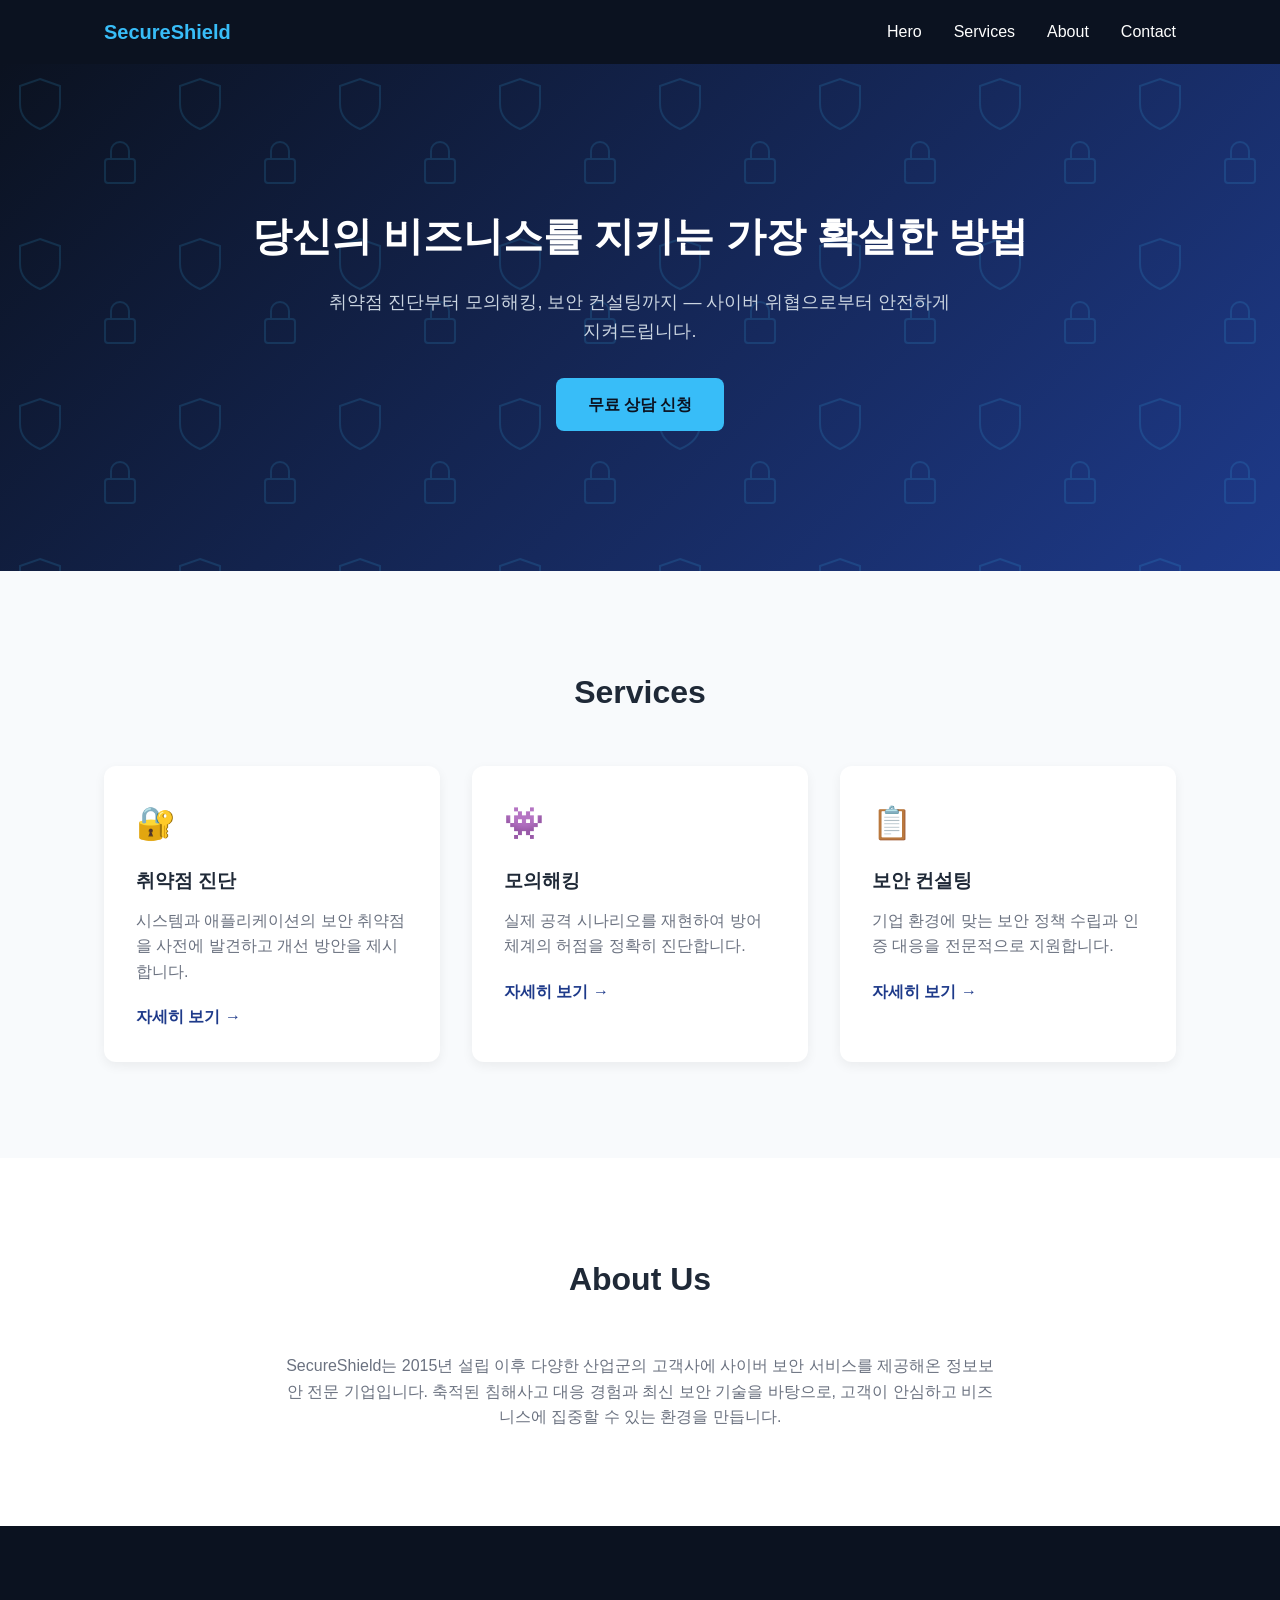
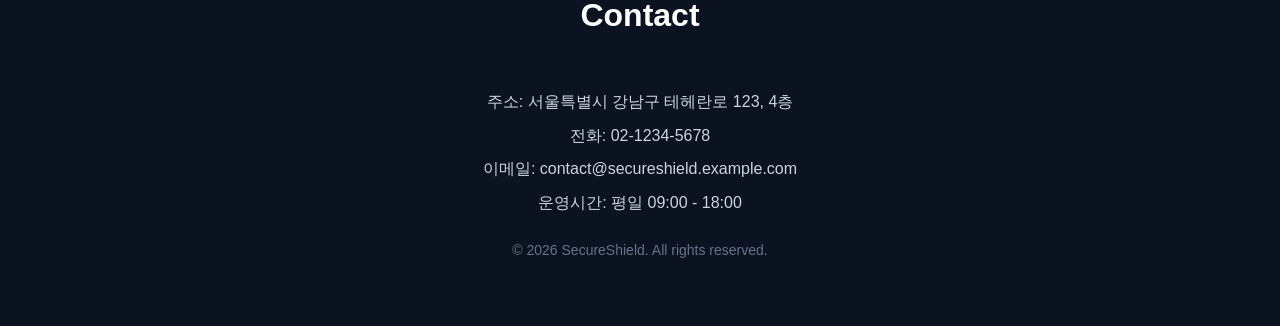
==== index.html @ 55f8b20e "Merge 3994df8de23841385a8081a2cc80eee4026929d1 into f74f6cb51fae288a2ac3f4f372af135b23879fbc" ====
<!DOCTYPE html>
<html lang="ko">
<head>
  <meta charset="UTF-8">
  <meta name="viewport" content="width=device-width, initial-scale=1.0">
  <title>시큐어쉴드 - 사이버 보안 전문 기업</title>
  <link rel="stylesheet" href="style.css">
</head>
<body>
  <header>
    <nav class="navbar">
      <div class="container nav-inner">
        <a href="#hero" class="logo">SecureShield</a>
        <button class="nav-toggle" aria-label="메뉴 열기" aria-expanded="false">
          <span class="nav-toggle-icon">&#9776;</span>
        </button>
        <ul class="nav-menu">
          <li><a href="#hero">Hero</a></li>
          <li><a href="#services">Services</a></li>
          <li><a href="#about">About</a></li>
          <li><a href="#contact">Contact</a></li>
        </ul>
      </div>
    </nav>
  </header>

  <main>
    <section id="hero" class="hero">
      <div class="container">
        <h1>당신의 비즈니스를 지키는 가장 확실한 방법</h1>
        <p>취약점 진단부터 모의해킹, 보안 컨설팅까지 — 사이버 위협으로부터 안전하게 지켜드립니다.</p>
        <a href="#contact" class="btn btn-primary">무료 상담 신청</a>
      </div>
    </section>

    <section id="services" class="services">
      <div class="container">
        <h2>Services</h2>
        <div class="services-grid">
          <article class="service-card">
            <div class="service-icon">&#128272;</div>
            <h3>취약점 진단</h3>
            <p>시스템과 애플리케이션의 보안 취약점을 사전에 발견하고 개선 방안을 제시합니다.</p>
            <a href="#" class="service-link">자세히 보기 &rarr;</a>
          </article>
          <article class="service-card">
            <div class="service-icon">&#128126;</div>
            <h3>모의해킹</h3>
            <p>실제 공격 시나리오를 재현하여 방어 체계의 허점을 정확히 진단합니다.</p>
            <a href="#" class="service-link">자세히 보기 &rarr;</a>
          </article>
          <article class="service-card">
            <div class="service-icon">&#128203;</div>
            <h3>보안 컨설팅</h3>
            <p>기업 환경에 맞는 보안 정책 수립과 인증 대응을 전문적으로 지원합니다.</p>
            <a href="#" class="service-link">자세히 보기 &rarr;</a>
          </article>
        </div>
      </div>
    </section>

    <section id="about" class="about">
      <div class="container">
        <h2>About Us</h2>
        <p>SecureShield는 2015년 설립 이후 다양한 산업군의 고객사에 사이버 보안 서비스를 제공해온 정보보안 전문 기업입니다. 축적된 침해사고 대응 경험과 최신 보안 기술을 바탕으로, 고객이 안심하고 비즈니스에 집중할 수 있는 환경을 만듭니다.</p>
      </div>
    </section>
  </main>

  <footer id="contact" class="contact">
    <div class="container">
      <h2>Contact</h2>
      <ul class="contact-list">
        <li>주소: 서울특별시 강남구 테헤란로 123, 4층</li>
        <li>전화: 02-1234-5678</li>
        <li>이메일: contact@secureshield.example.com</li>
        <li>운영시간: 평일 09:00 - 18:00</li>
      </ul>
      <p class="copyright">&copy; 2026 SecureShield. All rights reserved.</p>
    </div>
  </footer>

  <script src="script.js"></script>
</body>
</html>
---- style.css ----
:root {
  --color-dark: #0b1220;
  --color-primary: #1e3a8a;
  --color-accent: #38bdf8;
  --color-text: #1f2937;
  --color-muted: #6b7280;
  --color-bg-light: #f8fafc;
  --color-white: #ffffff;
  --max-width: 1120px;
}

* {
  box-sizing: border-box;
  margin: 0;
  padding: 0;
}

html {
  scroll-behavior: smooth;
}

body {
  font-family: "Segoe UI", "Malgun Gothic", sans-serif;
  color: var(--color-text);
  line-height: 1.6;
}

section,
footer {
  scroll-margin-top: 64px;
}

a {
  text-decoration: none;
  color: inherit;
}

ul {
  list-style: none;
}

.container {
  max-width: var(--max-width);
  margin: 0 auto;
  padding: 0 24px;
}

/* Navbar */
.navbar {
  position: sticky;
  top: 0;
  z-index: 100;
  background: var(--color-dark);
  color: var(--color-white);
}

.nav-inner {
  display: flex;
  align-items: center;
  justify-content: space-between;
  height: 64px;
}

.logo {
  font-size: 1.25rem;
  font-weight: 700;
  color: var(--color-accent);
}

.nav-menu {
  display: flex;
  gap: 32px;
}

.nav-menu a {
  font-weight: 500;
  transition: color 0.2s ease;
}

.nav-menu a:hover {
  color: var(--color-accent);
}

.nav-toggle {
  display: none;
  background: none;
  border: none;
  color: var(--color-white);
  font-size: 1.5rem;
  cursor: pointer;
}

/* Hero */
.hero {
  position: relative;
  background: linear-gradient(135deg, var(--color-dark), var(--color-primary));
  color: var(--color-white);
  padding: 140px 0;
  text-align: center;
  overflow: hidden;
}

/* tiled shield/lock icon pattern, low opacity so the gradient still reads through */
.hero::before {
  content: "";
  position: absolute;
  inset: 0;
  background-image: url("data:image/svg+xml,%3Csvg xmlns='http://www.w3.org/2000/svg' width='160' height='160' viewBox='0 0 160 160'%3E%3Cg fill='none' stroke='%2338bdf8' stroke-width='2'%3E%3Cpath d='M40 15 L60 22 L60 40 C60 52 52 60 40 65 C28 60 20 52 20 40 L20 22 Z'/%3E%3Crect x='105' y='95' width='30' height='24' rx='3'/%3E%3Cpath d='M111 95 v-8 a9 9 0 0 1 18 0 v8'/%3E%3C/g%3E%3C/svg%3E");
  background-repeat: repeat;
  opacity: 0.15;
  pointer-events: none;
}

.hero .container {
  position: relative;
  z-index: 1;
}

.hero h1 {
  font-size: 2.5rem;
  margin-bottom: 20px;
}

.hero p {
  font-size: 1.125rem;
  color: #cbd5e1;
  max-width: 640px;
  margin: 0 auto 32px;
}

.btn {
  display: inline-block;
  padding: 14px 32px;
  border-radius: 8px;
  font-weight: 600;
  transition: transform 0.2s ease, background 0.2s ease;
}

.btn-primary {
  background: var(--color-accent);
  color: var(--color-dark);
}

.btn-primary:hover {
  background: #0ea5e9;
  transform: translateY(-2px);
}

/* Services */
.services {
  padding: 96px 0;
  background: var(--color-bg-light);
  text-align: center;
}

.services h2,
.about h2,
.contact h2 {
  font-size: 2rem;
  margin-bottom: 48px;
}

.services-grid {
  display: grid;
  grid-template-columns: repeat(3, 1fr);
  gap: 32px;
  text-align: left;
}

.service-card {
  background: var(--color-white);
  border-radius: 12px;
  padding: 32px;
  box-shadow: 0 4px 12px rgba(0, 0, 0, 0.06);
  transition: transform 0.25s ease, box-shadow 0.25s ease;
}

.service-card:hover {
  transform: translateY(-8px);
  box-shadow: 0 12px 24px rgba(0, 0, 0, 0.12);
}

.service-icon {
  font-size: 2rem;
  margin-bottom: 16px;
}

.service-card h3 {
  margin-bottom: 12px;
}

.service-card p {
  color: var(--color-muted);
  margin-bottom: 20px;
}

.service-link {
  font-weight: 600;
  color: var(--color-primary);
}

.service-link:hover {
  color: var(--color-accent);
}

/* About */
.about {
  padding: 96px 0;
  text-align: center;
}

.about p {
  max-width: 720px;
  margin: 0 auto;
  color: var(--color-muted);
}

/* Contact / Footer */
.contact {
  background: var(--color-dark);
  color: var(--color-white);
  padding: 64px 0;
  text-align: center;
}

.contact-list {
  margin-bottom: 24px;
}

.contact-list li {
  margin-bottom: 8px;
  color: #cbd5e1;
}

.copyright {
  font-size: 0.875rem;
  color: #64748b;
}

/* Responsive */
@media (max-width: 768px) {
  .nav-toggle {
    display: block;
  }

  .nav-menu {
    position: absolute;
    top: 64px;
    left: 0;
    right: 0;
    flex-direction: column;
    gap: 0;
    background: var(--color-dark);
    max-height: 0;
    overflow: hidden;
    transition: max-height 0.3s ease;
  }

  .nav-menu.active {
    max-height: 300px;
  }

  .nav-menu li {
    border-top: 1px solid rgba(255, 255, 255, 0.1);
  }

  .nav-menu a {
    display: block;
    padding: 16px 24px;
  }

  .services-grid {
    grid-template-columns: 1fr;
  }

  .hero {
    padding: 100px 0;
  }

  .hero h1 {
    font-size: 1.875rem;
  }
}
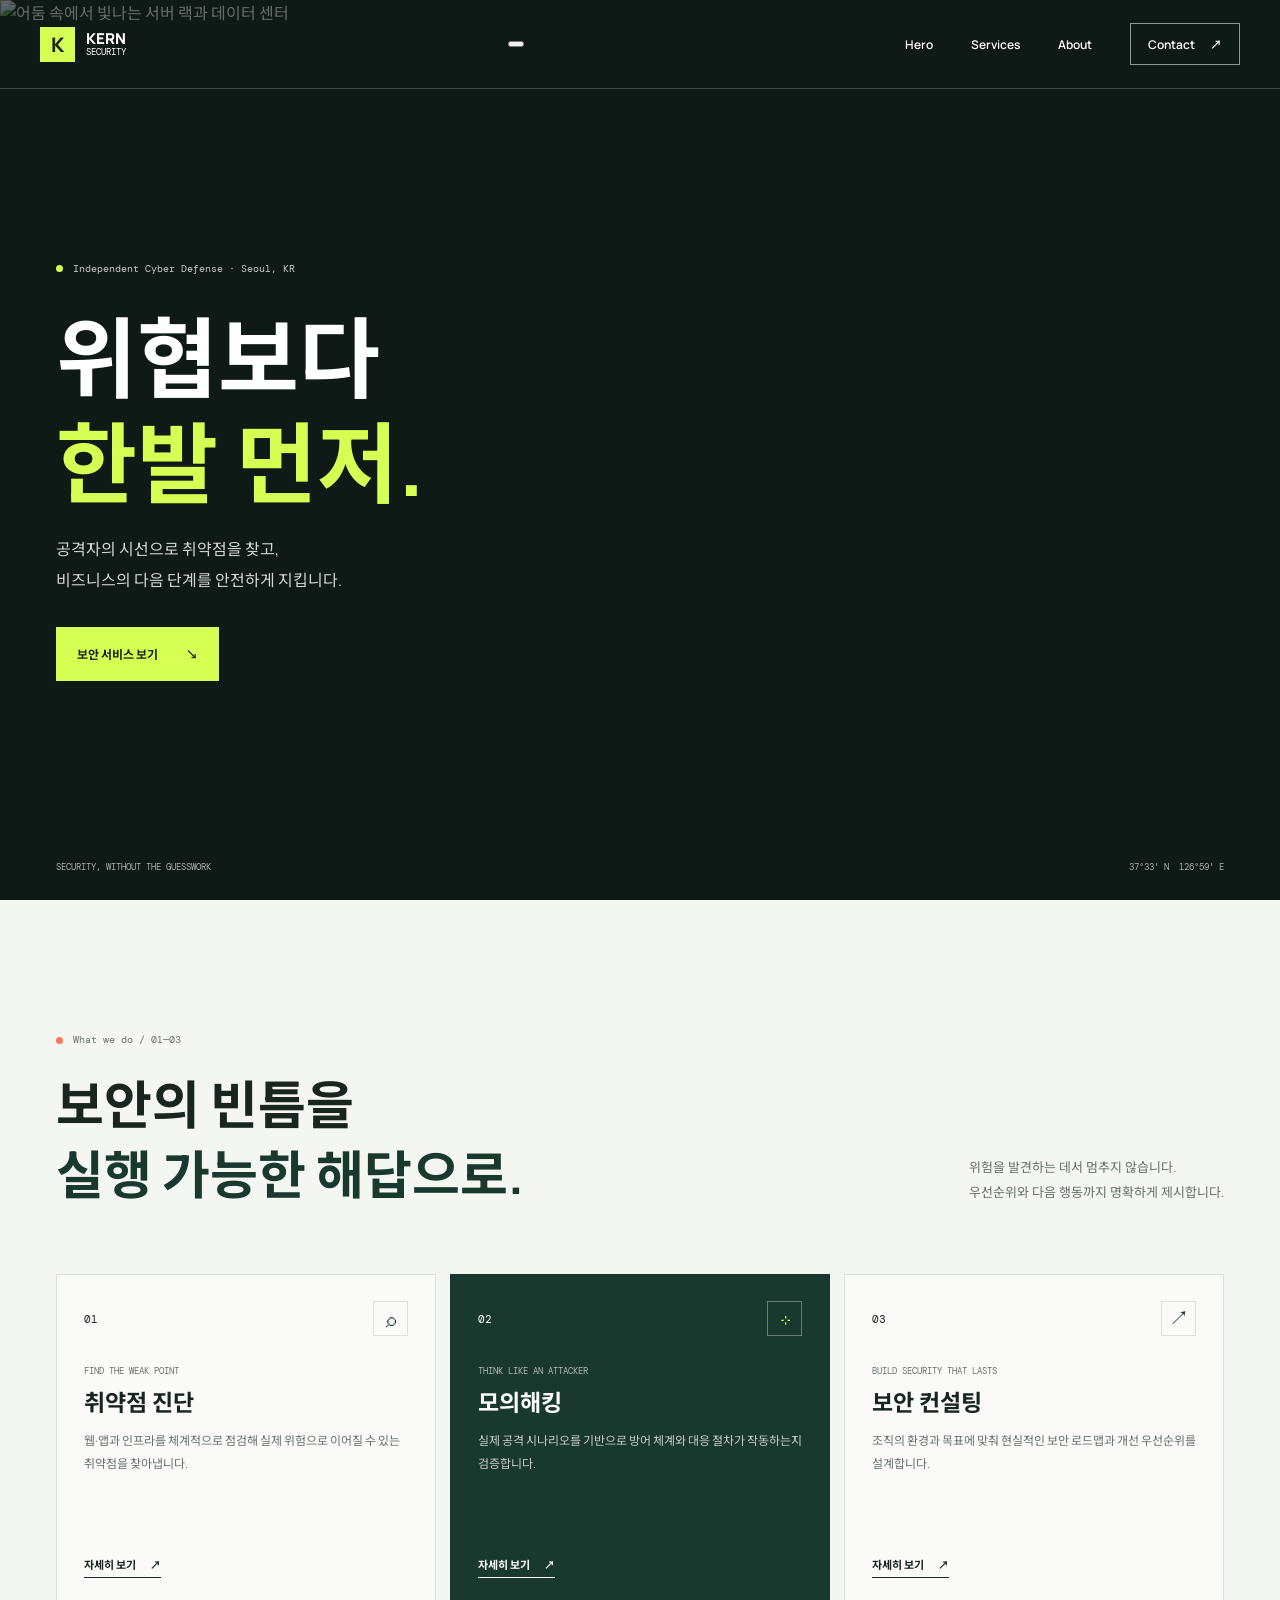
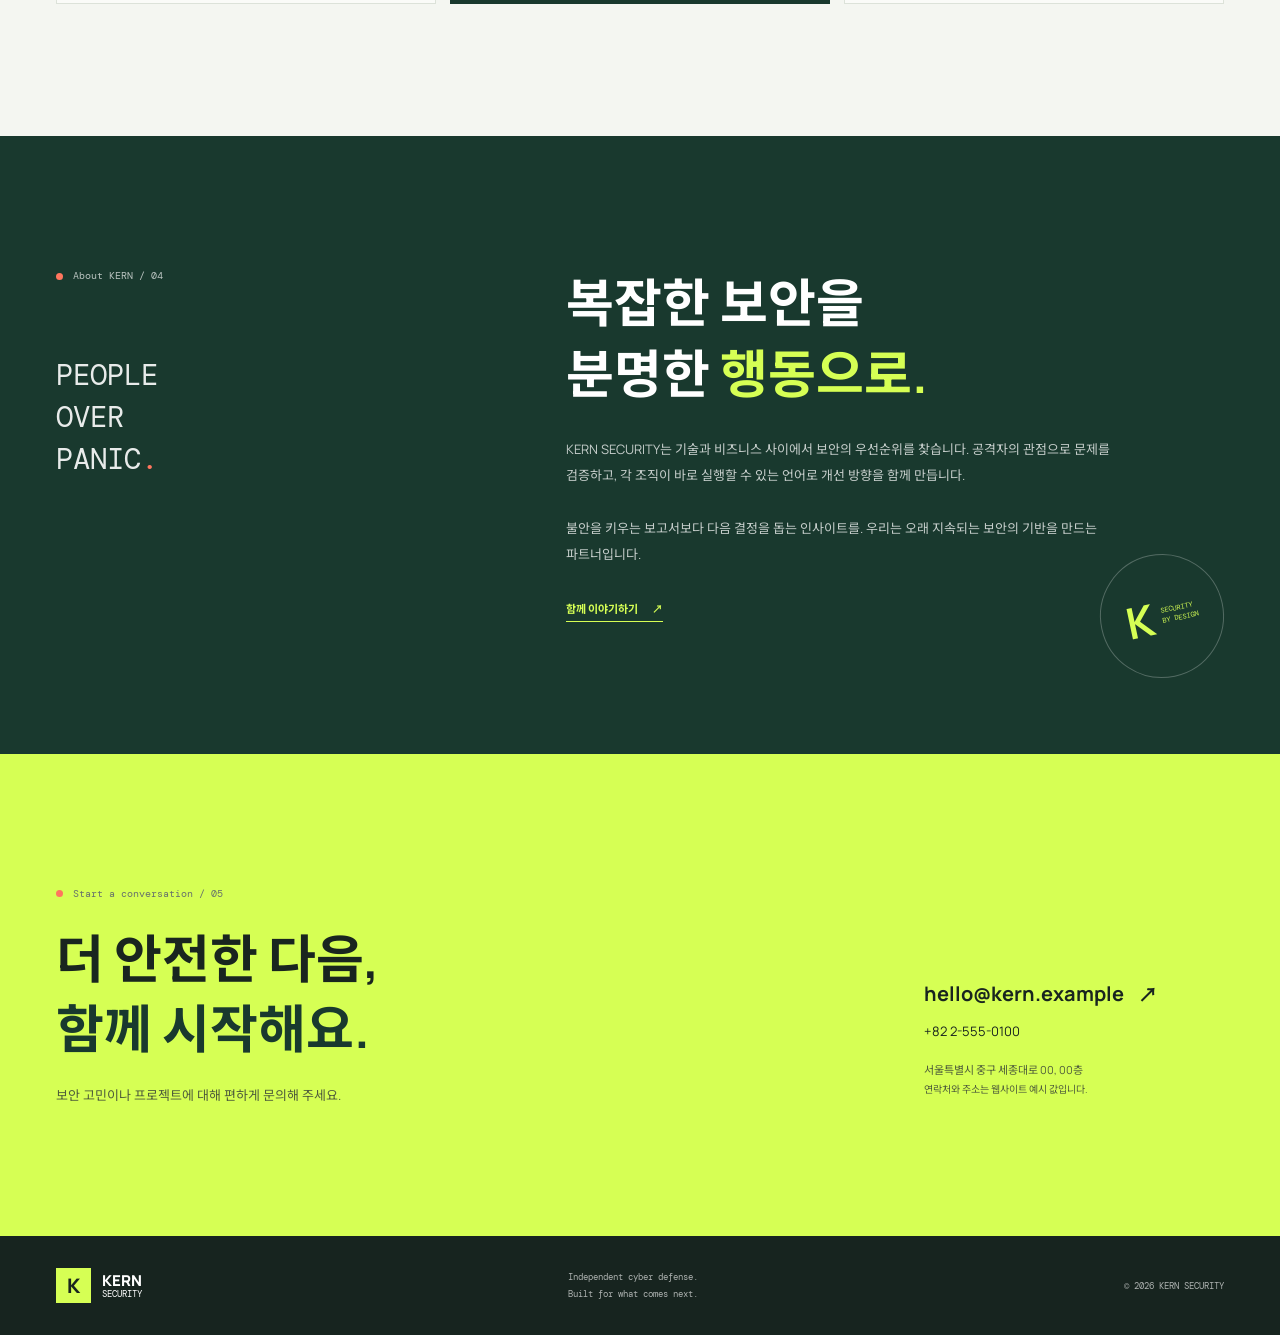
==== commit 07628562: "Merge e1d5cdb3e96c7e3ab8466ec7fa7053f9d06b54e0 into f74f6cb51fae288a2ac3f4f372af135b23879fbc" ====
--- a/index.html
+++ b/index.html
@@ -1,85 +1,148 @@
-<!DOCTYPE html>
+<!doctype html>
 <html lang="ko">
-<head>
-  <meta charset="UTF-8">
-  <meta name="viewport" content="width=device-width, initial-scale=1.0">
-  <title>시큐어쉴드 - 사이버 보안 전문 기업</title>
-  <link rel="stylesheet" href="style.css">
-</head>
-<body>
-  <header>
-    <nav class="navbar">
-      <div class="container nav-inner">
-        <a href="#hero" class="logo">SecureShield</a>
-        <button class="nav-toggle" aria-label="메뉴 열기" aria-expanded="false">
-          <span class="nav-toggle-icon">&#9776;</span>
-        </button>
-        <ul class="nav-menu">
-          <li><a href="#hero">Hero</a></li>
-          <li><a href="#services">Services</a></li>
-          <li><a href="#about">About</a></li>
-          <li><a href="#contact">Contact</a></li>
-        </ul>
+  <head>
+    <meta charset="utf-8">
+    <meta name="viewport" content="width=device-width, initial-scale=1">
+    <meta name="theme-color" content="#f4f6f1">
+    <meta name="description" content="KERN SECURITY는 취약점 진단, 모의해킹, 보안 컨설팅으로 조직의 디지털 자산을 보호합니다.">
+    <title>KERN SECURITY | 한발 앞선 디지털 방어</title>
+    <link rel="preconnect" href="https://fonts.googleapis.com">
+    <link rel="preconnect" href="https://fonts.gstatic.com" crossorigin>
+    <link href="https://fonts.googleapis.com/css2?family=DM+Mono:wght@400;500&family=Manrope:wght@400;500;600;700;800&family=Noto+Sans+KR:wght@400;500;600;700;800&display=swap" rel="stylesheet">
+    <link rel="stylesheet" href="style.css">
+    <script src="script.js" defer></script>
+  </head>
+  <body>
+    <main>
+      <section class="hero" id="hero" aria-labelledby="hero-title">
+        <img
+          class="hero-image"
+          src="https://images.unsplash.com/photo-1558494949-ef010cbdcc31?auto=format&fit=crop&w=2200&q=85"
+          alt="어둠 속에서 빛나는 서버 랙과 데이터 센터"
+          fetchpriority="high"
+        >
+        <div class="hero-shade" aria-hidden="true"></div>
+
+        <header class="site-header">
+          <div class="header-inner">
+            <a class="brand" href="#hero" aria-label="KERN SECURITY 홈">
+              <span class="brand-mark" aria-hidden="true">K</span>
+              <span class="brand-name">KERN<span>SECURITY</span></span>
+            </a>
+
+            <button
+              class="menu-toggle"
+              type="button"
+              aria-controls="primary-navigation"
+              aria-expanded="false"
+              aria-label="메뉴 열기"
+              hidden
+            >
+              <span></span>
+              <span></span>
+            </button>
+
+            <nav class="site-nav" id="primary-navigation" aria-label="주요 메뉴">
+              <a href="#hero">Hero</a>
+              <a href="#services">Services</a>
+              <a href="#about">About</a>
+              <a class="nav-contact" href="#contact">Contact <span aria-hidden="true">↗</span></a>
+            </nav>
+          </div>
+        </header>
+
+        <div class="hero-content page-width">
+          <p class="eyebrow hero-eyebrow"><span></span> Independent Cyber Defense · Seoul, KR</p>
+          <h1 id="hero-title">위협보다<br><em>한발 먼저.</em></h1>
+          <p class="hero-copy">공격자의 시선으로 취약점을 찾고,<br>비즈니스의 다음 단계를 안전하게 지킵니다.</p>
+          <a class="button button-lime" href="#services">보안 서비스 보기 <span aria-hidden="true">↘</span></a>
+        </div>
+
+        <div class="hero-foot page-width" aria-hidden="true">
+          <span>SECURITY, WITHOUT THE GUESSWORK</span>
+          <span>37°33' N&nbsp; 126°59' E</span>
+        </div>
+      </section>
+
+      <section class="services section-pad" id="services" aria-labelledby="services-title">
+        <div class="page-width">
+          <div class="section-heading services-heading">
+            <div>
+              <p class="eyebrow"><span></span> What we do / 01—03</p>
+              <h2 id="services-title">보안의 빈틈을<br><em>실행 가능한 해답으로.</em></h2>
+            </div>
+            <p class="section-intro">위험을 발견하는 데서 멈추지 않습니다.<br>우선순위와 다음 행동까지 명확하게 제시합니다.</p>
+          </div>
+
+          <div class="service-grid">
+            <article class="service-card">
+              <div class="service-card-top"><span>01</span><span class="service-symbol" aria-hidden="true">⌕</span></div>
+              <p class="service-kicker">FIND THE WEAK POINT</p>
+              <h3>취약점 진단</h3>
+              <p class="service-description">웹·앱과 인프라를 체계적으로 점검해 실제 위험으로 이어질 수 있는 취약점을 찾아냅니다.</p>
+              <a class="text-link" href="#contact" aria-label="취약점 진단 자세히 보기 및 문의하기">자세히 보기 <span aria-hidden="true">↗</span></a>
+            </article>
+
+            <article class="service-card service-card-featured">
+              <div class="service-card-top"><span>02</span><span class="service-symbol" aria-hidden="true">⊹</span></div>
+              <p class="service-kicker">THINK LIKE AN ATTACKER</p>
+              <h3>모의해킹</h3>
+              <p class="service-description">실제 공격 시나리오를 기반으로 방어 체계와 대응 절차가 작동하는지 검증합니다.</p>
+              <a class="text-link" href="#contact" aria-label="모의해킹 자세히 보기 및 문의하기">자세히 보기 <span aria-hidden="true">↗</span></a>
+            </article>
+
+            <article class="service-card">
+              <div class="service-card-top"><span>03</span><span class="service-symbol" aria-hidden="true">↗</span></div>
+              <p class="service-kicker">BUILD SECURITY THAT LASTS</p>
+              <h3>보안 컨설팅</h3>
+              <p class="service-description">조직의 환경과 목표에 맞춰 현실적인 보안 로드맵과 개선 우선순위를 설계합니다.</p>
+              <a class="text-link" href="#contact" aria-label="보안 컨설팅 자세히 보기 및 문의하기">자세히 보기 <span aria-hidden="true">↗</span></a>
+            </article>
+          </div>
+        </div>
+      </section>
+
+      <section class="about section-pad" id="about" aria-labelledby="about-title">
+        <div class="page-width about-layout">
+          <div class="about-label">
+            <p class="eyebrow"><span></span> About KERN / 04</p>
+            <p class="about-index">PEOPLE<br>OVER<br>PANIC<span>.</span></p>
+          </div>
+          <div class="about-copy">
+            <h2 id="about-title">복잡한 보안을<br>분명한 <em>행동으로.</em></h2>
+            <p>KERN SECURITY는 기술과 비즈니스 사이에서 보안의 우선순위를 찾습니다. 공격자의 관점으로 문제를 검증하고, 각 조직이 바로 실행할 수 있는 언어로 개선 방향을 함께 만듭니다.</p>
+            <p>불안을 키우는 보고서보다 다음 결정을 돕는 인사이트를. 우리는 오래 지속되는 보안의 기반을 만드는 파트너입니다.</p>
+            <a class="text-link text-link-light" href="#contact">함께 이야기하기 <span aria-hidden="true">↗</span></a>
+          </div>
+          <div class="about-stamp" aria-hidden="true"><span>K</span><small>SECURITY<br>BY DESIGN</small></div>
+        </div>
+      </section>
+
+      <section class="contact section-pad" id="contact" aria-labelledby="contact-title">
+        <div class="page-width contact-layout">
+          <div>
+            <p class="eyebrow"><span></span> Start a conversation / 05</p>
+            <h2 id="contact-title">더 안전한 다음,<br><em>함께 시작해요.</em></h2>
+            <p class="contact-note">보안 고민이나 프로젝트에 대해 편하게 문의해 주세요.</p>
+          </div>
+          <div class="contact-details">
+            <a class="contact-email" href="mailto:hello@kern.example">hello@kern.example <span aria-hidden="true">↗</span></a>
+            <a href="tel:+8225550100">+82 2-555-0100</a>
+            <p>서울특별시 중구 세종대로 00, 00층<br><small>연락처와 주소는 웹사이트 예시 값입니다.</small></p>
+          </div>
+        </div>
+      </section>
+    </main>
+
+    <footer class="site-footer">
+      <div class="page-width footer-inner">
+        <a class="brand footer-brand" href="#hero" aria-label="KERN SECURITY 맨 위로">
+          <span class="brand-mark" aria-hidden="true">K</span>
+          <span class="brand-name">KERN<span>SECURITY</span></span>
+        </a>
+        <p>Independent cyber defense.<br>Built for what comes next.</p>
+        <span class="copyright">© 2026 KERN SECURITY</span>
       </div>
-    </nav>
-  </header>
-
-  <main>
-    <section id="hero" class="hero">
-      <div class="container">
-        <h1>당신의 비즈니스를 지키는 가장 확실한 방법</h1>
-        <p>취약점 진단부터 모의해킹, 보안 컨설팅까지 — 사이버 위협으로부터 안전하게 지켜드립니다.</p>
-        <a href="#contact" class="btn btn-primary">무료 상담 신청</a>
-      </div>
-    </section>
-
-    <section id="services" class="services">
-      <div class="container">
-        <h2>Services</h2>
-        <div class="services-grid">
-          <article class="service-card">
-            <div class="service-icon">&#128272;</div>
-            <h3>취약점 진단</h3>
-            <p>시스템과 애플리케이션의 보안 취약점을 사전에 발견하고 개선 방안을 제시합니다.</p>
-            <a href="#" class="service-link">자세히 보기 &rarr;</a>
-          </article>
-          <article class="service-card">
-            <div class="service-icon">&#128126;</div>
-            <h3>모의해킹</h3>
-            <p>실제 공격 시나리오를 재현하여 방어 체계의 허점을 정확히 진단합니다.</p>
-            <a href="#" class="service-link">자세히 보기 &rarr;</a>
-          </article>
-          <article class="service-card">
-            <div class="service-icon">&#128203;</div>
-            <h3>보안 컨설팅</h3>
-            <p>기업 환경에 맞는 보안 정책 수립과 인증 대응을 전문적으로 지원합니다.</p>
-            <a href="#" class="service-link">자세히 보기 &rarr;</a>
-          </article>
-        </div>
-      </div>
-    </section>
-
-    <section id="about" class="about">
-      <div class="container">
-        <h2>About Us</h2>
-        <p>SecureShield는 2015년 설립 이후 다양한 산업군의 고객사에 사이버 보안 서비스를 제공해온 정보보안 전문 기업입니다. 축적된 침해사고 대응 경험과 최신 보안 기술을 바탕으로, 고객이 안심하고 비즈니스에 집중할 수 있는 환경을 만듭니다.</p>
-      </div>
-    </section>
-  </main>
-
-  <footer id="contact" class="contact">
-    <div class="container">
-      <h2>Contact</h2>
-      <ul class="contact-list">
-        <li>주소: 서울특별시 강남구 테헤란로 123, 4층</li>
-        <li>전화: 02-1234-5678</li>
-        <li>이메일: contact@secureshield.example.com</li>
-        <li>운영시간: 평일 09:00 - 18:00</li>
-      </ul>
-      <p class="copyright">&copy; 2026 SecureShield. All rights reserved.</p>
-    </div>
-  </footer>
-
-  <script src="script.js"></script>
-</body>
-</html>
+    </footer>
+  </body>
+</html>
--- a/style.css
+++ b/style.css
@@ -1,283 +1,843 @@
 :root {
-  --color-dark: #0b1220;
-  --color-primary: #1e3a8a;
-  --color-accent: #38bdf8;
-  --color-text: #1f2937;
-  --color-muted: #6b7280;
-  --color-bg-light: #f8fafc;
-  --color-white: #ffffff;
-  --max-width: 1120px;
+  color-scheme: light;
+  --ink: #19251f;
+  --muted: #66716b;
+  --paper: #f4f6f1;
+  --white: #fff;
+  --green: #19392e;
+  --lime: #d6ff54;
+  --coral: #ff765e;
+  --line: #dce2d9;
+  --font-body: "Manrope", "Noto Sans KR", sans-serif;
+  --font-mono: "DM Mono", monospace;
 }
 
 * {
   box-sizing: border-box;
-  margin: 0;
-  padding: 0;
 }
 
 html {
   scroll-behavior: smooth;
+  scroll-padding-top: 24px;
 }
 
 body {
-  font-family: "Segoe UI", "Malgun Gothic", sans-serif;
-  color: var(--color-text);
-  line-height: 1.6;
-}
-
-section,
-footer {
-  scroll-margin-top: 64px;
+  margin: 0;
+  background: var(--paper);
+  color: var(--ink);
+  font-family: var(--font-body);
+  -webkit-font-smoothing: antialiased;
 }
 
 a {
+  color: inherit;
   text-decoration: none;
-  color: inherit;
-}
-
-ul {
-  list-style: none;
-}
-
-.container {
-  max-width: var(--max-width);
-  margin: 0 auto;
-  padding: 0 24px;
-}
-
-/* Navbar */
-.navbar {
-  position: sticky;
-  top: 0;
-  z-index: 100;
-  background: var(--color-dark);
-  color: var(--color-white);
-}
-
-.nav-inner {
-  display: flex;
-  align-items: center;
-  justify-content: space-between;
-  height: 64px;
-}
-
-.logo {
-  font-size: 1.25rem;
-  font-weight: 700;
-  color: var(--color-accent);
-}
-
-.nav-menu {
-  display: flex;
-  gap: 32px;
-}
-
-.nav-menu a {
-  font-weight: 500;
-  transition: color 0.2s ease;
-}
-
-.nav-menu a:hover {
-  color: var(--color-accent);
-}
-
-.nav-toggle {
-  display: none;
-  background: none;
-  border: none;
-  color: var(--color-white);
-  font-size: 1.5rem;
-  cursor: pointer;
-}
-
-/* Hero */
+}
+
+a:focus-visible,
+button:focus-visible {
+  outline: 3px solid var(--coral);
+  outline-offset: 5px;
+}
+
+.page-width {
+  width: min(1240px, calc(100% - 112px));
+  margin-inline: auto;
+}
+
+.section-pad {
+  padding-block: 132px;
+}
+
 .hero {
   position: relative;
-  background: linear-gradient(135deg, var(--color-dark), var(--color-primary));
-  color: var(--color-white);
-  padding: 140px 0;
-  text-align: center;
+  display: flex;
+  min-height: 760px;
+  height: min(920px, 100svh);
+  flex-direction: column;
+  justify-content: center;
   overflow: hidden;
-}
-
-/* tiled shield/lock icon pattern, low opacity so the gradient still reads through */
-.hero::before {
-  content: "";
+  background: #17241f;
+  color: var(--white);
+}
+
+.hero-image,
+.hero-shade {
   position: absolute;
   inset: 0;
-  background-image: url("data:image/svg+xml,%3Csvg xmlns='http://www.w3.org/2000/svg' width='160' height='160' viewBox='0 0 160 160'%3E%3Cg fill='none' stroke='%2338bdf8' stroke-width='2'%3E%3Cpath d='M40 15 L60 22 L60 40 C60 52 52 60 40 65 C28 60 20 52 20 40 L20 22 Z'/%3E%3Crect x='105' y='95' width='30' height='24' rx='3'/%3E%3Cpath d='M111 95 v-8 a9 9 0 0 1 18 0 v8'/%3E%3C/g%3E%3C/svg%3E");
-  background-repeat: repeat;
-  opacity: 0.15;
-  pointer-events: none;
-}
-
-.hero .container {
+  width: 100%;
+  height: 100%;
+}
+
+.hero-image {
+  object-fit: cover;
+  object-position: center 55%;
+  animation: image-arrive 1.1s ease-out both;
+}
+
+.hero-shade {
+  background: rgba(10, 19, 15, 0.62);
+}
+
+.site-header {
+  position: absolute;
+  z-index: 2;
+  top: 0;
+  left: 0;
+  width: 100%;
+  border-bottom: 1px solid rgba(255, 255, 255, 0.2);
+}
+
+.header-inner {
+  display: flex;
+  width: min(1360px, calc(100% - 80px));
+  height: 88px;
+  align-items: center;
+  justify-content: space-between;
+  margin-inline: auto;
+}
+
+.brand {
+  display: inline-flex;
+  align-items: center;
+  gap: 11px;
+}
+
+.brand-mark {
+  display: grid;
+  width: 35px;
+  aspect-ratio: 1;
+  place-items: center;
+  background: var(--lime);
+  color: var(--ink);
+  font-size: 20px;
+  font-weight: 800;
+}
+
+.brand-name {
+  display: flex;
+  flex-direction: column;
+  gap: 2px;
+  font-size: 15px;
+  font-weight: 800;
+  letter-spacing: 0;
+  line-height: 1;
+}
+
+.brand-name span {
+  font-family: var(--font-mono);
+  font-size: 9px;
+  font-weight: 400;
+  letter-spacing: 0;
+}
+
+.site-nav {
+  display: flex;
+  align-items: center;
+  gap: 38px;
+  font-size: 12px;
+  font-weight: 600;
+}
+
+.site-nav a {
+  transition: color 160ms ease;
+}
+
+.site-nav a:hover {
+  color: var(--lime);
+}
+
+.site-nav .nav-contact {
+  display: inline-flex;
+  min-height: 42px;
+  align-items: center;
+  gap: 15px;
+  padding-inline: 17px;
+  border: 1px solid rgba(255, 255, 255, 0.55);
+}
+
+.menu-toggle[hidden] {
+  display: none;
+}
+
+.hero-content {
   position: relative;
   z-index: 1;
+  padding-top: 42px;
+  animation: rise-in 700ms 100ms ease-out both;
+}
+
+.eyebrow {
+  display: flex;
+  align-items: center;
+  gap: 10px;
+  margin: 0;
+  color: var(--muted);
+  font-family: var(--font-mono);
+  font-size: 10px;
+  line-height: 1.6;
+}
+
+.eyebrow > span {
+  display: inline-block;
+  width: 7px;
+  height: 7px;
+  flex: 0 0 auto;
+  border-radius: 50%;
+  background: var(--coral);
+}
+
+.hero-eyebrow {
+  color: rgba(255, 255, 255, 0.78);
+}
+
+.hero-eyebrow > span {
+  background: var(--lime);
 }
 
 .hero h1 {
-  font-size: 2.5rem;
-  margin-bottom: 20px;
-}
-
-.hero p {
-  font-size: 1.125rem;
-  color: #cbd5e1;
-  max-width: 640px;
-  margin: 0 auto 32px;
-}
-
-.btn {
-  display: inline-block;
-  padding: 14px 32px;
-  border-radius: 8px;
-  font-weight: 600;
-  transition: transform 0.2s ease, background 0.2s ease;
-}
-
-.btn-primary {
-  background: var(--color-accent);
-  color: var(--color-dark);
-}
-
-.btn-primary:hover {
-  background: #0ea5e9;
-  transform: translateY(-2px);
-}
-
-/* Services */
+  margin: 28px 0 20px;
+  font-size: 88px;
+  font-weight: 700;
+  letter-spacing: 0;
+  line-height: 1.19;
+}
+
+.hero h1 em,
+.section-heading h2 em,
+.about-copy h2 em,
+.contact h2 em {
+  color: var(--lime);
+  font-style: normal;
+}
+
+.hero-copy {
+  margin: 0 0 32px;
+  color: rgba(255, 255, 255, 0.82);
+  font-size: 16px;
+  line-height: 1.9;
+}
+
+.button {
+  display: inline-flex;
+  min-height: 54px;
+  align-items: center;
+  justify-content: center;
+  gap: 28px;
+  padding: 0 21px;
+  font-size: 12px;
+  font-weight: 700;
+  transition: transform 180ms ease, background-color 180ms ease;
+}
+
+.button:hover {
+  transform: translateY(-3px);
+}
+
+.button-lime {
+  background: var(--lime);
+  color: var(--ink);
+}
+
+.button-lime:hover {
+  background: #e2ff83;
+}
+
+.hero-foot {
+  position: absolute;
+  right: 0;
+  bottom: 27px;
+  left: 0;
+  z-index: 1;
+  display: flex;
+  justify-content: space-between;
+  color: rgba(255, 255, 255, 0.65);
+  font-family: var(--font-mono);
+  font-size: 9px;
+}
+
 .services {
-  padding: 96px 0;
-  background: var(--color-bg-light);
-  text-align: center;
-}
-
-.services h2,
-.about h2,
+  background: var(--paper);
+}
+
+.section-heading {
+  display: flex;
+  align-items: flex-end;
+  justify-content: space-between;
+  gap: 48px;
+}
+
+.section-heading h2,
+.about-copy h2,
 .contact h2 {
-  font-size: 2rem;
-  margin-bottom: 48px;
-}
-
-.services-grid {
+  margin: 22px 0 0;
+  font-size: 52px;
+  font-weight: 700;
+  letter-spacing: 0;
+  line-height: 1.35;
+}
+
+.section-heading h2 em {
+  color: var(--green);
+}
+
+.section-intro {
+  margin: 0 0 6px;
+  color: var(--muted);
+  font-size: 13px;
+  line-height: 1.9;
+}
+
+.service-grid {
   display: grid;
-  grid-template-columns: repeat(3, 1fr);
-  gap: 32px;
-  text-align: left;
+  grid-template-columns: repeat(3, minmax(0, 1fr));
+  gap: 14px;
+  margin-top: 64px;
 }
 
 .service-card {
-  background: var(--color-white);
-  border-radius: 12px;
-  padding: 32px;
-  box-shadow: 0 4px 12px rgba(0, 0, 0, 0.06);
-  transition: transform 0.25s ease, box-shadow 0.25s ease;
+  display: flex;
+  min-height: 330px;
+  flex-direction: column;
+  align-items: flex-start;
+  padding: 26px 27px 25px;
+  border: 1px solid var(--line);
+  background: rgba(255, 255, 255, 0.55);
+  transition: border-color 180ms ease, transform 180ms ease, background-color 180ms ease;
 }
 
 .service-card:hover {
-  transform: translateY(-8px);
-  box-shadow: 0 12px 24px rgba(0, 0, 0, 0.12);
-}
-
-.service-icon {
-  font-size: 2rem;
-  margin-bottom: 16px;
+  transform: translateY(-5px);
+  border-color: var(--green);
+  background: var(--white);
+}
+
+.service-card-featured {
+  border-color: var(--green);
+  background: var(--green);
+  color: var(--white);
+}
+
+.service-card-featured:hover {
+  background: #214a3c;
+}
+
+.service-card-top {
+  display: flex;
+  width: 100%;
+  align-items: center;
+  justify-content: space-between;
+  font-family: var(--font-mono);
+  font-size: 11px;
+}
+
+.service-symbol {
+  display: grid;
+  width: 35px;
+  aspect-ratio: 1;
+  place-items: center;
+  border: 1px solid var(--line);
+  color: var(--green);
+  font-size: 20px;
+}
+
+.service-card-featured .service-symbol {
+  border-color: rgba(255, 255, 255, 0.35);
+  color: var(--lime);
+}
+
+.service-kicker {
+  margin: 29px 0 7px;
+  color: var(--muted);
+  font-family: var(--font-mono);
+  font-size: 9px;
+}
+
+.service-card-featured .service-kicker {
+  color: rgba(255, 255, 255, 0.65);
 }
 
 .service-card h3 {
-  margin-bottom: 12px;
-}
-
-.service-card p {
-  color: var(--color-muted);
-  margin-bottom: 20px;
-}
-
-.service-link {
-  font-weight: 600;
-  color: var(--color-primary);
-}
-
-.service-link:hover {
-  color: var(--color-accent);
-}
-
-/* About */
+  margin: 0;
+  font-size: 23px;
+  font-weight: 700;
+}
+
+.service-description {
+  margin: 12px 0 24px;
+  color: var(--muted);
+  font-size: 12px;
+  line-height: 1.85;
+  word-break: keep-all;
+}
+
+.service-card-featured .service-description {
+  color: rgba(255, 255, 255, 0.75);
+}
+
+.text-link {
+  display: inline-flex;
+  align-items: center;
+  gap: 14px;
+  margin-top: auto;
+  padding-bottom: 5px;
+  border-bottom: 1px solid currentColor;
+  font-size: 11px;
+  font-weight: 700;
+  transition: gap 160ms ease, color 160ms ease;
+}
+
+.text-link:hover {
+  gap: 20px;
+  color: #537323;
+}
+
+.service-card-featured .text-link:hover {
+  color: var(--lime);
+}
+
 .about {
-  padding: 96px 0;
-  text-align: center;
-}
-
-.about p {
-  max-width: 720px;
-  margin: 0 auto;
-  color: var(--color-muted);
-}
-
-/* Contact / Footer */
+  position: relative;
+  overflow: hidden;
+  background: var(--green);
+  color: var(--white);
+}
+
+.about-layout {
+  position: relative;
+  display: grid;
+  grid-template-columns: 0.8fr 1.2fr;
+  gap: 72px;
+}
+
+.about-label .eyebrow {
+  color: rgba(255, 255, 255, 0.7);
+}
+
+.about-index {
+  margin: 70px 0 0;
+  color: rgba(255, 255, 255, 0.9);
+  font-family: var(--font-mono);
+  font-size: 29px;
+  line-height: 1.45;
+}
+
+.about-index span {
+  color: var(--coral);
+}
+
+.about-copy {
+  max-width: 620px;
+}
+
+.about-copy h2 {
+  margin-top: 0;
+}
+
+.about-copy h2 em {
+  color: var(--lime);
+}
+
+.about-copy > p {
+  max-width: 560px;
+  margin: 27px 0 0;
+  color: rgba(255, 255, 255, 0.75);
+  font-size: 13px;
+  line-height: 2;
+  word-break: keep-all;
+}
+
+.text-link-light {
+  margin-top: 33px;
+  color: var(--lime);
+}
+
+.text-link-light:hover {
+  color: var(--white);
+}
+
+.about-stamp {
+  position: absolute;
+  right: 0;
+  bottom: -56px;
+  display: flex;
+  width: 124px;
+  height: 124px;
+  align-items: center;
+  justify-content: center;
+  gap: 8px;
+  border: 1px solid rgba(255, 255, 255, 0.25);
+  border-radius: 50%;
+  color: var(--lime);
+  transform: rotate(-12deg);
+}
+
+.about-stamp > span {
+  font-size: 43px;
+  font-weight: 700;
+}
+
+.about-stamp small {
+  font-family: var(--font-mono);
+  font-size: 7px;
+  line-height: 1.5;
+}
+
 .contact {
-  background: var(--color-dark);
-  color: var(--color-white);
-  padding: 64px 0;
-  text-align: center;
-}
-
-.contact-list {
-  margin-bottom: 24px;
-}
-
-.contact-list li {
-  margin-bottom: 8px;
-  color: #cbd5e1;
+  background: var(--lime);
+}
+
+.contact .eyebrow > span {
+  background: var(--coral);
+}
+
+.contact h2 em {
+  color: var(--green);
+}
+
+.contact-note {
+  margin: 21px 0 0;
+  color: #4f5d3b;
+  font-size: 13px;
+}
+
+.contact-layout {
+  display: flex;
+  align-items: flex-end;
+  justify-content: space-between;
+  gap: 56px;
+}
+
+.contact-details {
+  display: flex;
+  min-width: 300px;
+  flex-direction: column;
+  align-items: flex-start;
+  gap: 14px;
+  padding-bottom: 5px;
+  font-size: 13px;
+}
+
+.contact-details .contact-email {
+  display: inline-flex;
+  align-items: center;
+  gap: 14px;
+  font-size: 20px;
+  font-weight: 700;
+}
+
+.contact-details > p {
+  margin: 6px 0 0;
+  color: #4f5d3b;
+  font-size: 11px;
+  line-height: 1.8;
+}
+
+.contact-details small {
+  font-size: 10px;
+}
+
+.site-footer {
+  padding-block: 32px;
+  background: #17241f;
+  color: var(--white);
+}
+
+.footer-inner {
+  display: flex;
+  align-items: center;
+  justify-content: space-between;
+  gap: 30px;
+}
+
+.footer-inner > p {
+  margin: 0;
+  color: rgba(255, 255, 255, 0.65);
+  font-family: var(--font-mono);
+  font-size: 9px;
+  line-height: 1.8;
 }
 
 .copyright {
-  font-size: 0.875rem;
-  color: #64748b;
-}
-
-/* Responsive */
-@media (max-width: 768px) {
-  .nav-toggle {
-    display: block;
-  }
-
-  .nav-menu {
+  color: rgba(255, 255, 255, 0.65);
+  font-family: var(--font-mono);
+  font-size: 9px;
+}
+
+@keyframes rise-in {
+  from {
+    opacity: 0;
+    transform: translateY(16px);
+  }
+
+  to {
+    opacity: 1;
+    transform: translateY(0);
+  }
+}
+
+@keyframes image-arrive {
+  from {
+    opacity: 0.65;
+    transform: scale(1.025);
+  }
+
+  to {
+    opacity: 1;
+    transform: scale(1);
+  }
+}
+
+@media (max-width: 900px) {
+  .page-width {
+    width: min(100% - 64px, 720px);
+  }
+
+  .hero {
+    min-height: 700px;
+  }
+
+  .section-pad {
+    padding-block: 100px;
+  }
+
+  .service-grid {
+    grid-template-columns: 1fr;
+    gap: 10px;
+    margin-top: 44px;
+  }
+
+  .service-card {
+    min-height: 280px;
+  }
+
+  .about-layout {
+    grid-template-columns: 0.65fr 1.35fr;
+    gap: 38px;
+  }
+
+  .about-stamp {
+    right: 0;
+    bottom: -70px;
+    width: 96px;
+    height: 96px;
+  }
+}
+
+@media (max-width: 760px) {
+  html {
+    scroll-padding-top: 16px;
+  }
+
+  .page-width {
+    width: calc(100% - 40px);
+  }
+
+  .hero {
+    min-height: 680px;
+    height: 92svh;
+    max-height: 820px;
+  }
+
+  .hero-image {
+    object-position: 58% center;
+  }
+
+  .header-inner {
+    width: calc(100% - 40px);
+    height: 72px;
+  }
+
+  .menu-toggle {
+    display: flex;
+    width: 44px;
+    height: 44px;
+    flex-direction: column;
+    align-items: center;
+    justify-content: center;
+    gap: 6px;
+    border: 1px solid rgba(255, 255, 255, 0.5);
+    background: transparent;
+    color: var(--white);
+    cursor: pointer;
+  }
+
+  .menu-toggle span {
+    width: 17px;
+    height: 1px;
+    background: currentColor;
+    transition: transform 160ms ease;
+  }
+
+  .menu-open .menu-toggle span:first-child {
+    transform: translateY(3.5px) rotate(45deg);
+  }
+
+  .menu-open .menu-toggle span:last-child {
+    transform: translateY(-3.5px) rotate(-45deg);
+  }
+
+  .site-nav {
     position: absolute;
-    top: 64px;
+    top: 72px;
+    right: 0;
     left: 0;
+    display: flex;
+    flex-direction: column;
+    align-items: stretch;
+    gap: 0;
+    padding: 8px 20px 18px;
+    background: #17241f;
+  }
+
+  .js-ready .site-nav {
+    display: none;
+  }
+
+  .js-ready .menu-open .site-nav {
+    display: flex;
+  }
+
+  .site-nav > a {
+    padding: 15px 0;
+    border-bottom: 1px solid rgba(255, 255, 255, 0.15);
+  }
+
+  .site-nav .nav-contact {
+    min-height: auto;
+    justify-content: space-between;
+    padding: 15px 0;
+    border: 0;
+  }
+
+  .hero-content {
+    padding-top: 42px;
+  }
+
+  .hero h1 {
+    margin-top: 23px;
+    font-size: 58px;
+    line-height: 1.25;
+  }
+
+  .hero-copy {
+    font-size: 14px;
+  }
+
+  .hero-foot {
+    bottom: 20px;
+    font-size: 7px;
+  }
+
+  .section-pad {
+    padding-block: 82px;
+  }
+
+  .section-heading {
+    align-items: flex-start;
+    flex-direction: column;
+    gap: 20px;
+  }
+
+  .section-heading h2,
+  .about-copy h2,
+  .contact h2 {
+    font-size: 38px;
+    line-height: 1.4;
+  }
+
+  .section-intro {
+    font-size: 12px;
+  }
+
+  .service-card {
+    min-height: 290px;
+    padding: 23px 21px;
+  }
+
+  .about-layout {
+    grid-template-columns: 1fr;
+    gap: 45px;
+  }
+
+  .about-index {
+    margin-top: 25px;
+    font-size: 20px;
+  }
+
+  .about-copy > p {
+    font-size: 12px;
+  }
+
+  .about-stamp {
+    top: 0;
     right: 0;
+    bottom: auto;
+    width: 83px;
+    height: 83px;
+  }
+
+  .about-stamp > span {
+    font-size: 30px;
+  }
+
+  .about-stamp small {
+    font-size: 6px;
+  }
+
+  .contact-layout {
+    align-items: flex-start;
     flex-direction: column;
-    gap: 0;
-    background: var(--color-dark);
-    max-height: 0;
-    overflow: hidden;
-    transition: max-height 0.3s ease;
-  }
-
-  .nav-menu.active {
-    max-height: 300px;
-  }
-
-  .nav-menu li {
-    border-top: 1px solid rgba(255, 255, 255, 0.1);
-  }
-
-  .nav-menu a {
-    display: block;
-    padding: 16px 24px;
-  }
-
-  .services-grid {
-    grid-template-columns: 1fr;
-  }
-
-  .hero {
-    padding: 100px 0;
-  }
-
+    gap: 44px;
+  }
+
+  .contact-details {
+    min-width: 0;
+  }
+
+  .contact-details .contact-email {
+    font-size: 18px;
+  }
+
+  .footer-inner {
+    align-items: flex-start;
+    flex-wrap: wrap;
+    row-gap: 22px;
+  }
+
+  .footer-inner > p {
+    order: 3;
+    width: 100%;
+  }
+}
+
+@media (max-width: 380px) {
   .hero h1 {
-    font-size: 1.875rem;
-  }
-}
+    font-size: 48px;
+  }
+
+  .hero-eyebrow {
+    font-size: 8px;
+  }
+
+  .hero-foot span:last-child {
+    display: none;
+  }
+
+  .section-heading h2,
+  .about-copy h2,
+  .contact h2 {
+    font-size: 34px;
+  }
+}
+
+@media (prefers-reduced-motion: reduce) {
+  *,
+  *::before,
+  *::after {
+    scroll-behavior: auto !important;
+    animation-duration: 0.01ms !important;
+    animation-iteration-count: 1 !important;
+    transition-duration: 0.01ms !important;
+  }
+}
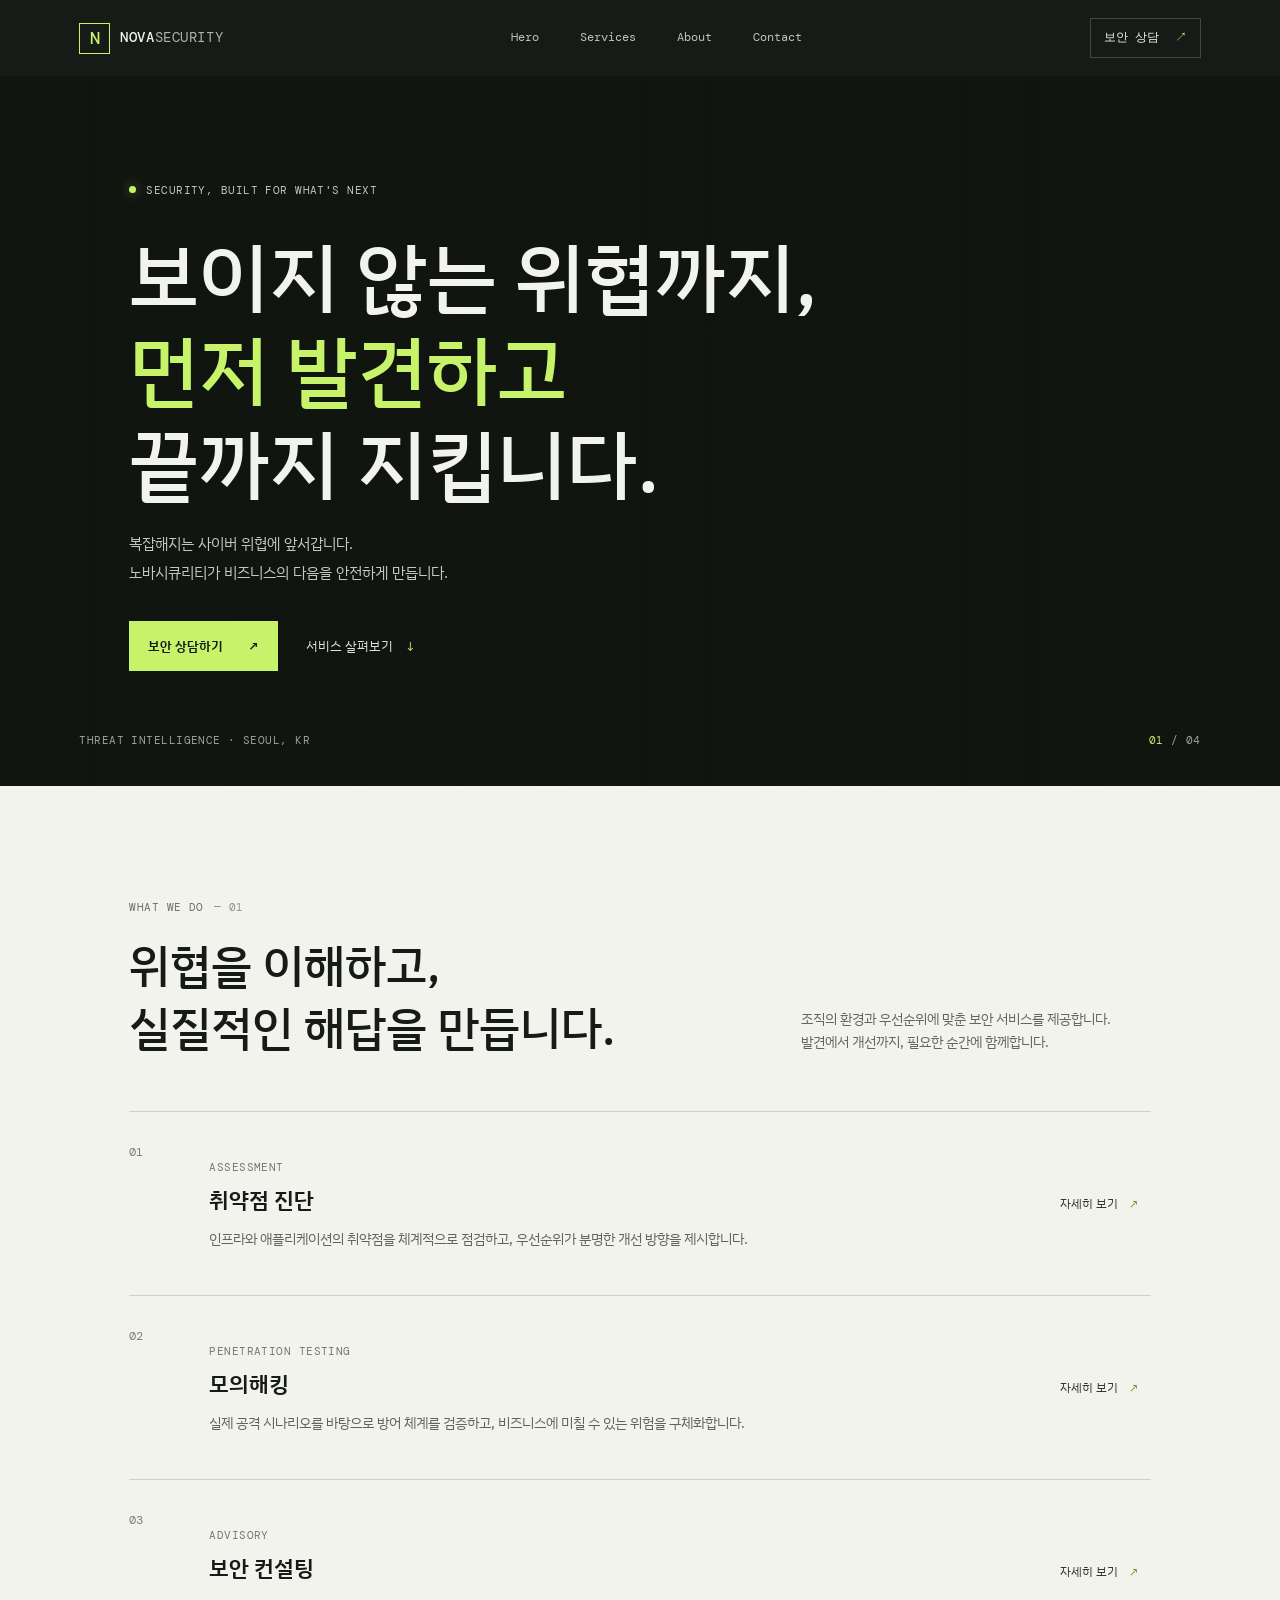
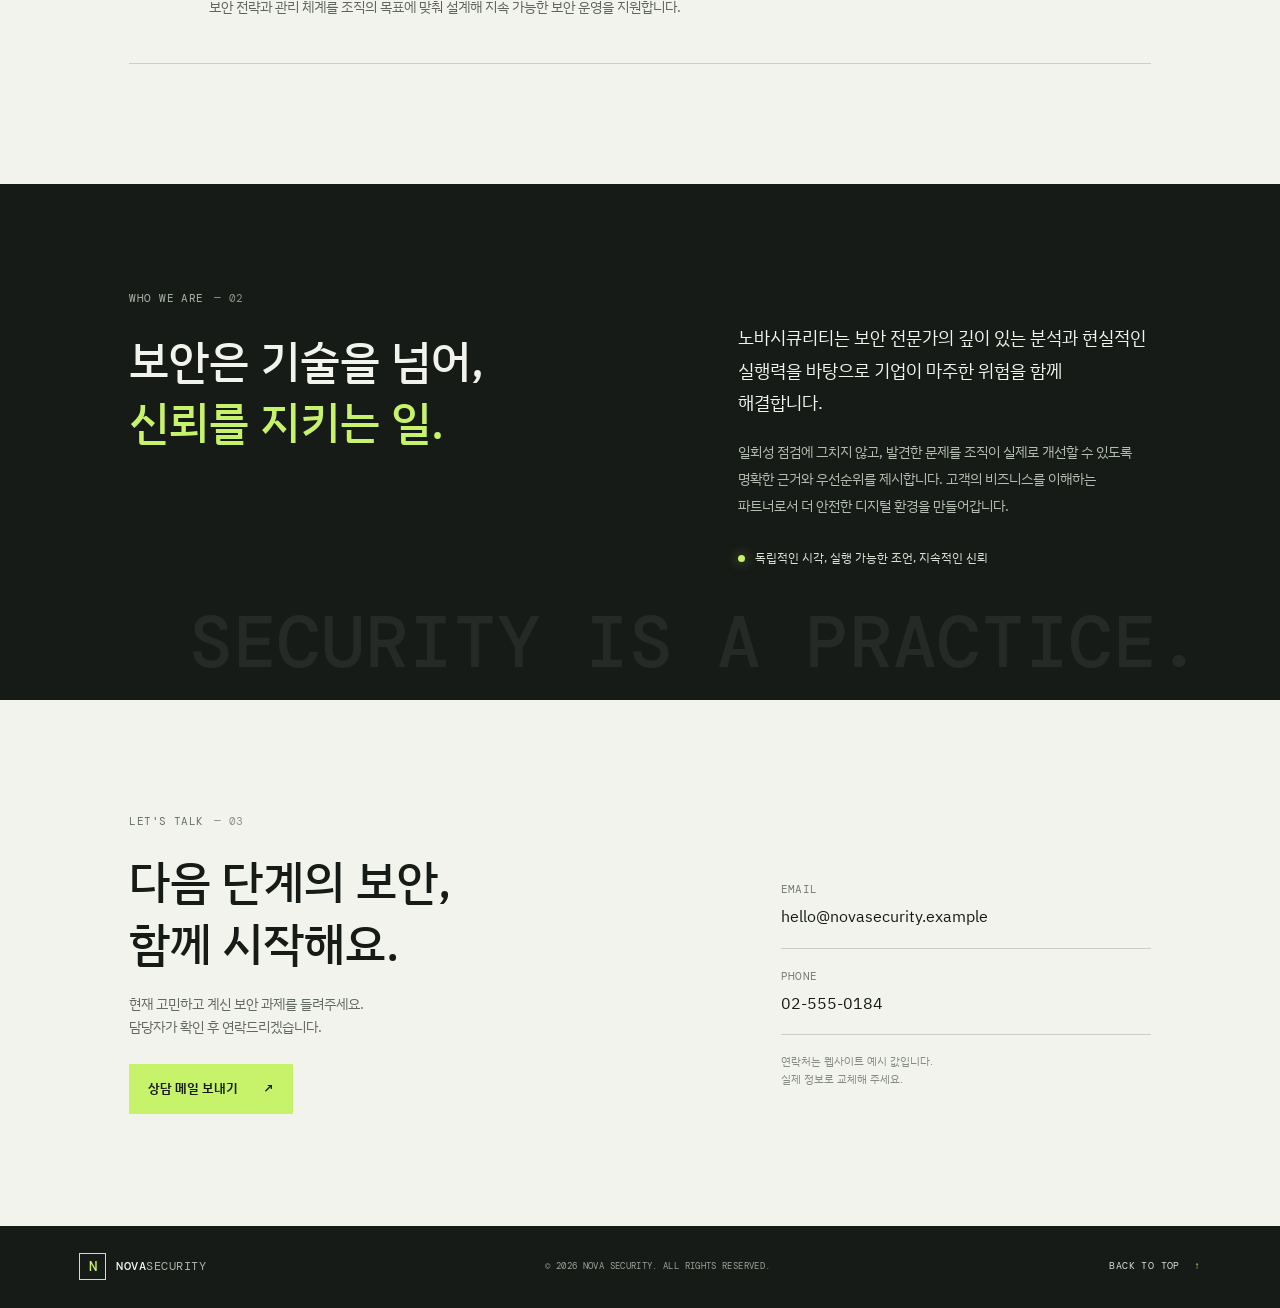
==== commit 6ab35d21: "Merge 49ef296dcdfc360d3641f638595c085f8416167d into f74f6cb51fae288a2ac3f4f372af135b23879fbc" ====
--- a/index.html
+++ b/index.html
@@ -3,146 +3,126 @@
   <head>
     <meta charset="utf-8">
     <meta name="viewport" content="width=device-width, initial-scale=1">
-    <meta name="theme-color" content="#f4f6f1">
-    <meta name="description" content="KERN SECURITY는 취약점 진단, 모의해킹, 보안 컨설팅으로 조직의 디지털 자산을 보호합니다.">
-    <title>KERN SECURITY | 한발 앞선 디지털 방어</title>
+    <meta name="theme-color" content="#111510">
+    <meta name="description" content="실전 중심의 보안 전문 기업 노바시큐리티. 취약점 진단, 모의해킹, 보안 컨설팅으로 비즈니스를 안전하게 지킵니다.">
+    <title>노바시큐리티 | 더 안전한 디지털 환경</title>
     <link rel="preconnect" href="https://fonts.googleapis.com">
     <link rel="preconnect" href="https://fonts.gstatic.com" crossorigin>
-    <link href="https://fonts.googleapis.com/css2?family=DM+Mono:wght@400;500&family=Manrope:wght@400;500;600;700;800&family=Noto+Sans+KR:wght@400;500;600;700;800&display=swap" rel="stylesheet">
+    <link href="https://fonts.googleapis.com/css2?family=DM+Mono:wght@400;500&family=IBM+Plex+Sans+KR:wght@400;500;600;700&display=swap" rel="stylesheet">
     <link rel="stylesheet" href="style.css">
     <script src="script.js" defer></script>
   </head>
   <body>
+    <header class="site-header">
+      <a class="wordmark" href="#hero" aria-label="노바시큐리티 홈">
+        <span class="wordmark-mark" aria-hidden="true">N</span>
+        <span>NOVA<span class="wordmark-light">SECURITY</span></span>
+      </a>
+      <button class="menu-toggle" type="button" aria-label="메뉴 열기" aria-expanded="false" aria-controls="primary-navigation">
+        <span></span>
+        <span></span>
+      </button>
+      <nav class="primary-navigation" id="primary-navigation" aria-label="주요 메뉴">
+        <a href="#hero">Hero</a>
+        <a href="#services">Services</a>
+        <a href="#about">About</a>
+        <a href="#contact">Contact</a>
+      </nav>
+      <a class="header-contact" href="#contact">보안 상담 <span aria-hidden="true">↗</span></a>
+    </header>
+
     <main>
       <section class="hero" id="hero" aria-labelledby="hero-title">
-        <img
-          class="hero-image"
-          src="https://images.unsplash.com/photo-1558494949-ef010cbdcc31?auto=format&fit=crop&w=2200&q=85"
-          alt="어둠 속에서 빛나는 서버 랙과 데이터 센터"
-          fetchpriority="high"
-        >
-        <div class="hero-shade" aria-hidden="true"></div>
+        <div class="hero-image" role="img" aria-label="디지털 네트워크를 지키는 보안 관제 현장"></div>
+        <div class="hero-content">
+          <p class="eyebrow"><span class="status-dot"></span> SECURITY, BUILT FOR WHAT'S NEXT</p>
+          <h1 id="hero-title">보이지 않는 위협까지,<br><span>먼저 발견하고</span><br>끝까지 지킵니다.</h1>
+          <p class="hero-copy">복잡해지는 사이버 위협에 앞서갑니다.<br>노바시큐리티가 비즈니스의 다음을 안전하게 만듭니다.</p>
+          <div class="hero-actions">
+            <a class="button button-primary" href="#contact">보안 상담하기 <span aria-hidden="true">↗</span></a>
+            <a class="text-link" href="#services">서비스 살펴보기 <span aria-hidden="true">↓</span></a>
+          </div>
+        </div>
+        <div class="hero-index" aria-hidden="true"><span>01</span> / 04</div>
+        <p class="hero-caption">THREAT INTELLIGENCE · SEOUL, KR</p>
+      </section>
 
-        <header class="site-header">
-          <div class="header-inner">
-            <a class="brand" href="#hero" aria-label="KERN SECURITY 홈">
-              <span class="brand-mark" aria-hidden="true">K</span>
-              <span class="brand-name">KERN<span>SECURITY</span></span>
-            </a>
-
-            <button
-              class="menu-toggle"
-              type="button"
-              aria-controls="primary-navigation"
-              aria-expanded="false"
-              aria-label="메뉴 열기"
-              hidden
-            >
-              <span></span>
-              <span></span>
-            </button>
-
-            <nav class="site-nav" id="primary-navigation" aria-label="주요 메뉴">
-              <a href="#hero">Hero</a>
-              <a href="#services">Services</a>
-              <a href="#about">About</a>
-              <a class="nav-contact" href="#contact">Contact <span aria-hidden="true">↗</span></a>
-            </nav>
+      <section class="services section-wrap" id="services" aria-labelledby="services-title">
+        <div class="section-heading">
+          <div>
+            <p class="eyebrow section-kicker">WHAT WE DO <span>— 01</span></p>
+            <h2 id="services-title">위협을 이해하고,<br>실질적인 해답을 만듭니다.</h2>
           </div>
-        </header>
-
-        <div class="hero-content page-width">
-          <p class="eyebrow hero-eyebrow"><span></span> Independent Cyber Defense · Seoul, KR</p>
-          <h1 id="hero-title">위협보다<br><em>한발 먼저.</em></h1>
-          <p class="hero-copy">공격자의 시선으로 취약점을 찾고,<br>비즈니스의 다음 단계를 안전하게 지킵니다.</p>
-          <a class="button button-lime" href="#services">보안 서비스 보기 <span aria-hidden="true">↘</span></a>
+          <p class="section-intro">조직의 환경과 우선순위에 맞춘 보안 서비스를 제공합니다. 발견에서 개선까지, 필요한 순간에 함께합니다.</p>
         </div>
-
-        <div class="hero-foot page-width" aria-hidden="true">
-          <span>SECURITY, WITHOUT THE GUESSWORK</span>
-          <span>37°33' N&nbsp; 126°59' E</span>
+        <div class="service-list">
+          <article class="service-item">
+            <span class="service-number">01</span>
+            <div class="service-copy">
+              <p class="service-label">ASSESSMENT</p>
+              <h3>취약점 진단</h3>
+              <p>인프라와 애플리케이션의 취약점을 체계적으로 점검하고, 우선순위가 분명한 개선 방향을 제시합니다.</p>
+            </div>
+            <a class="service-link" href="#contact" aria-label="취약점 진단 자세히 보기 및 상담 문의">자세히 보기 <span aria-hidden="true">↗</span></a>
+          </article>
+          <article class="service-item">
+            <span class="service-number">02</span>
+            <div class="service-copy">
+              <p class="service-label">PENETRATION TESTING</p>
+              <h3>모의해킹</h3>
+              <p>실제 공격 시나리오를 바탕으로 방어 체계를 검증하고, 비즈니스에 미칠 수 있는 위험을 구체화합니다.</p>
+            </div>
+            <a class="service-link" href="#contact" aria-label="모의해킹 자세히 보기 및 상담 문의">자세히 보기 <span aria-hidden="true">↗</span></a>
+          </article>
+          <article class="service-item">
+            <span class="service-number">03</span>
+            <div class="service-copy">
+              <p class="service-label">ADVISORY</p>
+              <h3>보안 컨설팅</h3>
+              <p>보안 전략과 관리 체계를 조직의 목표에 맞춰 설계해 지속 가능한 보안 운영을 지원합니다.</p>
+            </div>
+            <a class="service-link" href="#contact" aria-label="보안 컨설팅 자세히 보기 및 상담 문의">자세히 보기 <span aria-hidden="true">↗</span></a>
+          </article>
         </div>
       </section>
 
-      <section class="services section-pad" id="services" aria-labelledby="services-title">
-        <div class="page-width">
-          <div class="section-heading services-heading">
-            <div>
-              <p class="eyebrow"><span></span> What we do / 01—03</p>
-              <h2 id="services-title">보안의 빈틈을<br><em>실행 가능한 해답으로.</em></h2>
-            </div>
-            <p class="section-intro">위험을 발견하는 데서 멈추지 않습니다.<br>우선순위와 다음 행동까지 명확하게 제시합니다.</p>
+      <section class="about" id="about" aria-labelledby="about-title">
+        <div class="about-inner section-wrap">
+          <div class="about-heading">
+            <p class="eyebrow section-kicker">WHO WE ARE <span>— 02</span></p>
+            <h2 id="about-title">보안은 기술을 넘어,<br><span>신뢰를 지키는 일.</span></h2>
           </div>
-
-          <div class="service-grid">
-            <article class="service-card">
-              <div class="service-card-top"><span>01</span><span class="service-symbol" aria-hidden="true">⌕</span></div>
-              <p class="service-kicker">FIND THE WEAK POINT</p>
-              <h3>취약점 진단</h3>
-              <p class="service-description">웹·앱과 인프라를 체계적으로 점검해 실제 위험으로 이어질 수 있는 취약점을 찾아냅니다.</p>
-              <a class="text-link" href="#contact" aria-label="취약점 진단 자세히 보기 및 문의하기">자세히 보기 <span aria-hidden="true">↗</span></a>
-            </article>
-
-            <article class="service-card service-card-featured">
-              <div class="service-card-top"><span>02</span><span class="service-symbol" aria-hidden="true">⊹</span></div>
-              <p class="service-kicker">THINK LIKE AN ATTACKER</p>
-              <h3>모의해킹</h3>
-              <p class="service-description">실제 공격 시나리오를 기반으로 방어 체계와 대응 절차가 작동하는지 검증합니다.</p>
-              <a class="text-link" href="#contact" aria-label="모의해킹 자세히 보기 및 문의하기">자세히 보기 <span aria-hidden="true">↗</span></a>
-            </article>
-
-            <article class="service-card">
-              <div class="service-card-top"><span>03</span><span class="service-symbol" aria-hidden="true">↗</span></div>
-              <p class="service-kicker">BUILD SECURITY THAT LASTS</p>
-              <h3>보안 컨설팅</h3>
-              <p class="service-description">조직의 환경과 목표에 맞춰 현실적인 보안 로드맵과 개선 우선순위를 설계합니다.</p>
-              <a class="text-link" href="#contact" aria-label="보안 컨설팅 자세히 보기 및 문의하기">자세히 보기 <span aria-hidden="true">↗</span></a>
-            </article>
+          <div class="about-copy">
+            <p>노바시큐리티는 보안 전문가의 깊이 있는 분석과 현실적인 실행력을 바탕으로 기업이 마주한 위험을 함께 해결합니다.</p>
+            <p>일회성 점검에 그치지 않고, 발견한 문제를 조직이 실제로 개선할 수 있도록 명확한 근거와 우선순위를 제시합니다. 고객의 비즈니스를 이해하는 파트너로서 더 안전한 디지털 환경을 만들어갑니다.</p>
+            <div class="about-note"><span class="status-dot"></span> 독립적인 시각, 실행 가능한 조언, 지속적인 신뢰</div>
           </div>
         </div>
+        <div class="about-statement" aria-hidden="true"><span>SECURITY IS A PRACTICE.</span></div>
       </section>
 
-      <section class="about section-pad" id="about" aria-labelledby="about-title">
-        <div class="page-width about-layout">
-          <div class="about-label">
-            <p class="eyebrow"><span></span> About KERN / 04</p>
-            <p class="about-index">PEOPLE<br>OVER<br>PANIC<span>.</span></p>
-          </div>
-          <div class="about-copy">
-            <h2 id="about-title">복잡한 보안을<br>분명한 <em>행동으로.</em></h2>
-            <p>KERN SECURITY는 기술과 비즈니스 사이에서 보안의 우선순위를 찾습니다. 공격자의 관점으로 문제를 검증하고, 각 조직이 바로 실행할 수 있는 언어로 개선 방향을 함께 만듭니다.</p>
-            <p>불안을 키우는 보고서보다 다음 결정을 돕는 인사이트를. 우리는 오래 지속되는 보안의 기반을 만드는 파트너입니다.</p>
-            <a class="text-link text-link-light" href="#contact">함께 이야기하기 <span aria-hidden="true">↗</span></a>
-          </div>
-          <div class="about-stamp" aria-hidden="true"><span>K</span><small>SECURITY<br>BY DESIGN</small></div>
+      <section class="contact section-wrap" id="contact" aria-labelledby="contact-title">
+        <div class="contact-main">
+          <p class="eyebrow section-kicker">LET'S TALK <span>— 03</span></p>
+          <h2 id="contact-title">다음 단계의 보안,<br>함께 시작해요.</h2>
+          <p>현재 고민하고 계신 보안 과제를 들려주세요.<br>담당자가 확인 후 연락드리겠습니다.</p>
+          <a class="button button-primary" href="mailto:hello@novasecurity.example">상담 메일 보내기 <span aria-hidden="true">↗</span></a>
         </div>
-      </section>
-
-      <section class="contact section-pad" id="contact" aria-labelledby="contact-title">
-        <div class="page-width contact-layout">
-          <div>
-            <p class="eyebrow"><span></span> Start a conversation / 05</p>
-            <h2 id="contact-title">더 안전한 다음,<br><em>함께 시작해요.</em></h2>
-            <p class="contact-note">보안 고민이나 프로젝트에 대해 편하게 문의해 주세요.</p>
-          </div>
-          <div class="contact-details">
-            <a class="contact-email" href="mailto:hello@kern.example">hello@kern.example <span aria-hidden="true">↗</span></a>
-            <a href="tel:+8225550100">+82 2-555-0100</a>
-            <p>서울특별시 중구 세종대로 00, 00층<br><small>연락처와 주소는 웹사이트 예시 값입니다.</small></p>
-          </div>
-        </div>
+        <address class="contact-details">
+          <div><span>EMAIL</span><a href="mailto:hello@novasecurity.example">hello@novasecurity.example</a></div>
+          <div><span>PHONE</span><a href="tel:+8225550184">02-555-0184</a></div>
+          <p>연락처는 웹사이트 예시 값입니다.<br>실제 정보로 교체해 주세요.</p>
+        </address>
       </section>
     </main>
 
     <footer class="site-footer">
-      <div class="page-width footer-inner">
-        <a class="brand footer-brand" href="#hero" aria-label="KERN SECURITY 맨 위로">
-          <span class="brand-mark" aria-hidden="true">K</span>
-          <span class="brand-name">KERN<span>SECURITY</span></span>
-        </a>
-        <p>Independent cyber defense.<br>Built for what comes next.</p>
-        <span class="copyright">© 2026 KERN SECURITY</span>
-      </div>
+      <a class="wordmark footer-wordmark" href="#hero" aria-label="노바시큐리티 홈">
+        <span class="wordmark-mark" aria-hidden="true">N</span>
+        <span>NOVA<span class="wordmark-light">SECURITY</span></span>
+      </a>
+      <p>© 2026 NOVA SECURITY. ALL RIGHTS RESERVED.</p>
+      <a href="#hero" class="back-to-top">BACK TO TOP <span aria-hidden="true">↑</span></a>
     </footer>
   </body>
 </html>
--- a/style.css
+++ b/style.css
@@ -1,15 +1,15 @@
 :root {
   color-scheme: light;
-  --ink: #19251f;
-  --muted: #66716b;
-  --paper: #f4f6f1;
-  --white: #fff;
-  --green: #19392e;
-  --lime: #d6ff54;
-  --coral: #ff765e;
-  --line: #dce2d9;
-  --font-body: "Manrope", "Noto Sans KR", sans-serif;
-  --font-mono: "DM Mono", monospace;
+  --ink: #171b17;
+  --ink-soft: #252b25;
+  --paper: #f2f3ed;
+  --paper-muted: #dfe2d9;
+  --lime: #c7f36b;
+  --muted: #a3aaa0;
+  --line-dark: rgba(23, 27, 23, 0.17);
+  --line-light: rgba(242, 243, 237, 0.2);
+  --font-sans: "IBM Plex Sans KR", "Malgun Gothic", sans-serif;
+  --font-mono: "DM Mono", Consolas, monospace;
 }
 
 * {
@@ -18,15 +18,17 @@
 
 html {
   scroll-behavior: smooth;
-  scroll-padding-top: 24px;
+  scroll-padding-top: 88px;
 }
 
 body {
   margin: 0;
   background: var(--paper);
   color: var(--ink);
-  font-family: var(--font-body);
-  -webkit-font-smoothing: antialiased;
+  font-family: var(--font-sans);
+  font-size: 16px;
+  line-height: 1.65;
+  word-break: keep-all;
 }
 
 a {
@@ -36,135 +38,121 @@
 
 a:focus-visible,
 button:focus-visible {
-  outline: 3px solid var(--coral);
+  outline: 2px solid #6a9f11;
   outline-offset: 5px;
 }
 
-.page-width {
-  width: min(1240px, calc(100% - 112px));
-  margin-inline: auto;
-}
-
-.section-pad {
-  padding-block: 132px;
+.site-header {
+  position: relative;
+  z-index: 5;
+  display: flex;
+  min-height: 76px;
+  align-items: center;
+  justify-content: space-between;
+  padding: 0 6.2%;
+  background: var(--ink);
+  color: var(--paper);
+}
+
+.wordmark {
+  display: inline-flex;
+  align-items: center;
+  gap: 10px;
+  font-family: var(--font-mono);
+  font-size: 14px;
+  font-weight: 500;
+  letter-spacing: 0.04em;
+}
+
+.wordmark-mark {
+  display: grid;
+  width: 31px;
+  height: 31px;
+  place-items: center;
+  border: 1px solid var(--lime);
+  color: var(--lime);
+  font-size: 17px;
+}
+
+.wordmark-light {
+  color: #aeb4aa;
+  font-weight: 400;
+}
+
+.primary-navigation {
+  display: flex;
+  align-items: center;
+  gap: clamp(22px, 3.2vw, 48px);
+}
+
+.primary-navigation a,
+.header-contact {
+  font-family: var(--font-mono);
+  font-size: 12px;
+}
+
+.primary-navigation a {
+  color: #c0c5bc;
+  transition: color 180ms ease;
+}
+
+.primary-navigation a:hover,
+.primary-navigation a:focus-visible {
+  color: var(--lime);
+}
+
+.header-contact {
+  padding: 9px 13px;
+  border: 1px solid var(--line-light);
+}
+
+.header-contact span {
+  margin-left: 9px;
+  color: var(--lime);
+}
+
+.menu-toggle {
+  display: none;
 }
 
 .hero {
   position: relative;
   display: flex;
-  min-height: 760px;
-  height: min(920px, 100svh);
-  flex-direction: column;
-  justify-content: center;
+  min-height: min(710px, calc(100svh - 76px));
+  align-items: center;
   overflow: hidden;
-  background: #17241f;
-  color: var(--white);
-}
-
-.hero-image,
-.hero-shade {
+  background: #111510;
+  color: var(--paper);
+}
+
+.hero-image {
   position: absolute;
   inset: 0;
-  width: 100%;
-  height: 100%;
-}
-
-.hero-image {
-  object-fit: cover;
-  object-position: center 55%;
-  animation: image-arrive 1.1s ease-out both;
-}
-
-.hero-shade {
-  background: rgba(10, 19, 15, 0.62);
-}
-
-.site-header {
-  position: absolute;
-  z-index: 2;
-  top: 0;
-  left: 0;
-  width: 100%;
-  border-bottom: 1px solid rgba(255, 255, 255, 0.2);
-}
-
-.header-inner {
-  display: flex;
-  width: min(1360px, calc(100% - 80px));
-  height: 88px;
-  align-items: center;
-  justify-content: space-between;
-  margin-inline: auto;
-}
-
-.brand {
-  display: inline-flex;
-  align-items: center;
-  gap: 11px;
-}
-
-.brand-mark {
-  display: grid;
-  width: 35px;
-  aspect-ratio: 1;
-  place-items: center;
-  background: var(--lime);
-  color: var(--ink);
-  font-size: 20px;
-  font-weight: 800;
-}
-
-.brand-name {
-  display: flex;
-  flex-direction: column;
-  gap: 2px;
-  font-size: 15px;
-  font-weight: 800;
-  letter-spacing: 0;
-  line-height: 1;
-}
-
-.brand-name span {
-  font-family: var(--font-mono);
-  font-size: 9px;
-  font-weight: 400;
-  letter-spacing: 0;
-}
-
-.site-nav {
-  display: flex;
-  align-items: center;
-  gap: 38px;
-  font-size: 12px;
-  font-weight: 600;
-}
-
-.site-nav a {
-  transition: color 160ms ease;
-}
-
-.site-nav a:hover {
-  color: var(--lime);
-}
-
-.site-nav .nav-contact {
-  display: inline-flex;
-  min-height: 42px;
-  align-items: center;
-  gap: 15px;
-  padding-inline: 17px;
-  border: 1px solid rgba(255, 255, 255, 0.55);
-}
-
-.menu-toggle[hidden] {
-  display: none;
+  background-image: linear-gradient(90deg, rgba(17, 21, 16, 0.98) 0%, rgba(17, 21, 16, 0.84) 43%, rgba(17, 21, 16, 0.3) 100%), url("https://images.unsplash.com/photo-1550751827-4bd374c3f58b?auto=format&fit=crop&w=2000&q=85");
+  background-position: center, center 47%;
+  background-size: cover;
+  animation: image-reveal 900ms ease-out both;
 }
 
 .hero-content {
   position: relative;
   z-index: 1;
-  padding-top: 42px;
-  animation: rise-in 700ms 100ms ease-out both;
+  width: min(1180px, 100%);
+  margin: 0 auto;
+  padding: 100px 6.2% 110px;
+  animation: content-reveal 700ms 100ms ease-out both;
+}
+
+.eyebrow,
+.service-label,
+.hero-caption,
+.hero-index,
+.contact-details > div > span,
+.site-footer > p,
+.back-to-top {
+  font-family: var(--font-mono);
+  font-size: 11px;
+  letter-spacing: 0.04em;
 }
 
 .eyebrow {
@@ -172,92 +160,106 @@
   align-items: center;
   gap: 10px;
   margin: 0;
-  color: var(--muted);
-  font-family: var(--font-mono);
-  font-size: 10px;
-  line-height: 1.6;
-}
-
-.eyebrow > span {
+  color: #c2c8bd;
+}
+
+.status-dot {
   display: inline-block;
   width: 7px;
   height: 7px;
   flex: 0 0 auto;
   border-radius: 50%;
-  background: var(--coral);
-}
-
-.hero-eyebrow {
-  color: rgba(255, 255, 255, 0.78);
-}
-
-.hero-eyebrow > span {
   background: var(--lime);
+  box-shadow: 0 0 12px rgba(199, 243, 107, 0.5);
 }
 
 .hero h1 {
-  margin: 28px 0 20px;
-  font-size: 88px;
-  font-weight: 700;
-  letter-spacing: 0;
-  line-height: 1.19;
-}
-
-.hero h1 em,
-.section-heading h2 em,
-.about-copy h2 em,
-.contact h2 em {
+  margin: 31px 0 20px;
+  font-size: clamp(42px, 6.2vw, 78px);
+  font-weight: 500;
+  line-height: 1.2;
+}
+
+.hero h1 span {
   color: var(--lime);
-  font-style: normal;
 }
 
 .hero-copy {
-  margin: 0 0 32px;
-  color: rgba(255, 255, 255, 0.82);
-  font-size: 16px;
+  margin: 0;
+  color: #c4c9c0;
+  font-size: 15px;
   line-height: 1.9;
+}
+
+.hero-actions {
+  display: flex;
+  align-items: center;
+  gap: 28px;
+  margin-top: 34px;
 }
 
 .button {
   display: inline-flex;
-  min-height: 54px;
+  min-height: 50px;
   align-items: center;
   justify-content: center;
-  gap: 28px;
-  padding: 0 21px;
-  font-size: 12px;
-  font-weight: 700;
-  transition: transform 180ms ease, background-color 180ms ease;
-}
-
-.button:hover {
-  transform: translateY(-3px);
-}
-
-.button-lime {
+  gap: 25px;
+  padding: 0 19px;
+  font-size: 13px;
+  font-weight: 600;
+  transition: background-color 180ms ease, color 180ms ease;
+}
+
+.button-primary {
   background: var(--lime);
   color: var(--ink);
 }
 
-.button-lime:hover {
-  background: #e2ff83;
-}
-
-.hero-foot {
+.button-primary:hover {
+  background: #d8ffa0;
+}
+
+.text-link {
+  display: inline-flex;
+  align-items: center;
+  gap: 12px;
+  color: #e0e3dc;
+  font-size: 13px;
+}
+
+.text-link span {
+  color: var(--lime);
+}
+
+.hero-index {
   position: absolute;
-  right: 0;
-  bottom: 27px;
-  left: 0;
-  z-index: 1;
-  display: flex;
-  justify-content: space-between;
-  color: rgba(255, 255, 255, 0.65);
-  font-family: var(--font-mono);
-  font-size: 9px;
+  right: 6.2%;
+  bottom: 37px;
+  color: #9da49a;
+}
+
+.hero-index span {
+  color: var(--lime);
+}
+
+.hero-caption {
+  position: absolute;
+  bottom: 37px;
+  left: 6.2%;
+  margin: 0;
+  color: #9da49a;
+}
+
+.section-wrap {
+  width: min(1180px, 100%);
+  margin: 0 auto;
+  padding-right: 6.2%;
+  padding-left: 6.2%;
 }
 
 .services {
-  background: var(--paper);
+  padding-top: 112px;
+  padding-bottom: 120px;
 }
 
 .section-heading {
@@ -265,400 +267,274 @@
   align-items: flex-end;
   justify-content: space-between;
   gap: 48px;
+  margin-bottom: 53px;
+}
+
+.section-kicker {
+  color: #677063;
+}
+
+.section-kicker span {
+  color: #8b9287;
 }
 
 .section-heading h2,
-.about-copy h2,
-.contact h2 {
-  margin: 22px 0 0;
-  font-size: 52px;
-  font-weight: 700;
-  letter-spacing: 0;
+.about-heading h2,
+.contact-main h2 {
+  margin: 18px 0 0;
+  font-size: clamp(30px, 4.1vw, 46px);
+  font-weight: 500;
   line-height: 1.35;
 }
 
-.section-heading h2 em {
-  color: var(--green);
-}
-
 .section-intro {
+  max-width: 350px;
+  margin: 0 0 5px;
+  color: #60675d;
+  font-size: 14px;
+}
+
+.service-list {
+  border-top: 1px solid var(--line-dark);
+}
+
+.service-item {
+  display: grid;
+  grid-template-columns: 55px minmax(0, 1fr) 130px;
+  align-items: center;
+  gap: 25px;
+  min-height: 184px;
+  padding: 28px 12px 28px 0;
+  border-bottom: 1px solid var(--line-dark);
+  transition: padding 200ms ease, background-color 200ms ease;
+}
+
+.service-item:hover {
+  padding-right: 20px;
+  padding-left: 12px;
+  background: rgba(255, 255, 255, 0.52);
+}
+
+.service-number {
+  align-self: start;
+  padding-top: 3px;
+  color: #7a8276;
+  font-family: var(--font-mono);
+  font-size: 12px;
+}
+
+.service-label {
   margin: 0 0 6px;
-  color: var(--muted);
-  font-size: 13px;
-  line-height: 1.9;
-}
-
-.service-grid {
-  display: grid;
-  grid-template-columns: repeat(3, minmax(0, 1fr));
-  gap: 14px;
-  margin-top: 64px;
-}
-
-.service-card {
-  display: flex;
-  min-height: 330px;
-  flex-direction: column;
-  align-items: flex-start;
-  padding: 26px 27px 25px;
-  border: 1px solid var(--line);
-  background: rgba(255, 255, 255, 0.55);
-  transition: border-color 180ms ease, transform 180ms ease, background-color 180ms ease;
-}
-
-.service-card:hover {
-  transform: translateY(-5px);
-  border-color: var(--green);
-  background: var(--white);
-}
-
-.service-card-featured {
-  border-color: var(--green);
-  background: var(--green);
-  color: var(--white);
-}
-
-.service-card-featured:hover {
-  background: #214a3c;
-}
-
-.service-card-top {
-  display: flex;
-  width: 100%;
-  align-items: center;
-  justify-content: space-between;
-  font-family: var(--font-mono);
-  font-size: 11px;
-}
-
-.service-symbol {
-  display: grid;
-  width: 35px;
-  aspect-ratio: 1;
-  place-items: center;
-  border: 1px solid var(--line);
-  color: var(--green);
-  font-size: 20px;
-}
-
-.service-card-featured .service-symbol {
-  border-color: rgba(255, 255, 255, 0.35);
-  color: var(--lime);
-}
-
-.service-kicker {
-  margin: 29px 0 7px;
-  color: var(--muted);
-  font-family: var(--font-mono);
-  font-size: 9px;
-}
-
-.service-card-featured .service-kicker {
-  color: rgba(255, 255, 255, 0.65);
-}
-
-.service-card h3 {
+  color: #71796d;
+}
+
+.service-copy h3 {
+  margin: 0 0 8px;
+  font-size: 22px;
+  font-weight: 600;
+}
+
+.service-copy > p:last-child {
+  max-width: 610px;
   margin: 0;
-  font-size: 23px;
-  font-weight: 700;
-}
-
-.service-description {
-  margin: 12px 0 24px;
-  color: var(--muted);
+  color: #5e655b;
+  font-size: 14px;
+}
+
+.service-link {
+  justify-self: end;
+  color: #30372d;
   font-size: 12px;
-  line-height: 1.85;
-  word-break: keep-all;
-}
-
-.service-card-featured .service-description {
-  color: rgba(255, 255, 255, 0.75);
-}
-
-.text-link {
-  display: inline-flex;
-  align-items: center;
-  gap: 14px;
-  margin-top: auto;
-  padding-bottom: 5px;
-  border-bottom: 1px solid currentColor;
-  font-size: 11px;
-  font-weight: 700;
-  transition: gap 160ms ease, color 160ms ease;
-}
-
-.text-link:hover {
-  gap: 20px;
-  color: #537323;
-}
-
-.service-card-featured .text-link:hover {
-  color: var(--lime);
+  white-space: nowrap;
+}
+
+.service-link span {
+  margin-left: 8px;
+  color: #688f22;
 }
 
 .about {
   position: relative;
   overflow: hidden;
-  background: var(--green);
-  color: var(--white);
-}
-
-.about-layout {
-  position: relative;
+  background: var(--ink);
+  color: var(--paper);
+}
+
+.about-inner {
   display: grid;
-  grid-template-columns: 0.8fr 1.2fr;
-  gap: 72px;
-}
-
-.about-label .eyebrow {
-  color: rgba(255, 255, 255, 0.7);
-}
-
-.about-index {
-  margin: 70px 0 0;
-  color: rgba(255, 255, 255, 0.9);
+  grid-template-columns: 1fr 0.85fr;
+  gap: 12%;
+  padding-top: 105px;
+  padding-bottom: 132px;
+}
+
+.about .section-kicker {
+  color: #adb5a8;
+}
+
+.about-heading h2 {
+  margin-top: 23px;
+  font-size: clamp(31px, 4vw, 45px);
+}
+
+.about-heading h2 span {
+  color: var(--lime);
+}
+
+.about-copy {
+  padding-top: 32px;
+}
+
+.about-copy > p:first-child {
+  margin: 0 0 19px;
+  font-size: 18px;
+  line-height: 1.8;
+}
+
+.about-copy > p:nth-child(2) {
+  margin: 0;
+  color: #b5bcb1;
+  font-size: 14px;
+  line-height: 1.95;
+}
+
+.about-note {
+  display: flex;
+  align-items: center;
+  gap: 10px;
+  margin-top: 29px;
+  color: #dce1d7;
+  font-size: 12px;
+}
+
+.about-statement {
+  position: absolute;
+  right: 6.2%;
+  bottom: 20px;
+  color: rgba(242, 243, 237, 0.07);
   font-family: var(--font-mono);
-  font-size: 29px;
-  line-height: 1.45;
-}
-
-.about-index span {
-  color: var(--coral);
-}
-
-.about-copy {
-  max-width: 620px;
-}
-
-.about-copy h2 {
-  margin-top: 0;
-}
-
-.about-copy h2 em {
+  font-size: clamp(26px, 5.7vw, 75px);
+  font-weight: 500;
+  line-height: 1;
+  white-space: nowrap;
+}
+
+.contact {
+  display: grid;
+  grid-template-columns: 1fr 0.7fr;
+  gap: 12%;
+  padding-top: 112px;
+  padding-bottom: 112px;
+}
+
+.contact-main h2 {
+  margin-top: 20px;
+}
+
+.contact-main > p:not(.eyebrow) {
+  margin: 17px 0 26px;
+  color: #62695f;
+  font-size: 14px;
+}
+
+.contact-details {
+  align-self: center;
+  padding-top: 25px;
+  font-style: normal;
+}
+
+.contact-details > div {
+  display: grid;
+  gap: 5px;
+  padding: 18px 0;
+  border-bottom: 1px solid var(--line-dark);
+}
+
+.contact-details > div > span {
+  color: #747c70;
+}
+
+.contact-details > div > a {
+  width: fit-content;
+  font-size: 16px;
+}
+
+.contact-details > p {
+  margin: 17px 0 0;
+  color: #858c81;
+  font-size: 11px;
+}
+
+.site-footer {
+  display: flex;
+  min-height: 82px;
+  align-items: center;
+  justify-content: space-between;
+  gap: 20px;
+  padding: 18px 6.2%;
+  background: var(--ink);
+  color: var(--paper);
+}
+
+.footer-wordmark {
+  font-size: 12px;
+}
+
+.footer-wordmark .wordmark-mark {
+  width: 27px;
+  height: 27px;
+  font-size: 14px;
+}
+
+.site-footer > p {
+  margin: 0;
+  color: #9ca399;
+  font-size: 9px;
+}
+
+.back-to-top {
+  color: #d9ddd5;
+  font-size: 10px;
+}
+
+.back-to-top span {
+  margin-left: 8px;
   color: var(--lime);
 }
 
-.about-copy > p {
-  max-width: 560px;
-  margin: 27px 0 0;
-  color: rgba(255, 255, 255, 0.75);
-  font-size: 13px;
-  line-height: 2;
-  word-break: keep-all;
-}
-
-.text-link-light {
-  margin-top: 33px;
-  color: var(--lime);
-}
-
-.text-link-light:hover {
-  color: var(--white);
-}
-
-.about-stamp {
-  position: absolute;
-  right: 0;
-  bottom: -56px;
-  display: flex;
-  width: 124px;
-  height: 124px;
-  align-items: center;
-  justify-content: center;
-  gap: 8px;
-  border: 1px solid rgba(255, 255, 255, 0.25);
-  border-radius: 50%;
-  color: var(--lime);
-  transform: rotate(-12deg);
-}
-
-.about-stamp > span {
-  font-size: 43px;
-  font-weight: 700;
-}
-
-.about-stamp small {
-  font-family: var(--font-mono);
-  font-size: 7px;
-  line-height: 1.5;
-}
-
-.contact {
-  background: var(--lime);
-}
-
-.contact .eyebrow > span {
-  background: var(--coral);
-}
-
-.contact h2 em {
-  color: var(--green);
-}
-
-.contact-note {
-  margin: 21px 0 0;
-  color: #4f5d3b;
-  font-size: 13px;
-}
-
-.contact-layout {
-  display: flex;
-  align-items: flex-end;
-  justify-content: space-between;
-  gap: 56px;
-}
-
-.contact-details {
-  display: flex;
-  min-width: 300px;
-  flex-direction: column;
-  align-items: flex-start;
-  gap: 14px;
-  padding-bottom: 5px;
-  font-size: 13px;
-}
-
-.contact-details .contact-email {
-  display: inline-flex;
-  align-items: center;
-  gap: 14px;
-  font-size: 20px;
-  font-weight: 700;
-}
-
-.contact-details > p {
-  margin: 6px 0 0;
-  color: #4f5d3b;
-  font-size: 11px;
-  line-height: 1.8;
-}
-
-.contact-details small {
-  font-size: 10px;
-}
-
-.site-footer {
-  padding-block: 32px;
-  background: #17241f;
-  color: var(--white);
-}
-
-.footer-inner {
-  display: flex;
-  align-items: center;
-  justify-content: space-between;
-  gap: 30px;
-}
-
-.footer-inner > p {
-  margin: 0;
-  color: rgba(255, 255, 255, 0.65);
-  font-family: var(--font-mono);
-  font-size: 9px;
-  line-height: 1.8;
-}
-
-.copyright {
-  color: rgba(255, 255, 255, 0.65);
-  font-family: var(--font-mono);
-  font-size: 9px;
-}
-
-@keyframes rise-in {
-  from {
-    opacity: 0;
-    transform: translateY(16px);
-  }
-
-  to {
-    opacity: 1;
-    transform: translateY(0);
-  }
-}
-
-@keyframes image-arrive {
-  from {
-    opacity: 0.65;
-    transform: scale(1.025);
-  }
-
-  to {
-    opacity: 1;
-    transform: scale(1);
-  }
-}
-
-@media (max-width: 900px) {
-  .page-width {
-    width: min(100% - 64px, 720px);
-  }
-
-  .hero {
-    min-height: 700px;
-  }
-
-  .section-pad {
-    padding-block: 100px;
-  }
-
-  .service-grid {
-    grid-template-columns: 1fr;
-    gap: 10px;
-    margin-top: 44px;
-  }
-
-  .service-card {
-    min-height: 280px;
-  }
-
-  .about-layout {
-    grid-template-columns: 0.65fr 1.35fr;
-    gap: 38px;
-  }
-
-  .about-stamp {
-    right: 0;
-    bottom: -70px;
-    width: 96px;
-    height: 96px;
-  }
+@keyframes image-reveal {
+  from { transform: scale(1.035); opacity: 0.65; }
+  to { transform: scale(1); opacity: 1; }
+}
+
+@keyframes content-reveal {
+  from { transform: translateY(14px); opacity: 0; }
+  to { transform: translateY(0); opacity: 1; }
 }
 
 @media (max-width: 760px) {
   html {
-    scroll-padding-top: 16px;
-  }
-
-  .page-width {
-    width: calc(100% - 40px);
-  }
-
-  .hero {
-    min-height: 680px;
-    height: 92svh;
-    max-height: 820px;
-  }
-
-  .hero-image {
-    object-position: 58% center;
-  }
-
-  .header-inner {
-    width: calc(100% - 40px);
-    height: 72px;
+    scroll-padding-top: 68px;
+  }
+
+  .site-header {
+    min-height: 68px;
+    padding: 0 6%;
   }
 
   .menu-toggle {
-    display: flex;
-    width: 44px;
-    height: 44px;
-    flex-direction: column;
+    position: relative;
+    z-index: 7;
+    display: none;
+    width: 42px;
+    height: 42px;
     align-items: center;
     justify-content: center;
+    flex-direction: column;
     gap: 6px;
-    border: 1px solid rgba(255, 255, 255, 0.5);
+    border: 1px solid var(--line-light);
     background: transparent;
-    color: var(--white);
+    color: var(--paper);
     cursor: pointer;
   }
 
@@ -666,168 +542,188 @@
     width: 17px;
     height: 1px;
     background: currentColor;
-    transition: transform 160ms ease;
-  }
-
-  .menu-open .menu-toggle span:first-child {
+    transition: transform 180ms ease;
+  }
+
+  .menu-toggle[aria-expanded="true"] span:first-child {
     transform: translateY(3.5px) rotate(45deg);
   }
 
-  .menu-open .menu-toggle span:last-child {
+  .menu-toggle[aria-expanded="true"] span:last-child {
     transform: translateY(-3.5px) rotate(-45deg);
   }
 
-  .site-nav {
+  .js-ready .menu-toggle {
+    display: flex;
+  }
+
+  .primary-navigation {
     position: absolute;
-    top: 72px;
+    top: 68px;
     right: 0;
     left: 0;
     display: flex;
+    align-items: stretch;
     flex-direction: column;
-    align-items: stretch;
     gap: 0;
-    padding: 8px 20px 18px;
-    background: #17241f;
-  }
-
-  .js-ready .site-nav {
+    padding: 4px 6% 12px;
+    border-top: 1px solid var(--line-light);
+    background: var(--ink);
+  }
+
+  .primary-navigation a {
+    padding: 12px 0;
+    border-bottom: 1px solid var(--line-light);
+  }
+
+  .js-ready .primary-navigation {
     display: none;
   }
 
-  .js-ready .menu-open .site-nav {
+  .js-ready .primary-navigation.is-open {
     display: flex;
   }
 
-  .site-nav > a {
-    padding: 15px 0;
-    border-bottom: 1px solid rgba(255, 255, 255, 0.15);
-  }
-
-  .site-nav .nav-contact {
-    min-height: auto;
-    justify-content: space-between;
-    padding: 15px 0;
-    border: 0;
+  .header-contact {
+    display: none;
+  }
+
+  .hero {
+    min-height: 650px;
+    min-height: min(720px, calc(100svh - 68px));
+  }
+
+  .hero-image {
+    background-image: linear-gradient(90deg, rgba(17, 21, 16, 0.94), rgba(17, 21, 16, 0.62)), url("https://images.unsplash.com/photo-1550751827-4bd374c3f58b?auto=format&fit=crop&w=1200&q=80");
+    background-position: center, 58% center;
   }
 
   .hero-content {
-    padding-top: 42px;
+    padding: 78px 7% 100px;
   }
 
   .hero h1 {
-    margin-top: 23px;
-    font-size: 58px;
-    line-height: 1.25;
+    margin-top: 26px;
+    font-size: clamp(40px, 9vw, 62px);
   }
 
   .hero-copy {
     font-size: 14px;
   }
 
-  .hero-foot {
-    bottom: 20px;
-    font-size: 7px;
-  }
-
-  .section-pad {
-    padding-block: 82px;
+  .hero-actions {
+    align-items: flex-start;
+    flex-direction: column;
+    gap: 18px;
+  }
+
+  .hero-index {
+    right: 7%;
+  }
+
+  .hero-caption {
+    left: 7%;
+    font-size: 9px;
+  }
+
+  .section-wrap {
+    padding-right: 7%;
+    padding-left: 7%;
+  }
+
+  .services {
+    padding-top: 82px;
+    padding-bottom: 88px;
   }
 
   .section-heading {
     align-items: flex-start;
     flex-direction: column;
-    gap: 20px;
+    gap: 17px;
+    margin-bottom: 36px;
   }
 
   .section-heading h2,
-  .about-copy h2,
-  .contact h2 {
-    font-size: 38px;
-    line-height: 1.4;
+  .contact-main h2 {
+    font-size: clamp(30px, 7.5vw, 40px);
   }
 
   .section-intro {
-    font-size: 12px;
-  }
-
-  .service-card {
-    min-height: 290px;
-    padding: 23px 21px;
-  }
-
-  .about-layout {
+    max-width: 470px;
+    font-size: 13px;
+  }
+
+  .service-item {
+    grid-template-columns: 31px minmax(0, 1fr);
+    gap: 12px;
+    min-height: auto;
+    padding: 25px 0;
+  }
+
+  .service-item:hover {
+    padding-right: 0;
+    padding-left: 0;
+    background: transparent;
+  }
+
+  .service-copy h3 {
+    font-size: 20px;
+  }
+
+  .service-copy > p:last-child {
+    font-size: 13px;
+  }
+
+  .service-link {
+    grid-column: 2;
+    justify-self: start;
+    margin-top: 2px;
+  }
+
+  .about-inner {
     grid-template-columns: 1fr;
-    gap: 45px;
-  }
-
-  .about-index {
-    margin-top: 25px;
-    font-size: 20px;
-  }
-
-  .about-copy > p {
-    font-size: 12px;
-  }
-
-  .about-stamp {
-    top: 0;
-    right: 0;
-    bottom: auto;
-    width: 83px;
-    height: 83px;
-  }
-
-  .about-stamp > span {
-    font-size: 30px;
-  }
-
-  .about-stamp small {
-    font-size: 6px;
-  }
-
-  .contact-layout {
-    align-items: flex-start;
-    flex-direction: column;
-    gap: 44px;
+    gap: 18px;
+    padding-top: 78px;
+    padding-bottom: 116px;
+  }
+
+  .about-heading h2 {
+    font-size: clamp(31px, 7.5vw, 42px);
+  }
+
+  .about-copy {
+    padding-top: 0;
+  }
+
+  .about-copy > p:first-child {
+    font-size: 16px;
+  }
+
+  .about-statement {
+    right: 6%;
+    bottom: 25px;
+    font-size: clamp(22px, 6vw, 42px);
+  }
+
+  .contact {
+    grid-template-columns: 1fr;
+    gap: 25px;
+    padding-top: 82px;
+    padding-bottom: 84px;
   }
 
   .contact-details {
-    min-width: 0;
-  }
-
-  .contact-details .contact-email {
-    font-size: 18px;
-  }
-
-  .footer-inner {
-    align-items: flex-start;
+    padding-top: 0;
+  }
+
+  .site-footer {
     flex-wrap: wrap;
-    row-gap: 22px;
-  }
-
-  .footer-inner > p {
+    padding: 20px 7%;
+  }
+
+  .site-footer > p {
     order: 3;
     width: 100%;
-  }
-}
-
-@media (max-width: 380px) {
-  .hero h1 {
-    font-size: 48px;
-  }
-
-  .hero-eyebrow {
-    font-size: 8px;
-  }
-
-  .hero-foot span:last-child {
-    display: none;
-  }
-
-  .section-heading h2,
-  .about-copy h2,
-  .contact h2 {
-    font-size: 34px;
   }
 }
 
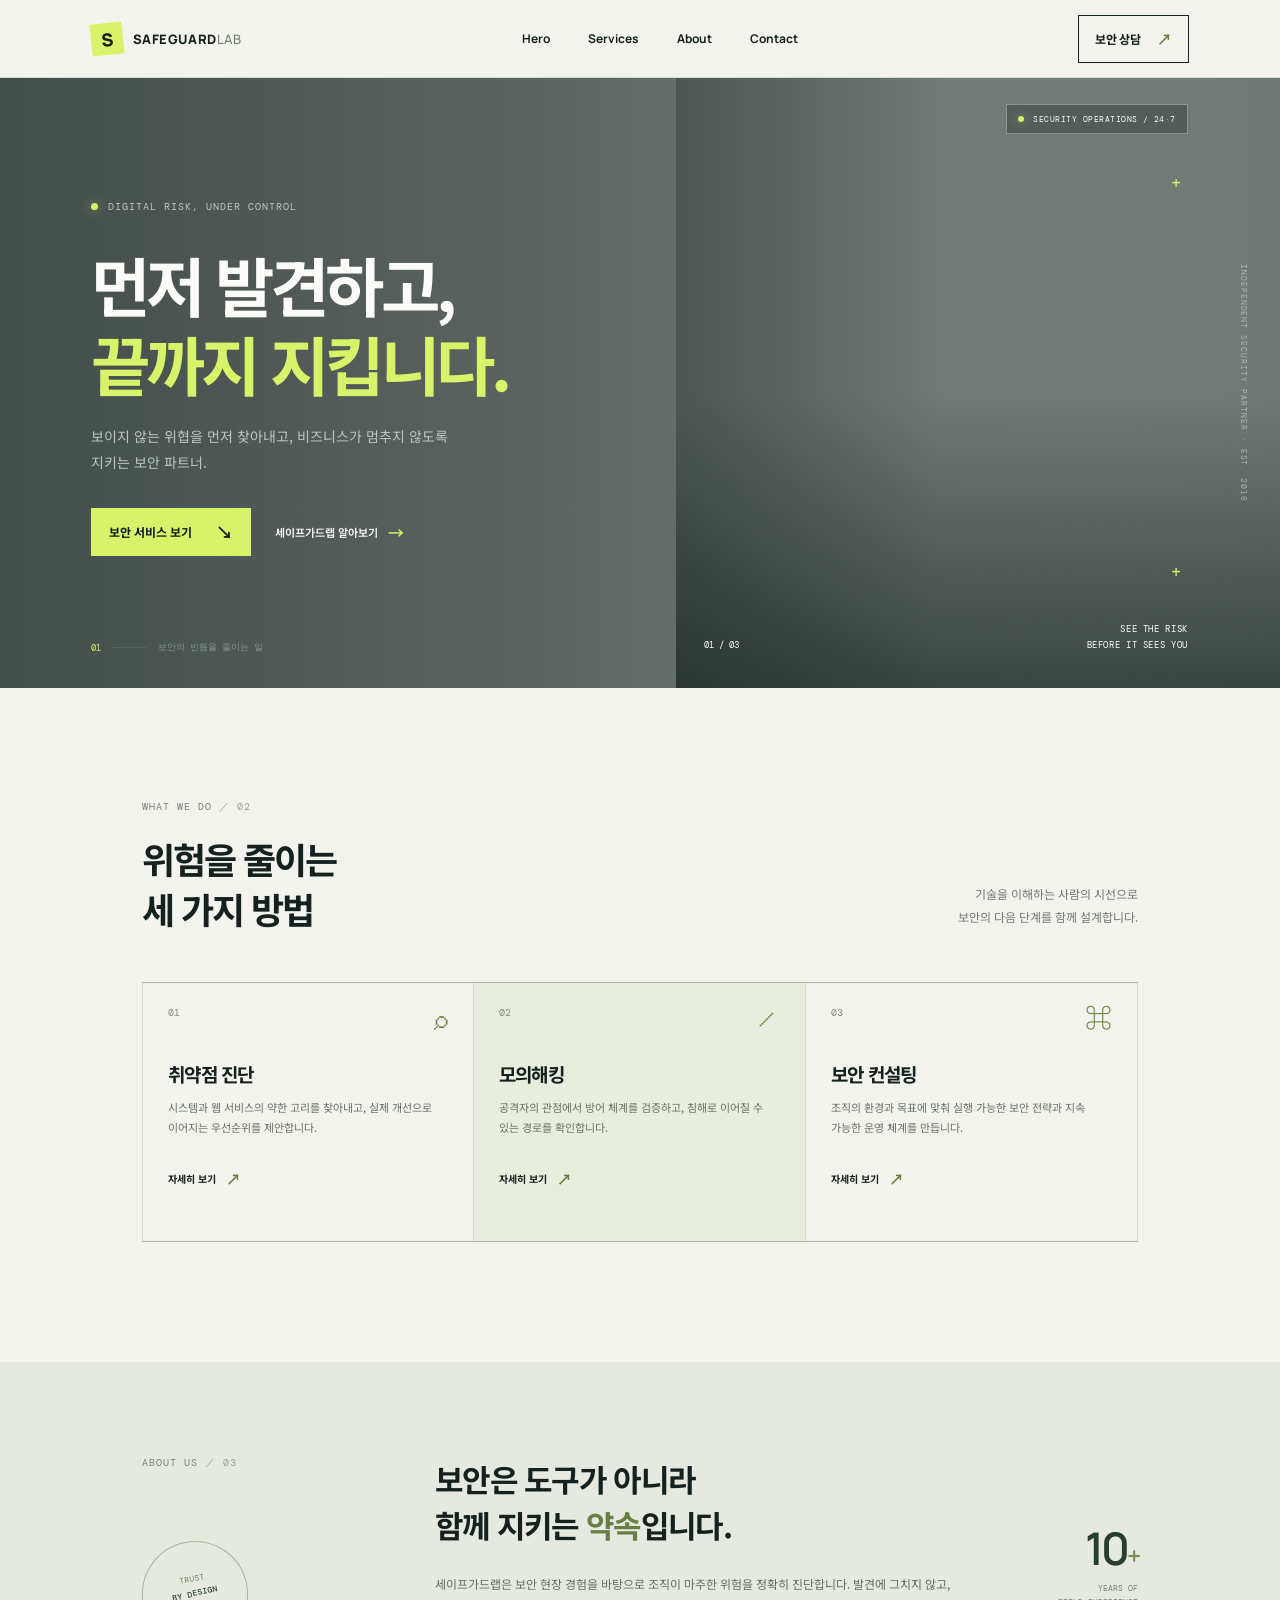
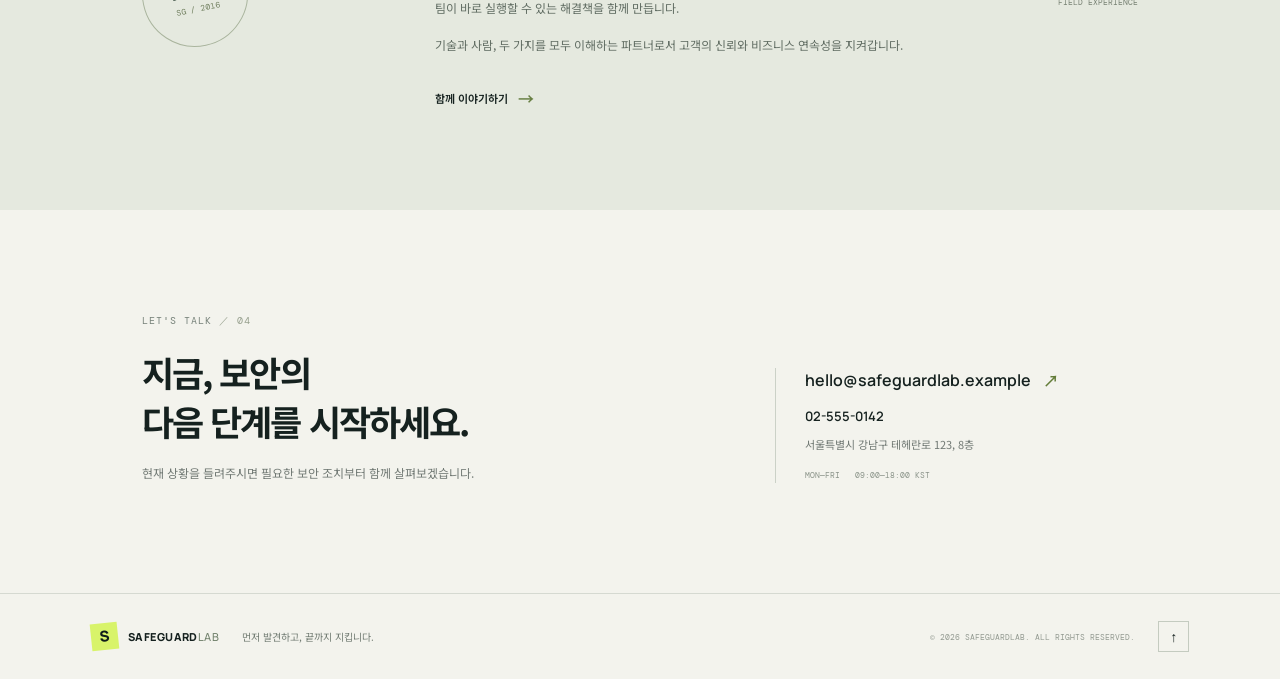
==== commit 430133ac: "Merge 0dd46f696d98f4f089de8f8b9e35f7836ab12e4d into f74f6cb51fae288a2ac3f4f372af135b23879fbc" ====
--- a/index.html
+++ b/index.html
@@ -3,25 +3,27 @@
   <head>
     <meta charset="utf-8">
     <meta name="viewport" content="width=device-width, initial-scale=1">
-    <meta name="theme-color" content="#111510">
-    <meta name="description" content="실전 중심의 보안 전문 기업 노바시큐리티. 취약점 진단, 모의해킹, 보안 컨설팅으로 비즈니스를 안전하게 지킵니다.">
-    <title>노바시큐리티 | 더 안전한 디지털 환경</title>
+    <meta name="theme-color" content="#101d1b">
+    <meta name="description" content="현장의 위험을 먼저 발견하고, 비즈니스의 내일을 지키는 보안 파트너 세이프가드랩입니다.">
+    <title>세이프가드랩 | 먼저 발견하고, 끝까지 지킵니다</title>
     <link rel="preconnect" href="https://fonts.googleapis.com">
     <link rel="preconnect" href="https://fonts.gstatic.com" crossorigin>
-    <link href="https://fonts.googleapis.com/css2?family=DM+Mono:wght@400;500&family=IBM+Plex+Sans+KR:wght@400;500;600;700&display=swap" rel="stylesheet">
+    <link href="https://fonts.googleapis.com/css2?family=DM+Mono:wght@400;500&family=Manrope:wght@400;500;600;700;800&family=Noto+Sans+KR:wght@400;500;600;700;800&display=swap" rel="stylesheet">
     <link rel="stylesheet" href="style.css">
     <script src="script.js" defer></script>
   </head>
   <body>
     <header class="site-header">
-      <a class="wordmark" href="#hero" aria-label="노바시큐리티 홈">
-        <span class="wordmark-mark" aria-hidden="true">N</span>
-        <span>NOVA<span class="wordmark-light">SECURITY</span></span>
+      <a class="brand" href="#hero" aria-label="세이프가드랩 홈">
+        <span class="brand-mark" aria-hidden="true">S</span>
+        <span class="brand-name">SAFEGUARD<span>LAB</span></span>
       </a>
+
       <button class="menu-toggle" type="button" aria-label="메뉴 열기" aria-expanded="false" aria-controls="primary-navigation">
         <span></span>
         <span></span>
       </button>
+
       <nav class="primary-navigation" id="primary-navigation" aria-label="주요 메뉴">
         <a href="#hero">Hero</a>
         <a href="#services">Services</a>
@@ -33,96 +35,96 @@
 
     <main>
       <section class="hero" id="hero" aria-labelledby="hero-title">
-        <div class="hero-image" role="img" aria-label="디지털 네트워크를 지키는 보안 관제 현장"></div>
-        <div class="hero-content">
-          <p class="eyebrow"><span class="status-dot"></span> SECURITY, BUILT FOR WHAT'S NEXT</p>
-          <h1 id="hero-title">보이지 않는 위협까지,<br><span>먼저 발견하고</span><br>끝까지 지킵니다.</h1>
-          <p class="hero-copy">복잡해지는 사이버 위협에 앞서갑니다.<br>노바시큐리티가 비즈니스의 다음을 안전하게 만듭니다.</p>
+        <div class="hero-copy">
+          <p class="eyebrow"><span class="status-dot"></span> DIGITAL RISK, UNDER CONTROL</p>
+          <h1 id="hero-title">먼저 발견하고,<br><span>끝까지 지킵니다.</span></h1>
+          <p class="hero-description">보이지 않는 위협을 먼저 찾아내고, 비즈니스가 멈추지 않도록 지키는 보안 파트너.</p>
           <div class="hero-actions">
-            <a class="button button-primary" href="#contact">보안 상담하기 <span aria-hidden="true">↗</span></a>
-            <a class="text-link" href="#services">서비스 살펴보기 <span aria-hidden="true">↓</span></a>
+            <a class="button button-primary" href="#services">보안 서비스 보기 <span aria-hidden="true">↘</span></a>
+            <a class="text-link" href="#about">세이프가드랩 알아보기 <span aria-hidden="true">→</span></a>
           </div>
+          <div class="hero-index"><span>01</span><span class="index-rule"></span><span>보안의 빈틈을 줄이는 일</span></div>
         </div>
-        <div class="hero-index" aria-hidden="true"><span>01</span> / 04</div>
-        <p class="hero-caption">THREAT INTELLIGENCE · SEOUL, KR</p>
+        <div class="hero-visual" role="img" aria-label="정돈된 서버 랙이 놓인 데이터센터">
+          <div class="visual-shade"></div>
+          <div class="visual-tag"><span class="status-dot"></span> SECURITY OPERATIONS / 24·7</div>
+          <div class="visual-caption"><span>01 / 03</span><span>SEE THE RISK<br>BEFORE IT SEES YOU</span></div>
+          <span class="visual-crosshair crosshair-top" aria-hidden="true">+</span>
+          <span class="visual-crosshair crosshair-bottom" aria-hidden="true">+</span>
+        </div>
+        <div class="hero-side-label" aria-hidden="true">INDEPENDENT SECURITY PARTNER · EST. 2016</div>
       </section>
 
-      <section class="services section-wrap" id="services" aria-labelledby="services-title">
+      <section class="services section-shell" id="services" aria-labelledby="services-title">
         <div class="section-heading">
           <div>
-            <p class="eyebrow section-kicker">WHAT WE DO <span>— 01</span></p>
-            <h2 id="services-title">위협을 이해하고,<br>실질적인 해답을 만듭니다.</h2>
+            <p class="eyebrow section-kicker">WHAT WE DO <span>／ 02</span></p>
+            <h2 id="services-title">위험을 줄이는<br>세 가지 방법</h2>
           </div>
-          <p class="section-intro">조직의 환경과 우선순위에 맞춘 보안 서비스를 제공합니다. 발견에서 개선까지, 필요한 순간에 함께합니다.</p>
+          <p class="section-intro">기술을 이해하는 사람의 시선으로<br>보안의 다음 단계를 함께 설계합니다.</p>
         </div>
+
         <div class="service-list">
-          <article class="service-item">
-            <span class="service-number">01</span>
-            <div class="service-copy">
-              <p class="service-label">ASSESSMENT</p>
-              <h3>취약점 진단</h3>
-              <p>인프라와 애플리케이션의 취약점을 체계적으로 점검하고, 우선순위가 분명한 개선 방향을 제시합니다.</p>
-            </div>
-            <a class="service-link" href="#contact" aria-label="취약점 진단 자세히 보기 및 상담 문의">자세히 보기 <span aria-hidden="true">↗</span></a>
+          <article class="service-card">
+            <div class="service-topline"><span class="service-number">01</span><span class="service-symbol" aria-hidden="true">⌕</span></div>
+            <h3>취약점 진단</h3>
+            <p>시스템과 웹 서비스의 약한 고리를 찾아내고, 실제 개선으로 이어지는 우선순위를 제안합니다.</p>
+            <a href="#contact" class="service-link">자세히 보기 <span aria-hidden="true">↗</span></a>
           </article>
-          <article class="service-item">
-            <span class="service-number">02</span>
-            <div class="service-copy">
-              <p class="service-label">PENETRATION TESTING</p>
-              <h3>모의해킹</h3>
-              <p>실제 공격 시나리오를 바탕으로 방어 체계를 검증하고, 비즈니스에 미칠 수 있는 위험을 구체화합니다.</p>
-            </div>
-            <a class="service-link" href="#contact" aria-label="모의해킹 자세히 보기 및 상담 문의">자세히 보기 <span aria-hidden="true">↗</span></a>
+          <article class="service-card service-card-featured">
+            <div class="service-topline"><span class="service-number">02</span><span class="service-symbol" aria-hidden="true">⟋</span></div>
+            <h3>모의해킹</h3>
+            <p>공격자의 관점에서 방어 체계를 검증하고, 침해로 이어질 수 있는 경로를 확인합니다.</p>
+            <a href="#contact" class="service-link">자세히 보기 <span aria-hidden="true">↗</span></a>
           </article>
-          <article class="service-item">
-            <span class="service-number">03</span>
-            <div class="service-copy">
-              <p class="service-label">ADVISORY</p>
-              <h3>보안 컨설팅</h3>
-              <p>보안 전략과 관리 체계를 조직의 목표에 맞춰 설계해 지속 가능한 보안 운영을 지원합니다.</p>
-            </div>
-            <a class="service-link" href="#contact" aria-label="보안 컨설팅 자세히 보기 및 상담 문의">자세히 보기 <span aria-hidden="true">↗</span></a>
+          <article class="service-card">
+            <div class="service-topline"><span class="service-number">03</span><span class="service-symbol" aria-hidden="true">⌘</span></div>
+            <h3>보안 컨설팅</h3>
+            <p>조직의 환경과 목표에 맞춰 실행 가능한 보안 전략과 지속 가능한 운영 체계를 만듭니다.</p>
+            <a href="#contact" class="service-link">자세히 보기 <span aria-hidden="true">↗</span></a>
           </article>
         </div>
       </section>
 
       <section class="about" id="about" aria-labelledby="about-title">
-        <div class="about-inner section-wrap">
-          <div class="about-heading">
-            <p class="eyebrow section-kicker">WHO WE ARE <span>— 02</span></p>
-            <h2 id="about-title">보안은 기술을 넘어,<br><span>신뢰를 지키는 일.</span></h2>
+        <div class="about-inner">
+          <div class="about-aside">
+            <p class="eyebrow">ABOUT US <span>／ 03</span></p>
+            <div class="about-stamp" aria-hidden="true"><span>TRUST</span><span>BY DESIGN</span><span>SG / 2016</span></div>
           </div>
           <div class="about-copy">
-            <p>노바시큐리티는 보안 전문가의 깊이 있는 분석과 현실적인 실행력을 바탕으로 기업이 마주한 위험을 함께 해결합니다.</p>
-            <p>일회성 점검에 그치지 않고, 발견한 문제를 조직이 실제로 개선할 수 있도록 명확한 근거와 우선순위를 제시합니다. 고객의 비즈니스를 이해하는 파트너로서 더 안전한 디지털 환경을 만들어갑니다.</p>
-            <div class="about-note"><span class="status-dot"></span> 독립적인 시각, 실행 가능한 조언, 지속적인 신뢰</div>
+            <h2 id="about-title">보안은 도구가 아니라<br>함께 지키는 <span>약속</span>입니다.</h2>
+            <p>세이프가드랩은 보안 현장 경험을 바탕으로 조직이 마주한 위험을 정확히 진단합니다. 발견에 그치지 않고, 팀이 바로 실행할 수 있는 해결책을 함께 만듭니다.</p>
+            <p>기술과 사람, 두 가지를 모두 이해하는 파트너로서 고객의 신뢰와 비즈니스 연속성을 지켜갑니다.</p>
+            <a class="text-link about-link" href="#contact">함께 이야기하기 <span aria-hidden="true">→</span></a>
           </div>
+          <div class="about-metric"><strong>10<span>+</span></strong><span>YEARS OF<br>FIELD EXPERIENCE</span></div>
         </div>
-        <div class="about-statement" aria-hidden="true"><span>SECURITY IS A PRACTICE.</span></div>
       </section>
 
-      <section class="contact section-wrap" id="contact" aria-labelledby="contact-title">
-        <div class="contact-main">
-          <p class="eyebrow section-kicker">LET'S TALK <span>— 03</span></p>
-          <h2 id="contact-title">다음 단계의 보안,<br>함께 시작해요.</h2>
-          <p>현재 고민하고 계신 보안 과제를 들려주세요.<br>담당자가 확인 후 연락드리겠습니다.</p>
-          <a class="button button-primary" href="mailto:hello@novasecurity.example">상담 메일 보내기 <span aria-hidden="true">↗</span></a>
+      <section class="contact section-shell" id="contact" aria-labelledby="contact-title">
+        <div class="contact-copy">
+          <p class="eyebrow section-kicker">LET'S TALK <span>／ 04</span></p>
+          <h2 id="contact-title">지금, 보안의<br>다음 단계를 시작하세요.</h2>
+          <p>현재 상황을 들려주시면 필요한 보안 조치부터 함께 살펴보겠습니다.</p>
         </div>
-        <address class="contact-details">
-          <div><span>EMAIL</span><a href="mailto:hello@novasecurity.example">hello@novasecurity.example</a></div>
-          <div><span>PHONE</span><a href="tel:+8225550184">02-555-0184</a></div>
-          <p>연락처는 웹사이트 예시 값입니다.<br>실제 정보로 교체해 주세요.</p>
-        </address>
+        <div class="contact-details">
+          <a class="contact-email" href="mailto:hello@safeguardlab.example">hello@safeguardlab.example <span aria-hidden="true">↗</span></a>
+          <a href="tel:+8225550142">02-555-0142</a>
+          <p>서울특별시 강남구 테헤란로 123, 8층</p>
+          <span class="contact-note">MON—FRI&nbsp;&nbsp; 09:00—18:00 KST</span>
+        </div>
       </section>
     </main>
 
     <footer class="site-footer">
-      <a class="wordmark footer-wordmark" href="#hero" aria-label="노바시큐리티 홈">
-        <span class="wordmark-mark" aria-hidden="true">N</span>
-        <span>NOVA<span class="wordmark-light">SECURITY</span></span>
+      <a class="brand footer-brand" href="#hero" aria-label="세이프가드랩 맨 위로">
+        <span class="brand-mark" aria-hidden="true">S</span>
+        <span class="brand-name">SAFEGUARD<span>LAB</span></span>
       </a>
-      <p>© 2026 NOVA SECURITY. ALL RIGHTS RESERVED.</p>
-      <a href="#hero" class="back-to-top">BACK TO TOP <span aria-hidden="true">↑</span></a>
+      <p>먼저 발견하고, 끝까지 지킵니다.</p>
+      <span class="copyright">© 2026 SAFEGUARDLAB. ALL RIGHTS RESERVED.</span>
+      <a class="back-to-top" href="#hero" aria-label="맨 위로 이동">↑</a>
     </footer>
   </body>
 </html>
--- a/style.css
+++ b/style.css
@@ -1,739 +1,268 @@
 :root {
   color-scheme: light;
-  --ink: #171b17;
-  --ink-soft: #252b25;
-  --paper: #f2f3ed;
-  --paper-muted: #dfe2d9;
-  --lime: #c7f36b;
-  --muted: #a3aaa0;
-  --line-dark: rgba(23, 27, 23, 0.17);
-  --line-light: rgba(242, 243, 237, 0.2);
-  --font-sans: "IBM Plex Sans KR", "Malgun Gothic", sans-serif;
-  --font-mono: "DM Mono", Consolas, monospace;
-}
-
-* {
-  box-sizing: border-box;
-}
-
-html {
-  scroll-behavior: smooth;
-  scroll-padding-top: 88px;
-}
+  --ink: #15211f;
+  --deep: #101d1b;
+  --paper: #f3f3ed;
+  --white: #fbfbf7;
+  --muted: #727a75;
+  --line: #d5d9d1;
+  --lime: #d8f36a;
+  --coral: #f08468;
+  --mono: "DM Mono", monospace;
+  --sans: "Manrope", "Noto Sans KR", sans-serif;
+  --kr: "Noto Sans KR", "Manrope", sans-serif;
+}
+
+* { box-sizing: border-box; }
+
+html { scroll-behavior: smooth; scroll-padding-top: 86px; }
 
 body {
   margin: 0;
   background: var(--paper);
   color: var(--ink);
-  font-family: var(--font-sans);
-  font-size: 16px;
-  line-height: 1.65;
-  word-break: keep-all;
-}
-
-a {
-  color: inherit;
-  text-decoration: none;
-}
-
-a:focus-visible,
-button:focus-visible {
-  outline: 2px solid #6a9f11;
-  outline-offset: 5px;
-}
+  font-family: var(--kr);
+  -webkit-font-smoothing: antialiased;
+}
+
+a { color: inherit; text-decoration: none; }
+button { font: inherit; }
 
 .site-header {
   position: relative;
   z-index: 5;
   display: flex;
-  min-height: 76px;
   align-items: center;
   justify-content: space-between;
-  padding: 0 6.2%;
+  height: 78px;
+  padding: 0 7.1%;
+  background: var(--paper);
+  border-bottom: 1px solid rgba(21, 33, 31, .12);
+}
+
+.brand { display: inline-flex; align-items: center; gap: 10px; }
+.brand-mark {
+  display: grid;
+  width: 32px;
+  height: 32px;
+  place-items: center;
+  background: var(--lime);
+  color: var(--deep);
+  font-family: var(--sans);
+  font-size: 18px;
+  font-weight: 800;
+  transform: rotate(-6deg);
+}
+.brand-name { font-family: var(--sans); font-size: 13px; font-weight: 800; letter-spacing: .04em; }
+.brand-name span { color: #72826d; font-weight: 500; }
+
+.primary-navigation { display: flex; align-items: center; gap: 38px; }
+.primary-navigation a, .header-contact { font-family: var(--sans); font-size: 12px; font-weight: 700; }
+.primary-navigation a { position: relative; padding: 8px 0; }
+.primary-navigation a::after {
+  position: absolute;
+  right: 0;
+  bottom: 1px;
+  left: 0;
+  height: 1px;
   background: var(--ink);
-  color: var(--paper);
-}
-
-.wordmark {
-  display: inline-flex;
-  align-items: center;
-  gap: 10px;
-  font-family: var(--font-mono);
-  font-size: 14px;
-  font-weight: 500;
-  letter-spacing: 0.04em;
-}
-
-.wordmark-mark {
-  display: grid;
-  width: 31px;
-  height: 31px;
-  place-items: center;
-  border: 1px solid var(--lime);
-  color: var(--lime);
-  font-size: 17px;
-}
-
-.wordmark-light {
-  color: #aeb4aa;
-  font-weight: 400;
-}
-
-.primary-navigation {
-  display: flex;
-  align-items: center;
-  gap: clamp(22px, 3.2vw, 48px);
-}
-
-.primary-navigation a,
-.header-contact {
-  font-family: var(--font-mono);
-  font-size: 12px;
-}
-
-.primary-navigation a {
-  color: #c0c5bc;
-  transition: color 180ms ease;
-}
-
-.primary-navigation a:hover,
-.primary-navigation a:focus-visible {
-  color: var(--lime);
-}
-
-.header-contact {
-  padding: 9px 13px;
-  border: 1px solid var(--line-light);
-}
-
-.header-contact span {
-  margin-left: 9px;
-  color: var(--lime);
-}
-
-.menu-toggle {
-  display: none;
-}
+  content: "";
+  transform: scaleX(0);
+  transform-origin: left;
+  transition: transform .2s ease;
+}
+.primary-navigation a:hover::after, .primary-navigation a:focus-visible::after { transform: scaleX(1); }
+.header-contact { display: inline-flex; align-items: center; gap: 16px; padding: 12px 16px; border: 1px solid var(--ink); }
+.header-contact span { color: #637c39; font-size: 15px; }
+.menu-toggle { display: none; }
 
 .hero {
   position: relative;
-  display: flex;
-  min-height: min(710px, calc(100svh - 76px));
-  align-items: center;
+  display: grid;
+  grid-template-columns: 1fr .91fr;
+  min-height: 610px;
+  padding: 0 7.1%;
   overflow: hidden;
-  background: #111510;
-  color: var(--paper);
-}
-
-.hero-image {
-  position: absolute;
-  inset: 0;
-  background-image: linear-gradient(90deg, rgba(17, 21, 16, 0.98) 0%, rgba(17, 21, 16, 0.84) 43%, rgba(17, 21, 16, 0.3) 100%), url("https://images.unsplash.com/photo-1550751827-4bd374c3f58b?auto=format&fit=crop&w=2000&q=85");
-  background-position: center, center 47%;
-  background-size: cover;
-  animation: image-reveal 900ms ease-out both;
-}
-
-.hero-content {
+  background:
+    linear-gradient(90deg, rgba(16, 29, 27, .72) 0%, rgba(16, 29, 27, .58) 43%, rgba(16, 29, 27, .32) 100%),
+    linear-gradient(0deg, rgba(16, 29, 27, .2), rgba(16, 29, 27, .2)),
+    url("https://images.pexels.com/photos/325229/pexels-photo-325229.jpeg?auto=compress&cs=tinysrgb&w=1600") center / cover no-repeat;
+  color: var(--white);
+}
+.hero-copy { position: relative; z-index: 1; display: flex; flex-direction: column; align-items: flex-start; justify-content: center; padding: 76px 36px 86px 0; }
+.eyebrow { margin: 0; font-family: var(--mono); font-size: 10px; letter-spacing: .1em; }
+.hero .eyebrow { display: flex; align-items: center; gap: 10px; color: #c2c9bf; }
+.status-dot { display: inline-block; width: 7px; height: 7px; border-radius: 50%; background: var(--lime); box-shadow: 0 0 12px rgba(216, 243, 106, .55); }
+.hero h1 { margin: 32px 0 20px; font-size: clamp(42px, 5.05vw, 70px); font-weight: 700; line-height: 1.22; letter-spacing: -.06em; }
+.hero h1 span { color: var(--lime); }
+.hero-description { max-width: 390px; margin: 0; color: #bdc7c0; font-size: 14px; line-height: 1.9; word-break: keep-all; }
+.hero-actions { display: flex; align-items: center; gap: 24px; margin-top: 32px; }
+.button { display: inline-flex; align-items: center; justify-content: center; gap: 24px; min-height: 48px; padding: 0 18px; font-size: 12px; font-weight: 700; transition: background .2s ease, color .2s ease, transform .2s ease; }
+.button-primary { background: var(--lime); color: var(--deep); }
+.button-primary:hover { background: #e8ff93; transform: translateY(-2px); }
+.button-primary span { font-size: 17px; }
+.text-link { display: inline-flex; align-items: center; gap: 10px; font-size: 11px; font-weight: 600; }
+.text-link span { color: var(--lime); font-size: 16px; transition: transform .2s ease; }
+.text-link:hover span { transform: translateX(4px); }
+.hero-index { position: absolute; bottom: 34px; left: 0; display: flex; align-items: center; gap: 11px; color: #89948c; font-family: var(--mono); font-size: 9px; }
+.hero-index span:first-child { color: var(--lime); }
+.index-rule { width: 35px; height: 1px; background: #56615a; }
+
+.hero-visual {
   position: relative;
-  z-index: 1;
-  width: min(1180px, 100%);
-  margin: 0 auto;
-  padding: 100px 6.2% 110px;
-  animation: content-reveal 700ms 100ms ease-out both;
-}
-
-.eyebrow,
-.service-label,
-.hero-caption,
-.hero-index,
-.contact-details > div > span,
-.site-footer > p,
-.back-to-top {
-  font-family: var(--font-mono);
-  font-size: 11px;
-  letter-spacing: 0.04em;
-}
-
-.eyebrow {
-  display: flex;
-  align-items: center;
-  gap: 10px;
-  margin: 0;
-  color: #c2c8bd;
-}
-
-.status-dot {
-  display: inline-block;
-  width: 7px;
-  height: 7px;
-  flex: 0 0 auto;
-  border-radius: 50%;
-  background: var(--lime);
-  box-shadow: 0 0 12px rgba(199, 243, 107, 0.5);
-}
-
-.hero h1 {
-  margin: 31px 0 20px;
-  font-size: clamp(42px, 6.2vw, 78px);
-  font-weight: 500;
-  line-height: 1.2;
-}
-
-.hero h1 span {
-  color: var(--lime);
-}
-
-.hero-copy {
-  margin: 0;
-  color: #c4c9c0;
-  font-size: 15px;
-  line-height: 1.9;
-}
-
-.hero-actions {
-  display: flex;
-  align-items: center;
-  gap: 28px;
-  margin-top: 34px;
-}
-
-.button {
-  display: inline-flex;
-  min-height: 50px;
-  align-items: center;
-  justify-content: center;
-  gap: 25px;
-  padding: 0 19px;
-  font-size: 13px;
-  font-weight: 600;
-  transition: background-color 180ms ease, color 180ms ease;
-}
-
-.button-primary {
-  background: var(--lime);
-  color: var(--ink);
-}
-
-.button-primary:hover {
-  background: #d8ffa0;
-}
-
-.text-link {
-  display: inline-flex;
-  align-items: center;
-  gap: 12px;
-  color: #e0e3dc;
-  font-size: 13px;
-}
-
-.text-link span {
-  color: var(--lime);
-}
-
-.hero-index {
-  position: absolute;
-  right: 6.2%;
-  bottom: 37px;
-  color: #9da49a;
-}
-
-.hero-index span {
-  color: var(--lime);
-}
-
-.hero-caption {
-  position: absolute;
-  bottom: 37px;
-  left: 6.2%;
-  margin: 0;
-  color: #9da49a;
-}
-
-.section-wrap {
-  width: min(1180px, 100%);
-  margin: 0 auto;
-  padding-right: 6.2%;
-  padding-left: 6.2%;
-}
-
-.services {
-  padding-top: 112px;
-  padding-bottom: 120px;
-}
-
-.section-heading {
-  display: flex;
-  align-items: flex-end;
-  justify-content: space-between;
-  gap: 48px;
-  margin-bottom: 53px;
-}
-
-.section-kicker {
-  color: #677063;
-}
-
-.section-kicker span {
-  color: #8b9287;
-}
-
-.section-heading h2,
-.about-heading h2,
-.contact-main h2 {
-  margin: 18px 0 0;
-  font-size: clamp(30px, 4.1vw, 46px);
-  font-weight: 500;
-  line-height: 1.35;
-}
-
-.section-intro {
-  max-width: 350px;
-  margin: 0 0 5px;
-  color: #60675d;
-  font-size: 14px;
-}
-
-.service-list {
-  border-top: 1px solid var(--line-dark);
-}
-
-.service-item {
-  display: grid;
-  grid-template-columns: 55px minmax(0, 1fr) 130px;
-  align-items: center;
-  gap: 25px;
-  min-height: 184px;
-  padding: 28px 12px 28px 0;
-  border-bottom: 1px solid var(--line-dark);
-  transition: padding 200ms ease, background-color 200ms ease;
-}
-
-.service-item:hover {
-  padding-right: 20px;
-  padding-left: 12px;
-  background: rgba(255, 255, 255, 0.52);
-}
-
-.service-number {
-  align-self: start;
-  padding-top: 3px;
-  color: #7a8276;
-  font-family: var(--font-mono);
-  font-size: 12px;
-}
-
-.service-label {
-  margin: 0 0 6px;
-  color: #71796d;
-}
-
-.service-copy h3 {
-  margin: 0 0 8px;
-  font-size: 22px;
-  font-weight: 600;
-}
-
-.service-copy > p:last-child {
-  max-width: 610px;
-  margin: 0;
-  color: #5e655b;
-  font-size: 14px;
-}
-
-.service-link {
-  justify-self: end;
-  color: #30372d;
-  font-size: 12px;
-  white-space: nowrap;
-}
-
-.service-link span {
-  margin-left: 8px;
-  color: #688f22;
-}
-
-.about {
-  position: relative;
-  overflow: hidden;
-  background: var(--ink);
-  color: var(--paper);
-}
-
-.about-inner {
-  display: grid;
-  grid-template-columns: 1fr 0.85fr;
-  gap: 12%;
-  padding-top: 105px;
-  padding-bottom: 132px;
-}
-
-.about .section-kicker {
-  color: #adb5a8;
-}
-
-.about-heading h2 {
-  margin-top: 23px;
-  font-size: clamp(31px, 4vw, 45px);
-}
-
-.about-heading h2 span {
-  color: var(--lime);
-}
-
-.about-copy {
-  padding-top: 32px;
-}
-
-.about-copy > p:first-child {
-  margin: 0 0 19px;
-  font-size: 18px;
-  line-height: 1.8;
-}
-
-.about-copy > p:nth-child(2) {
-  margin: 0;
-  color: #b5bcb1;
-  font-size: 14px;
-  line-height: 1.95;
-}
-
-.about-note {
-  display: flex;
-  align-items: center;
-  gap: 10px;
-  margin-top: 29px;
-  color: #dce1d7;
-  font-size: 12px;
-}
-
-.about-statement {
-  position: absolute;
-  right: 6.2%;
-  bottom: 20px;
-  color: rgba(242, 243, 237, 0.07);
-  font-family: var(--font-mono);
-  font-size: clamp(26px, 5.7vw, 75px);
-  font-weight: 500;
-  line-height: 1;
-  white-space: nowrap;
-}
-
-.contact {
-  display: grid;
-  grid-template-columns: 1fr 0.7fr;
-  gap: 12%;
-  padding-top: 112px;
-  padding-bottom: 112px;
-}
-
-.contact-main h2 {
-  margin-top: 20px;
-}
-
-.contact-main > p:not(.eyebrow) {
-  margin: 17px 0 26px;
-  color: #62695f;
-  font-size: 14px;
-}
-
-.contact-details {
-  align-self: center;
-  padding-top: 25px;
-  font-style: normal;
-}
-
-.contact-details > div {
-  display: grid;
-  gap: 5px;
-  padding: 18px 0;
-  border-bottom: 1px solid var(--line-dark);
-}
-
-.contact-details > div > span {
-  color: #747c70;
-}
-
-.contact-details > div > a {
-  width: fit-content;
-  font-size: 16px;
-}
-
-.contact-details > p {
-  margin: 17px 0 0;
-  color: #858c81;
-  font-size: 11px;
-}
-
-.site-footer {
-  display: flex;
-  min-height: 82px;
-  align-items: center;
-  justify-content: space-between;
-  gap: 20px;
-  padding: 18px 6.2%;
-  background: var(--ink);
-  color: var(--paper);
-}
-
-.footer-wordmark {
-  font-size: 12px;
-}
-
-.footer-wordmark .wordmark-mark {
-  width: 27px;
-  height: 27px;
-  font-size: 14px;
-}
-
-.site-footer > p {
-  margin: 0;
-  color: #9ca399;
-  font-size: 9px;
-}
-
-.back-to-top {
-  color: #d9ddd5;
-  font-size: 10px;
-}
-
-.back-to-top span {
-  margin-left: 8px;
-  color: var(--lime);
-}
-
-@keyframes image-reveal {
-  from { transform: scale(1.035); opacity: 0.65; }
-  to { transform: scale(1); opacity: 1; }
-}
-
-@keyframes content-reveal {
-  from { transform: translateY(14px); opacity: 0; }
-  to { transform: translateY(0); opacity: 1; }
-}
-
-@media (max-width: 760px) {
-  html {
-    scroll-padding-top: 68px;
-  }
-
-  .site-header {
-    min-height: 68px;
-    padding: 0 6%;
-  }
-
-  .menu-toggle {
-    position: relative;
-    z-index: 7;
-    display: none;
-    width: 42px;
-    height: 42px;
-    align-items: center;
-    justify-content: center;
-    flex-direction: column;
-    gap: 6px;
-    border: 1px solid var(--line-light);
-    background: transparent;
-    color: var(--paper);
-    cursor: pointer;
-  }
-
-  .menu-toggle span {
-    width: 17px;
-    height: 1px;
-    background: currentColor;
-    transition: transform 180ms ease;
-  }
-
-  .menu-toggle[aria-expanded="true"] span:first-child {
-    transform: translateY(3.5px) rotate(45deg);
-  }
-
-  .menu-toggle[aria-expanded="true"] span:last-child {
-    transform: translateY(-3.5px) rotate(-45deg);
-  }
-
-  .js-ready .menu-toggle {
-    display: flex;
-  }
-
-  .primary-navigation {
-    position: absolute;
-    top: 68px;
-    right: 0;
-    left: 0;
-    display: flex;
-    align-items: stretch;
-    flex-direction: column;
-    gap: 0;
-    padding: 4px 6% 12px;
-    border-top: 1px solid var(--line-light);
-    background: var(--ink);
-  }
-
-  .primary-navigation a {
-    padding: 12px 0;
-    border-bottom: 1px solid var(--line-light);
-  }
-
-  .js-ready .primary-navigation {
-    display: none;
-  }
-
-  .js-ready .primary-navigation.is-open {
-    display: flex;
-  }
-
-  .header-contact {
-    display: none;
-  }
-
-  .hero {
-    min-height: 650px;
-    min-height: min(720px, calc(100svh - 68px));
-  }
-
-  .hero-image {
-    background-image: linear-gradient(90deg, rgba(17, 21, 16, 0.94), rgba(17, 21, 16, 0.62)), url("https://images.unsplash.com/photo-1550751827-4bd374c3f58b?auto=format&fit=crop&w=1200&q=80");
-    background-position: center, 58% center;
-  }
-
-  .hero-content {
-    padding: 78px 7% 100px;
-  }
-
-  .hero h1 {
-    margin-top: 26px;
-    font-size: clamp(40px, 9vw, 62px);
-  }
-
-  .hero-copy {
-    font-size: 14px;
-  }
-
-  .hero-actions {
-    align-items: flex-start;
-    flex-direction: column;
-    gap: 18px;
-  }
-
-  .hero-index {
-    right: 7%;
-  }
-
-  .hero-caption {
-    left: 7%;
-    font-size: 9px;
-  }
-
-  .section-wrap {
-    padding-right: 7%;
-    padding-left: 7%;
-  }
-
-  .services {
-    padding-top: 82px;
-    padding-bottom: 88px;
-  }
-
-  .section-heading {
-    align-items: flex-start;
-    flex-direction: column;
-    gap: 17px;
-    margin-bottom: 36px;
-  }
-
-  .section-heading h2,
-  .contact-main h2 {
-    font-size: clamp(30px, 7.5vw, 40px);
-  }
-
-  .section-intro {
-    max-width: 470px;
-    font-size: 13px;
-  }
-
-  .service-item {
-    grid-template-columns: 31px minmax(0, 1fr);
-    gap: 12px;
-    min-height: auto;
-    padding: 25px 0;
-  }
-
-  .service-item:hover {
-    padding-right: 0;
-    padding-left: 0;
-    background: transparent;
-  }
-
-  .service-copy h3 {
-    font-size: 20px;
-  }
-
-  .service-copy > p:last-child {
-    font-size: 13px;
-  }
-
-  .service-link {
-    grid-column: 2;
-    justify-self: start;
-    margin-top: 2px;
-  }
-
-  .about-inner {
-    grid-template-columns: 1fr;
-    gap: 18px;
-    padding-top: 78px;
-    padding-bottom: 116px;
-  }
-
-  .about-heading h2 {
-    font-size: clamp(31px, 7.5vw, 42px);
-  }
-
-  .about-copy {
-    padding-top: 0;
-  }
-
-  .about-copy > p:first-child {
-    font-size: 16px;
-  }
-
-  .about-statement {
-    right: 6%;
-    bottom: 25px;
-    font-size: clamp(22px, 6vw, 42px);
-  }
-
-  .contact {
-    grid-template-columns: 1fr;
-    gap: 25px;
-    padding-top: 82px;
-    padding-bottom: 84px;
-  }
-
-  .contact-details {
-    padding-top: 0;
-  }
-
-  .site-footer {
-    flex-wrap: wrap;
-    padding: 20px 7%;
-  }
-
-  .site-footer > p {
-    order: 3;
-    width: 100%;
-  }
+  align-self: stretch;
+  min-height: 610px;
+  margin: 0 -8.4vw 0 10px;
+  background: transparent;
+}
+.visual-shade { position: absolute; inset: 0; background: linear-gradient(90deg, rgba(16, 29, 27, .28), rgba(16, 29, 27, .03) 42%, rgba(16, 29, 27, .22)), linear-gradient(0deg, rgba(16, 29, 27, .57), transparent 48%); }
+.visual-tag { position: absolute; top: 26px; right: 8.5vw; display: flex; align-items: center; gap: 9px; padding: 9px 11px; border: 1px solid rgba(255, 255, 255, .35); background: rgba(16, 29, 27, .32); color: white; font-family: var(--mono); font-size: 8px; letter-spacing: .06em; }
+.visual-tag .status-dot { width: 6px; height: 6px; }
+.visual-caption { position: absolute; right: 8.5vw; bottom: 35px; left: 28px; display: flex; align-items: flex-end; justify-content: space-between; color: white; font-family: var(--mono); font-size: 9px; line-height: 1.8; }
+.visual-caption span:last-child { text-align: right; letter-spacing: .07em; }
+.visual-crosshair { position: absolute; right: 9vw; color: var(--lime); font-family: var(--mono); font-size: 17px; }
+.crosshair-top { top: 94px; }
+.crosshair-bottom { bottom: 105px; }
+.hero-side-label { position: absolute; top: 50%; right: 2.4%; color: rgba(255, 255, 255, .46); font-family: var(--mono); font-size: 8px; letter-spacing: .12em; writing-mode: vertical-rl; transform: translateY(-50%); }
+
+.section-shell { padding-right: 11.1%; padding-left: 11.1%; }
+.services { padding-top: 112px; padding-bottom: 120px; }
+.section-heading { display: flex; align-items: flex-end; justify-content: space-between; margin-bottom: 48px; }
+.section-kicker { margin-bottom: 19px; color: #758078; }
+.section-kicker span, .about-aside .eyebrow span { color: #97a08e; }
+.section-heading h2, .contact h2 { margin: 0; font-size: 36px; font-weight: 700; line-height: 1.4; letter-spacing: -.055em; }
+.section-intro { margin: 0 0 5px; color: var(--muted); font-size: 12px; line-height: 1.9; text-align: right; }
+.service-list { display: grid; grid-template-columns: repeat(3, minmax(0, 1fr)); border-top: 1px solid #aeb6ab; border-bottom: 1px solid #aeb6ab; }
+.service-card { min-height: 258px; padding: 23px 25px 25px; border-right: 1px solid var(--line); transition: background .22s ease, transform .22s ease; }
+.service-card:first-child { border-left: 1px solid var(--line); }
+.service-card:hover { position: relative; z-index: 1; background: #e9eddd; transform: translateY(-5px); }
+.service-card-featured { background: #e9eddd; }
+.service-topline { display: flex; align-items: flex-start; justify-content: space-between; color: #818a80; }
+.service-number { font-family: var(--mono); font-size: 10px; }
+.service-symbol { color: #6d833e; font-family: var(--sans); font-size: 27px; font-weight: 500; line-height: .9; }
+.service-card h3 { margin: 30px 0 11px; font-size: 19px; font-weight: 700; letter-spacing: -.04em; }
+.service-card p { min-height: 48px; margin: 0; color: #69736b; font-size: 11px; line-height: 1.8; word-break: keep-all; }
+.service-link { display: inline-flex; align-items: center; gap: 10px; margin-top: 22px; font-size: 10px; font-weight: 700; }
+.service-link span { color: #637c39; font-size: 15px; transition: transform .2s ease; }
+.service-link:hover span { transform: translate(2px, -2px); }
+
+.about { background: #e5e9df; }
+.about-inner { display: grid; grid-template-columns: 1fr 2.15fr .55fr; gap: 5.2%; align-items: start; padding: 94px 11.1% 100px; }
+.about-aside .eyebrow { color: #758078; }
+.about-stamp { display: flex; flex-direction: column; width: 106px; height: 106px; align-items: center; justify-content: center; gap: 2px; margin-top: 71px; border: 1px solid #aab59e; border-radius: 50%; color: #6e7d5c; font-family: var(--mono); font-size: 8px; line-height: 1.7; transform: rotate(-12deg); }
+.about-stamp span:nth-child(2) { color: #263d2f; font-weight: 500; }
+.about-copy h2 { margin: 0 0 23px; font-size: 31px; font-weight: 700; line-height: 1.5; letter-spacing: -.055em; }
+.about-copy h2 span { color: #687f43; }
+.about-copy p { max-width: 520px; margin: 0 0 13px; color: #626e64; font-size: 12px; line-height: 2; word-break: keep-all; }
+.about-link { margin-top: 16px; }
+.about-link span { color: #687f43; }
+.about-metric { display: flex; flex-direction: column; align-items: flex-end; padding-top: 70px; color: #778173; font-family: var(--mono); }
+.about-metric strong { color: #263d2f; font-family: var(--sans); font-size: 45px; font-weight: 600; letter-spacing: -.07em; line-height: 1; }
+.about-metric strong span { color: #778e4d; font-size: 25px; }
+.about-metric > span { margin-top: 10px; font-size: 8px; line-height: 1.8; text-align: right; }
+
+.contact { display: grid; grid-template-columns: 1.2fr .8fr; gap: 9%; align-items: end; padding-top: 104px; padding-bottom: 110px; }
+.contact h2 { font-size: 35px; }
+.contact-copy > p:last-child { margin: 17px 0 0; color: var(--muted); font-size: 12px; line-height: 1.8; }
+.contact-details { display: flex; flex-direction: column; align-items: flex-start; gap: 11px; padding: 0 0 3px 29px; border-left: 1px solid #cbd1c7; }
+.contact-details a { font-family: var(--sans); font-size: 13px; font-weight: 600; }
+.contact-details .contact-email { display: inline-flex; align-items: center; gap: 12px; margin-bottom: 4px; font-size: 16px; }
+.contact-email span { color: #637c39; }
+.contact-details p { margin: 0; color: var(--muted); font-size: 11px; }
+.contact-note { margin-top: 7px; color: #8a9389; font-family: var(--mono); font-size: 8px; }
+
+.site-footer { display: flex; min-height: 86px; align-items: center; gap: 23px; padding: 0 7.1%; border-top: 1px solid var(--line); }
+.footer-brand .brand-mark { width: 27px; height: 27px; font-size: 15px; }
+.footer-brand .brand-name { font-size: 11px; }
+.site-footer > p { margin: 0; color: #737d74; font-size: 10px; }
+.copyright { margin-left: auto; color: #939a91; font-family: var(--mono); font-size: 8px; }
+.back-to-top { display: grid; width: 31px; height: 31px; place-items: center; border: 1px solid #c4cbc0; font-family: var(--mono); font-size: 14px; transition: background .2s ease; }
+.back-to-top:hover { background: var(--lime); }
+
+a:focus-visible, button:focus-visible { outline: 2px solid #79944a; outline-offset: 4px; }
+
+@media (max-width: 900px) {
+  .site-header { padding-right: 5%; padding-left: 5%; }
+  .hero { grid-template-columns: 1fr .83fr; padding-right: 5%; padding-left: 5%; }
+  .hero h1 { font-size: clamp(40px, 6vw, 59px); }
+  .hero-visual { margin-right: -6vw; }
+  .section-shell { padding-right: 7%; padding-left: 7%; }
+  .about-inner { grid-template-columns: .8fr 2fr .45fr; gap: 4%; padding-right: 7%; padding-left: 7%; }
+  .service-card { padding-right: 18px; padding-left: 18px; }
+}
+
+@media (max-width: 640px) {
+  html { scroll-padding-top: 68px; }
+  .site-header { height: 66px; padding: 0 21px; }
+  .brand-mark { width: 29px; height: 29px; }
+  .header-contact { display: none; }
+  .menu-toggle { display: none; }
+  .site-header.has-menu .menu-toggle { position: relative; z-index: 7; display: flex; width: 42px; height: 42px; flex-direction: column; align-items: center; justify-content: center; gap: 6px; border: 1px solid #cbd1c7; background: transparent; cursor: pointer; }
+  .menu-toggle span { display: block; width: 17px; height: 1px; background: var(--ink); transition: transform .2s ease; }
+  .menu-toggle[aria-expanded="true"] span:first-child { transform: translateY(3.5px) rotate(45deg); }
+  .menu-toggle[aria-expanded="true"] span:last-child { transform: translateY(-3.5px) rotate(-45deg); }
+  .primary-navigation { gap: 0; }
+  .site-header.has-menu .primary-navigation { position: absolute; top: 65px; right: 0; left: 0; display: none; flex-direction: column; align-items: stretch; padding: 8px 21px 17px; border-bottom: 1px solid var(--line); background: var(--paper); }
+  .site-header.has-menu .primary-navigation.is-open { display: flex; }
+  .primary-navigation a { padding: 14px 0; border-bottom: 1px solid var(--line); font-size: 13px; }
+  .primary-navigation a::after { display: none; }
+
+  .hero { display: flex; min-height: auto; flex-direction: column; padding: 0; background-position: center, center, 92% center; }
+  .hero-copy { min-height: 477px; padding: 63px 25px 77px; }
+  .hero .eyebrow { font-size: 9px; }
+  .hero h1 { margin-top: 29px; font-size: clamp(42px, 12vw, 56px); }
+  .hero-description { max-width: 340px; font-size: 12px; }
+  .hero-actions { flex-wrap: wrap; gap: 18px; margin-top: 27px; }
+  .button { min-height: 45px; gap: 16px; padding: 0 13px; font-size: 11px; }
+  .text-link { font-size: 10px; }
+  .hero-index { bottom: 24px; left: 25px; }
+  .hero-visual { width: 100%; min-height: 300px; margin: 0; background-position: center 48%; }
+  .visual-tag { top: 17px; right: 17px; font-size: 7px; }
+  .visual-caption { right: 17px; bottom: 20px; left: 18px; }
+  .visual-crosshair { right: 20px; }
+  .crosshair-top { top: 74px; }
+  .crosshair-bottom { bottom: 75px; }
+  .hero-side-label { display: none; }
+
+  .section-shell { padding-right: 23px; padding-left: 23px; }
+  .services { padding-top: 75px; padding-bottom: 77px; }
+  .section-heading { align-items: flex-start; flex-direction: column; gap: 18px; margin-bottom: 29px; }
+  .section-kicker { margin-bottom: 14px; font-size: 9px; }
+  .section-heading h2, .contact h2 { font-size: 29px; }
+  .section-intro { font-size: 11px; text-align: left; }
+  .service-list { grid-template-columns: 1fr; }
+  .service-card, .service-card:first-child { min-height: auto; padding: 20px 18px 21px; border-right: 1px solid var(--line); border-bottom: 1px solid var(--line); border-left: 1px solid var(--line); }
+  .service-card:last-child { border-bottom: 0; }
+  .service-card h3 { margin: 20px 0 8px; font-size: 17px; }
+  .service-card p { min-height: 0; max-width: 420px; font-size: 11px; }
+  .service-link { margin-top: 15px; }
+  .service-card:hover { transform: translateY(-2px); }
+
+  .about-inner { grid-template-columns: 1fr auto; gap: 0 20px; padding: 69px 23px 73px; }
+  .about-aside { grid-column: 1 / -1; display: flex; align-items: center; justify-content: space-between; margin-bottom: 34px; }
+  .about-stamp { width: 75px; height: 75px; margin: 0 3px 0 0; font-size: 6px; }
+  .about-copy { grid-column: 1 / -1; }
+  .about-copy h2 { margin-bottom: 16px; font-size: 25px; }
+  .about-copy p { font-size: 11px; }
+  .about-metric { grid-column: 2; grid-row: 3; padding-top: 25px; }
+  .about-metric strong { font-size: 34px; }
+  .about-metric > span { font-size: 7px; }
+  .about-link { margin-top: 10px; }
+
+  .contact { grid-template-columns: 1fr; gap: 31px; padding-top: 75px; padding-bottom: 75px; }
+  .contact h2 { font-size: 28px; }
+  .contact-copy > p:last-child { max-width: 330px; font-size: 11px; }
+  .contact-details { gap: 11px; padding: 19px 0 0; border-top: 1px solid #cbd1c7; border-left: 0; }
+  .contact-details .contact-email { font-size: 14px; }
+  .contact-details a { font-size: 12px; }
+  .contact-details p { font-size: 10px; }
+
+  .site-footer { min-height: 110px; flex-wrap: wrap; gap: 10px 14px; padding: 18px 22px; }
+  .site-footer > p { font-size: 9px; }
+  .copyright { order: 3; width: calc(100% - 44px); margin: 0; font-size: 7px; }
+  .back-to-top { margin-left: auto; }
 }
 
 @media (prefers-reduced-motion: reduce) {
-  *,
-  *::before,
-  *::after {
-    scroll-behavior: auto !important;
-    animation-duration: 0.01ms !important;
-    animation-iteration-count: 1 !important;
-    transition-duration: 0.01ms !important;
-  }
+  *, *::before, *::after { scroll-behavior: auto !important; transition-duration: .01ms !important; }
 }
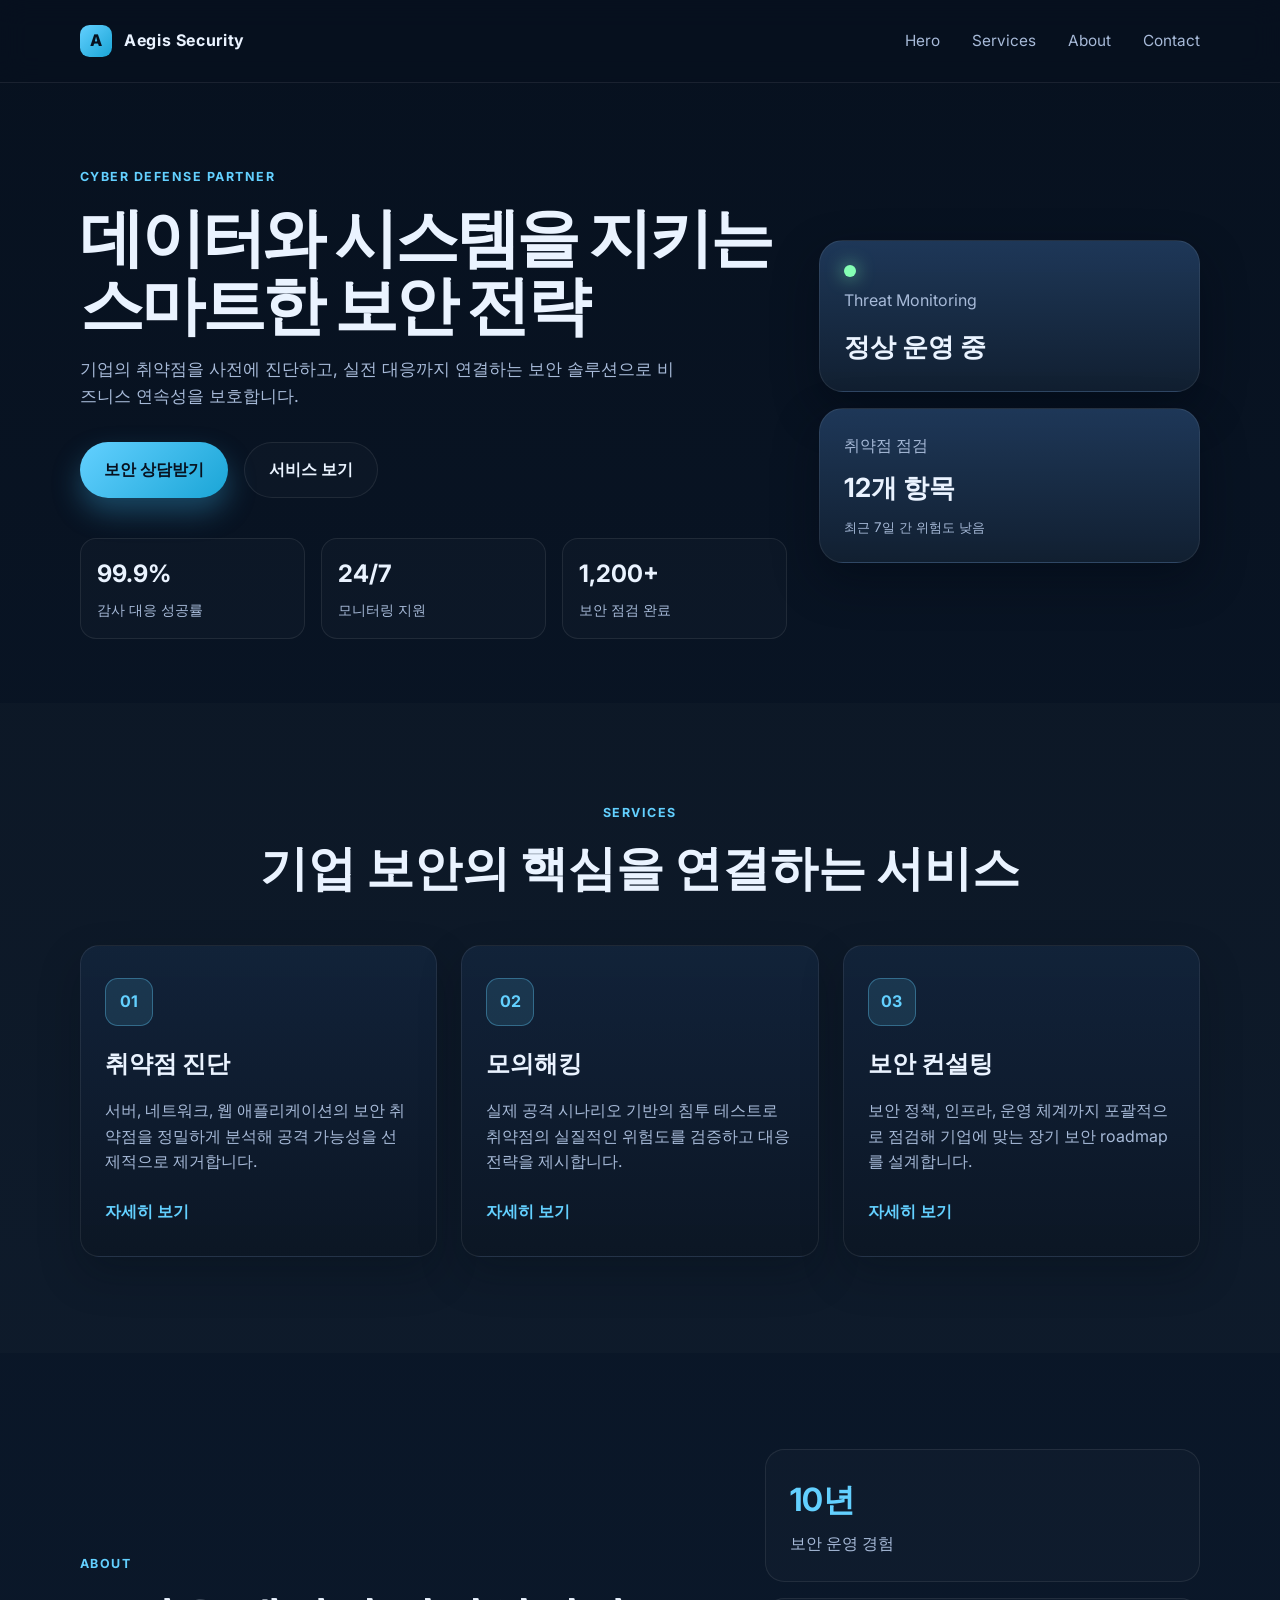
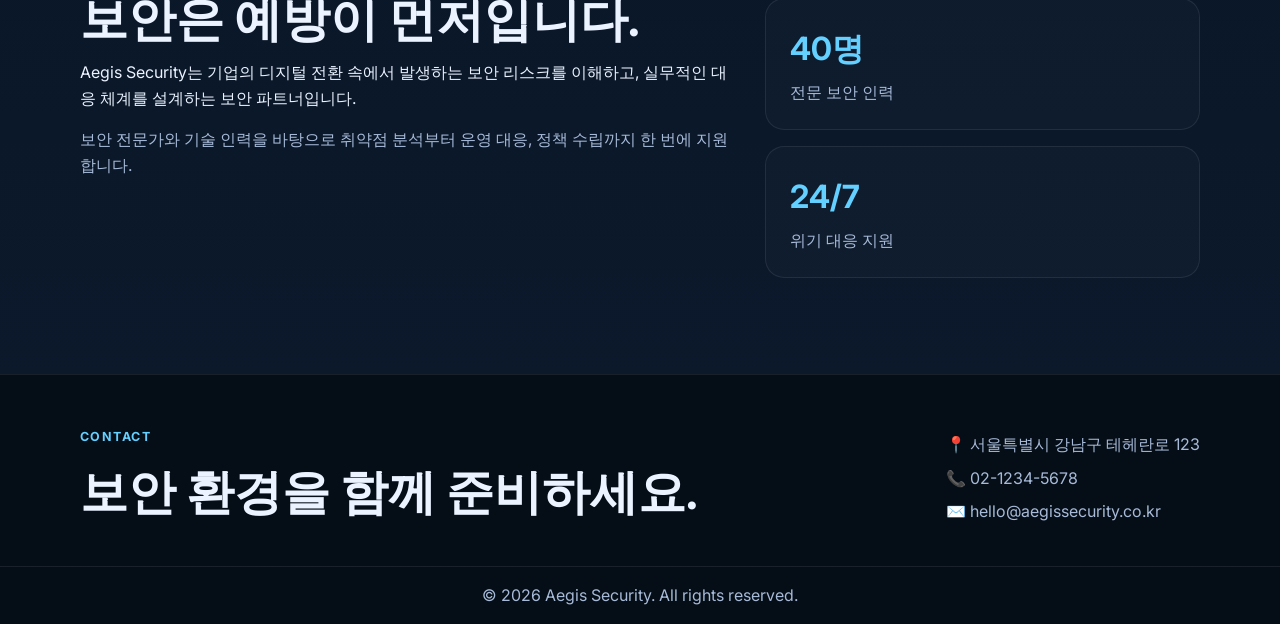
==== commit 61e00881: "Merge 474ddbdfe715736bbb4a4fe6e51a93a8da7528e9 into f74f6cb51fae288a2ac3f4f372af135b23879fbc" ====
--- a/index.html
+++ b/index.html
@@ -1,130 +1,183 @@
-<!doctype html>
+<!DOCTYPE html>
 <html lang="ko">
   <head>
-    <meta charset="utf-8">
-    <meta name="viewport" content="width=device-width, initial-scale=1">
-    <meta name="theme-color" content="#101d1b">
-    <meta name="description" content="현장의 위험을 먼저 발견하고, 비즈니스의 내일을 지키는 보안 파트너 세이프가드랩입니다.">
-    <title>세이프가드랩 | 먼저 발견하고, 끝까지 지킵니다</title>
-    <link rel="preconnect" href="https://fonts.googleapis.com">
-    <link rel="preconnect" href="https://fonts.gstatic.com" crossorigin>
-    <link href="https://fonts.googleapis.com/css2?family=DM+Mono:wght@400;500&family=Manrope:wght@400;500;600;700;800&family=Noto+Sans+KR:wght@400;500;600;700;800&display=swap" rel="stylesheet">
-    <link rel="stylesheet" href="style.css">
+    <meta charset="UTF-8" />
+    <meta name="viewport" content="width=device-width, initial-scale=1.0" />
+    <title>Aegis Security | 보안 솔루션</title>
+    <meta
+      name="description"
+      content="Aegis Security는 기업의 디지털 자산을 보호하는 보안 진단, 모의해킹, 보안 컨설팅 서비스를 제공합니다."
+    />
+    <link rel="preconnect" href="https://fonts.googleapis.com" />
+    <link rel="preconnect" href="https://fonts.gstatic.com" crossorigin />
+    <link
+      href="https://fonts.googleapis.com/css2?family=Inter:wght@400;500;600;700;800&display=swap"
+      rel="stylesheet"
+    />
+    <link rel="stylesheet" href="style.css" />
     <script src="script.js" defer></script>
   </head>
   <body>
     <header class="site-header">
-      <a class="brand" href="#hero" aria-label="세이프가드랩 홈">
-        <span class="brand-mark" aria-hidden="true">S</span>
-        <span class="brand-name">SAFEGUARD<span>LAB</span></span>
-      </a>
+      <div class="container nav-wrapper">
+        <a href="#hero" class="brand" aria-label="Aegis Security 홈">
+          <span class="brand-mark">A</span>
+          <span>Aegis Security</span>
+        </a>
 
-      <button class="menu-toggle" type="button" aria-label="메뉴 열기" aria-expanded="false" aria-controls="primary-navigation">
-        <span></span>
-        <span></span>
-      </button>
+        <button
+          class="nav-toggle"
+          type="button"
+          aria-expanded="false"
+          aria-controls="primary-menu"
+          aria-label="메뉴 열기"
+        >
+          <span></span>
+          <span></span>
+          <span></span>
+        </button>
 
-      <nav class="primary-navigation" id="primary-navigation" aria-label="주요 메뉴">
-        <a href="#hero">Hero</a>
-        <a href="#services">Services</a>
-        <a href="#about">About</a>
-        <a href="#contact">Contact</a>
-      </nav>
-      <a class="header-contact" href="#contact">보안 상담 <span aria-hidden="true">↗</span></a>
+        <nav class="main-nav" id="primary-menu" aria-label="메인 메뉴">
+          <ul>
+            <li><a href="#hero">Hero</a></li>
+            <li><a href="#services">Services</a></li>
+            <li><a href="#about">About</a></li>
+            <li><a href="#contact">Contact</a></li>
+          </ul>
+        </nav>
+      </div>
     </header>
 
     <main>
-      <section class="hero" id="hero" aria-labelledby="hero-title">
-        <div class="hero-copy">
-          <p class="eyebrow"><span class="status-dot"></span> DIGITAL RISK, UNDER CONTROL</p>
-          <h1 id="hero-title">먼저 발견하고,<br><span>끝까지 지킵니다.</span></h1>
-          <p class="hero-description">보이지 않는 위협을 먼저 찾아내고, 비즈니스가 멈추지 않도록 지키는 보안 파트너.</p>
-          <div class="hero-actions">
-            <a class="button button-primary" href="#services">보안 서비스 보기 <span aria-hidden="true">↘</span></a>
-            <a class="text-link" href="#about">세이프가드랩 알아보기 <span aria-hidden="true">→</span></a>
+      <section id="hero" class="hero section">
+        <div class="container hero-content">
+          <div class="hero-copy">
+            <p class="eyebrow">Cyber Defense Partner</p>
+            <h1>데이터와 시스템을 지키는 스마트한 보안 전략</h1>
+            <p class="lead">
+              기업의 취약점을 사전에 진단하고, 실전 대응까지 연결하는
+              보안 솔루션으로 비즈니스 연속성을 보호합니다.
+            </p>
+            <div class="hero-actions">
+              <a href="#contact" class="btn btn-primary">보안 상담받기</a>
+              <a href="#services" class="btn btn-secondary">서비스 보기</a>
+            </div>
+            <ul class="hero-metrics" aria-label="기업 보안 성과">
+              <li><strong>99.9%</strong><span>감사 대응 성공률</span></li>
+              <li><strong>24/7</strong><span>모니터링 지원</span></li>
+              <li><strong>1,200+</strong><span>보안 점검 완료</span></li>
+            </ul>
           </div>
-          <div class="hero-index"><span>01</span><span class="index-rule"></span><span>보안의 빈틈을 줄이는 일</span></div>
-        </div>
-        <div class="hero-visual" role="img" aria-label="정돈된 서버 랙이 놓인 데이터센터">
-          <div class="visual-shade"></div>
-          <div class="visual-tag"><span class="status-dot"></span> SECURITY OPERATIONS / 24·7</div>
-          <div class="visual-caption"><span>01 / 03</span><span>SEE THE RISK<br>BEFORE IT SEES YOU</span></div>
-          <span class="visual-crosshair crosshair-top" aria-hidden="true">+</span>
-          <span class="visual-crosshair crosshair-bottom" aria-hidden="true">+</span>
-        </div>
-        <div class="hero-side-label" aria-hidden="true">INDEPENDENT SECURITY PARTNER · EST. 2016</div>
-      </section>
 
-      <section class="services section-shell" id="services" aria-labelledby="services-title">
-        <div class="section-heading">
-          <div>
-            <p class="eyebrow section-kicker">WHAT WE DO <span>／ 02</span></p>
-            <h2 id="services-title">위험을 줄이는<br>세 가지 방법</h2>
+          <div class="hero-panel" aria-label="보안 위험 분석 카드">
+            <div class="panel-card panel-card-primary">
+              <span class="status-dot"></span>
+              <p>Threat Monitoring</p>
+              <strong>정상 운영 중</strong>
+            </div>
+            <div class="panel-card panel-card-secondary">
+              <span>취약점 점검</span>
+              <strong>12개 항목</strong>
+              <small>최근 7일 간 위험도 낮음</small>
+            </div>
           </div>
-          <p class="section-intro">기술을 이해하는 사람의 시선으로<br>보안의 다음 단계를 함께 설계합니다.</p>
-        </div>
-
-        <div class="service-list">
-          <article class="service-card">
-            <div class="service-topline"><span class="service-number">01</span><span class="service-symbol" aria-hidden="true">⌕</span></div>
-            <h3>취약점 진단</h3>
-            <p>시스템과 웹 서비스의 약한 고리를 찾아내고, 실제 개선으로 이어지는 우선순위를 제안합니다.</p>
-            <a href="#contact" class="service-link">자세히 보기 <span aria-hidden="true">↗</span></a>
-          </article>
-          <article class="service-card service-card-featured">
-            <div class="service-topline"><span class="service-number">02</span><span class="service-symbol" aria-hidden="true">⟋</span></div>
-            <h3>모의해킹</h3>
-            <p>공격자의 관점에서 방어 체계를 검증하고, 침해로 이어질 수 있는 경로를 확인합니다.</p>
-            <a href="#contact" class="service-link">자세히 보기 <span aria-hidden="true">↗</span></a>
-          </article>
-          <article class="service-card">
-            <div class="service-topline"><span class="service-number">03</span><span class="service-symbol" aria-hidden="true">⌘</span></div>
-            <h3>보안 컨설팅</h3>
-            <p>조직의 환경과 목표에 맞춰 실행 가능한 보안 전략과 지속 가능한 운영 체계를 만듭니다.</p>
-            <a href="#contact" class="service-link">자세히 보기 <span aria-hidden="true">↗</span></a>
-          </article>
         </div>
       </section>
 
-      <section class="about" id="about" aria-labelledby="about-title">
-        <div class="about-inner">
-          <div class="about-aside">
-            <p class="eyebrow">ABOUT US <span>／ 03</span></p>
-            <div class="about-stamp" aria-hidden="true"><span>TRUST</span><span>BY DESIGN</span><span>SG / 2016</span></div>
+      <section id="services" class="section services">
+        <div class="container">
+          <div class="section-heading">
+            <p class="eyebrow">Services</p>
+            <h2>기업 보안의 핵심을 연결하는 서비스</h2>
           </div>
-          <div class="about-copy">
-            <h2 id="about-title">보안은 도구가 아니라<br>함께 지키는 <span>약속</span>입니다.</h2>
-            <p>세이프가드랩은 보안 현장 경험을 바탕으로 조직이 마주한 위험을 정확히 진단합니다. 발견에 그치지 않고, 팀이 바로 실행할 수 있는 해결책을 함께 만듭니다.</p>
-            <p>기술과 사람, 두 가지를 모두 이해하는 파트너로서 고객의 신뢰와 비즈니스 연속성을 지켜갑니다.</p>
-            <a class="text-link about-link" href="#contact">함께 이야기하기 <span aria-hidden="true">→</span></a>
+
+          <div class="services-grid">
+            <article class="service-card">
+              <div class="icon-box">01</div>
+              <h3>취약점 진단</h3>
+              <p>
+                서버, 네트워크, 웹 애플리케이션의 보안 취약점을 정밀하게
+                분석해 공격 가능성을 선제적으로 제거합니다.
+              </p>
+              <a href="#contact">자세히 보기</a>
+            </article>
+
+            <article class="service-card">
+              <div class="icon-box">02</div>
+              <h3>모의해킹</h3>
+              <p>
+                실제 공격 시나리오 기반의 침투 테스트로 취약점의
+                실질적인 위험도를 검증하고 대응 전략을 제시합니다.
+              </p>
+              <a href="#contact">자세히 보기</a>
+            </article>
+
+            <article class="service-card">
+              <div class="icon-box">03</div>
+              <h3>보안 컨설팅</h3>
+              <p>
+                보안 정책, 인프라, 운영 체계까지 포괄적으로 점검해
+                기업에 맞는 장기 보안 roadmap를 설계합니다.
+              </p>
+              <a href="#contact">자세히 보기</a>
+            </article>
           </div>
-          <div class="about-metric"><strong>10<span>+</span></strong><span>YEARS OF<br>FIELD EXPERIENCE</span></div>
         </div>
       </section>
 
-      <section class="contact section-shell" id="contact" aria-labelledby="contact-title">
-        <div class="contact-copy">
-          <p class="eyebrow section-kicker">LET'S TALK <span>／ 04</span></p>
-          <h2 id="contact-title">지금, 보안의<br>다음 단계를 시작하세요.</h2>
-          <p>현재 상황을 들려주시면 필요한 보안 조치부터 함께 살펴보겠습니다.</p>
-        </div>
-        <div class="contact-details">
-          <a class="contact-email" href="mailto:hello@safeguardlab.example">hello@safeguardlab.example <span aria-hidden="true">↗</span></a>
-          <a href="tel:+8225550142">02-555-0142</a>
-          <p>서울특별시 강남구 테헤란로 123, 8층</p>
-          <span class="contact-note">MON—FRI&nbsp;&nbsp; 09:00—18:00 KST</span>
+      <section id="about" class="section about">
+        <div class="container about-layout">
+          <div class="about-copy">
+            <p class="eyebrow">About</p>
+            <h2>보안은 예방이 먼저입니다.</h2>
+            <p>
+              Aegis Security는 기업의 디지털 전환 속에서 발생하는 보안
+              리스크를 이해하고, 실무적인 대응 체계를 설계하는 보안
+              파트너입니다.
+            </p>
+            <p>
+              보안 전문가와 기술 인력을 바탕으로 취약점 분석부터
+              운영 대응, 정책 수립까지 한 번에 지원합니다.
+            </p>
+          </div>
+
+          <div class="about-panel">
+            <div class="mini-stat">
+              <strong>10년</strong>
+              <span>보안 운영 경험</span>
+            </div>
+            <div class="mini-stat">
+              <strong>40명</strong>
+              <span>전문 보안 인력</span>
+            </div>
+            <div class="mini-stat">
+              <strong>24/7</strong>
+              <span>위기 대응 지원</span>
+            </div>
+          </div>
         </div>
       </section>
     </main>
 
-    <footer class="site-footer">
-      <a class="brand footer-brand" href="#hero" aria-label="세이프가드랩 맨 위로">
-        <span class="brand-mark" aria-hidden="true">S</span>
-        <span class="brand-name">SAFEGUARD<span>LAB</span></span>
-      </a>
-      <p>먼저 발견하고, 끝까지 지킵니다.</p>
-      <span class="copyright">© 2026 SAFEGUARDLAB. ALL RIGHTS RESERVED.</span>
-      <a class="back-to-top" href="#hero" aria-label="맨 위로 이동">↑</a>
+    <footer id="contact" class="site-footer">
+      <div class="container footer-layout">
+        <div>
+          <p class="eyebrow">Contact</p>
+          <h2>보안 환경을 함께 준비하세요.</h2>
+        </div>
+
+        <div class="contact-info">
+          <p>📍 서울특별시 강남구 테헤란로 123</p>
+          <p>📞 02-1234-5678</p>
+          <p>✉️ hello@aegissecurity.co.kr</p>
+        </div>
+      </div>
+
+      <div class="footer-bottom">
+        <div class="container">
+          <p>© 2026 Aegis Security. All rights reserved.</p>
+        </div>
+      </div>
     </footer>
   </body>
-</html>+</html>
--- a/style.css
+++ b/style.css
@@ -1,268 +1,452 @@
 :root {
-  color-scheme: light;
-  --ink: #15211f;
-  --deep: #101d1b;
-  --paper: #f3f3ed;
-  --white: #fbfbf7;
-  --muted: #727a75;
-  --line: #d5d9d1;
-  --lime: #d8f36a;
-  --coral: #f08468;
-  --mono: "DM Mono", monospace;
-  --sans: "Manrope", "Noto Sans KR", sans-serif;
-  --kr: "Noto Sans KR", "Manrope", sans-serif;
-}
-
-* { box-sizing: border-box; }
-
-html { scroll-behavior: smooth; scroll-padding-top: 86px; }
+  --bg: #07111f;
+  --bg-soft: #0d1a2a;
+  --panel: #101f34;
+  --panel-strong: #142847;
+  --card: #11263f;
+  --text: #eaf3ff;
+  --muted: #a7bad8;
+  --primary: #63d0ff;
+  --primary-strong: #1aa5d6;
+  --accent: #85ffb4;
+  --line: rgba(255, 255, 255, 0.08);
+  --shadow: 0 18px 45px rgba(2, 8, 20, 0.45);
+}
+
+* {
+  box-sizing: border-box;
+  margin: 0;
+  padding: 0;
+}
+
+html {
+  scroll-behavior: smooth;
+}
 
 body {
-  margin: 0;
-  background: var(--paper);
-  color: var(--ink);
-  font-family: var(--kr);
-  -webkit-font-smoothing: antialiased;
-}
-
-a { color: inherit; text-decoration: none; }
-button { font: inherit; }
+  font-family: "Inter", sans-serif;
+  background: linear-gradient(180deg, #07111f 0%, #0c1a2d 100%);
+  color: var(--text);
+  line-height: 1.6;
+}
+
+img {
+  max-width: 100%;
+  display: block;
+}
+
+a {
+  color: inherit;
+  text-decoration: none;
+}
+
+button,
+input,
+textarea,
+select {
+  font: inherit;
+}
+
+.container {
+  width: min(1120px, calc(100% - 2rem));
+  margin: 0 auto;
+}
+
+.section {
+  padding: 6rem 0;
+}
+
+.eyebrow {
+  display: inline-block;
+  margin-bottom: 1rem;
+  color: var(--primary);
+  font-size: 0.78rem;
+  font-weight: 700;
+  letter-spacing: 0.12em;
+  text-transform: uppercase;
+}
+
+.section-heading {
+  text-align: center;
+  margin-bottom: 3rem;
+}
+
+.section-heading h2,
+.about-copy h2,
+.site-footer h2 {
+  font-size: clamp(2rem, 4vw, 3rem);
+  line-height: 1.2;
+  margin-bottom: 0.8rem;
+}
 
 .site-header {
-  position: relative;
-  z-index: 5;
+  position: sticky;
+  top: 0;
+  z-index: 20;
+  backdrop-filter: blur(14px);
+  background: rgba(7, 17, 31, 0.82);
+  border-bottom: 1px solid var(--line);
+}
+
+.nav-wrapper {
   display: flex;
   align-items: center;
   justify-content: space-between;
-  height: 78px;
-  padding: 0 7.1%;
-  background: var(--paper);
-  border-bottom: 1px solid rgba(21, 33, 31, .12);
-}
-
-.brand { display: inline-flex; align-items: center; gap: 10px; }
+  min-height: 82px;
+}
+
+.brand {
+  display: inline-flex;
+  align-items: center;
+  gap: 0.75rem;
+  font-weight: 700;
+  letter-spacing: 0.04em;
+}
+
 .brand-mark {
-  display: grid;
-  width: 32px;
-  height: 32px;
-  place-items: center;
-  background: var(--lime);
-  color: var(--deep);
-  font-family: var(--sans);
-  font-size: 18px;
+  display: inline-flex;
+  align-items: center;
+  justify-content: center;
+  width: 2rem;
+  height: 2rem;
+  border-radius: 0.6rem;
+  background: linear-gradient(135deg, var(--primary), var(--primary-strong));
+  color: var(--bg);
   font-weight: 800;
-  transform: rotate(-6deg);
-}
-.brand-name { font-family: var(--sans); font-size: 13px; font-weight: 800; letter-spacing: .04em; }
-.brand-name span { color: #72826d; font-weight: 500; }
-
-.primary-navigation { display: flex; align-items: center; gap: 38px; }
-.primary-navigation a, .header-contact { font-family: var(--sans); font-size: 12px; font-weight: 700; }
-.primary-navigation a { position: relative; padding: 8px 0; }
-.primary-navigation a::after {
-  position: absolute;
-  right: 0;
-  bottom: 1px;
-  left: 0;
-  height: 1px;
-  background: var(--ink);
-  content: "";
-  transform: scaleX(0);
-  transform-origin: left;
-  transition: transform .2s ease;
-}
-.primary-navigation a:hover::after, .primary-navigation a:focus-visible::after { transform: scaleX(1); }
-.header-contact { display: inline-flex; align-items: center; gap: 16px; padding: 12px 16px; border: 1px solid var(--ink); }
-.header-contact span { color: #637c39; font-size: 15px; }
-.menu-toggle { display: none; }
+}
+
+.main-nav ul {
+  display: flex;
+  align-items: center;
+  gap: 2rem;
+  list-style: none;
+}
+
+.main-nav a {
+  color: var(--muted);
+  font-size: 0.96rem;
+  transition: color 0.2s ease;
+}
+
+.main-nav a:hover,
+.main-nav a:focus-visible {
+  color: var(--text);
+}
+
+.nav-toggle {
+  display: none;
+  width: 3rem;
+  height: 3rem;
+  border: 1px solid var(--line);
+  border-radius: 0.75rem;
+  background: transparent;
+  color: var(--text);
+  cursor: pointer;
+}
+
+.nav-toggle span {
+  display: block;
+  width: 1.2rem;
+  height: 2px;
+  margin: 0.28rem auto;
+  background: var(--text);
+  border-radius: 999px;
+  transition: transform 0.2s ease, opacity 0.2s ease;
+}
 
 .hero {
-  position: relative;
-  display: grid;
-  grid-template-columns: 1fr .91fr;
-  min-height: 610px;
-  padding: 0 7.1%;
-  overflow: hidden;
-  background:
-    linear-gradient(90deg, rgba(16, 29, 27, .72) 0%, rgba(16, 29, 27, .58) 43%, rgba(16, 29, 27, .32) 100%),
-    linear-gradient(0deg, rgba(16, 29, 27, .2), rgba(16, 29, 27, .2)),
-    url("https://images.pexels.com/photos/325229/pexels-photo-325229.jpeg?auto=compress&cs=tinysrgb&w=1600") center / cover no-repeat;
-  color: var(--white);
-}
-.hero-copy { position: relative; z-index: 1; display: flex; flex-direction: column; align-items: flex-start; justify-content: center; padding: 76px 36px 86px 0; }
-.eyebrow { margin: 0; font-family: var(--mono); font-size: 10px; letter-spacing: .1em; }
-.hero .eyebrow { display: flex; align-items: center; gap: 10px; color: #c2c9bf; }
-.status-dot { display: inline-block; width: 7px; height: 7px; border-radius: 50%; background: var(--lime); box-shadow: 0 0 12px rgba(216, 243, 106, .55); }
-.hero h1 { margin: 32px 0 20px; font-size: clamp(42px, 5.05vw, 70px); font-weight: 700; line-height: 1.22; letter-spacing: -.06em; }
-.hero h1 span { color: var(--lime); }
-.hero-description { max-width: 390px; margin: 0; color: #bdc7c0; font-size: 14px; line-height: 1.9; word-break: keep-all; }
-.hero-actions { display: flex; align-items: center; gap: 24px; margin-top: 32px; }
-.button { display: inline-flex; align-items: center; justify-content: center; gap: 24px; min-height: 48px; padding: 0 18px; font-size: 12px; font-weight: 700; transition: background .2s ease, color .2s ease, transform .2s ease; }
-.button-primary { background: var(--lime); color: var(--deep); }
-.button-primary:hover { background: #e8ff93; transform: translateY(-2px); }
-.button-primary span { font-size: 17px; }
-.text-link { display: inline-flex; align-items: center; gap: 10px; font-size: 11px; font-weight: 600; }
-.text-link span { color: var(--lime); font-size: 16px; transition: transform .2s ease; }
-.text-link:hover span { transform: translateX(4px); }
-.hero-index { position: absolute; bottom: 34px; left: 0; display: flex; align-items: center; gap: 11px; color: #89948c; font-family: var(--mono); font-size: 9px; }
-.hero-index span:first-child { color: var(--lime); }
-.index-rule { width: 35px; height: 1px; background: #56615a; }
-
-.hero-visual {
-  position: relative;
-  align-self: stretch;
-  min-height: 610px;
-  margin: 0 -8.4vw 0 10px;
-  background: transparent;
-}
-.visual-shade { position: absolute; inset: 0; background: linear-gradient(90deg, rgba(16, 29, 27, .28), rgba(16, 29, 27, .03) 42%, rgba(16, 29, 27, .22)), linear-gradient(0deg, rgba(16, 29, 27, .57), transparent 48%); }
-.visual-tag { position: absolute; top: 26px; right: 8.5vw; display: flex; align-items: center; gap: 9px; padding: 9px 11px; border: 1px solid rgba(255, 255, 255, .35); background: rgba(16, 29, 27, .32); color: white; font-family: var(--mono); font-size: 8px; letter-spacing: .06em; }
-.visual-tag .status-dot { width: 6px; height: 6px; }
-.visual-caption { position: absolute; right: 8.5vw; bottom: 35px; left: 28px; display: flex; align-items: flex-end; justify-content: space-between; color: white; font-family: var(--mono); font-size: 9px; line-height: 1.8; }
-.visual-caption span:last-child { text-align: right; letter-spacing: .07em; }
-.visual-crosshair { position: absolute; right: 9vw; color: var(--lime); font-family: var(--mono); font-size: 17px; }
-.crosshair-top { top: 94px; }
-.crosshair-bottom { bottom: 105px; }
-.hero-side-label { position: absolute; top: 50%; right: 2.4%; color: rgba(255, 255, 255, .46); font-family: var(--mono); font-size: 8px; letter-spacing: .12em; writing-mode: vertical-rl; transform: translateY(-50%); }
-
-.section-shell { padding-right: 11.1%; padding-left: 11.1%; }
-.services { padding-top: 112px; padding-bottom: 120px; }
-.section-heading { display: flex; align-items: flex-end; justify-content: space-between; margin-bottom: 48px; }
-.section-kicker { margin-bottom: 19px; color: #758078; }
-.section-kicker span, .about-aside .eyebrow span { color: #97a08e; }
-.section-heading h2, .contact h2 { margin: 0; font-size: 36px; font-weight: 700; line-height: 1.4; letter-spacing: -.055em; }
-.section-intro { margin: 0 0 5px; color: var(--muted); font-size: 12px; line-height: 1.9; text-align: right; }
-.service-list { display: grid; grid-template-columns: repeat(3, minmax(0, 1fr)); border-top: 1px solid #aeb6ab; border-bottom: 1px solid #aeb6ab; }
-.service-card { min-height: 258px; padding: 23px 25px 25px; border-right: 1px solid var(--line); transition: background .22s ease, transform .22s ease; }
-.service-card:first-child { border-left: 1px solid var(--line); }
-.service-card:hover { position: relative; z-index: 1; background: #e9eddd; transform: translateY(-5px); }
-.service-card-featured { background: #e9eddd; }
-.service-topline { display: flex; align-items: flex-start; justify-content: space-between; color: #818a80; }
-.service-number { font-family: var(--mono); font-size: 10px; }
-.service-symbol { color: #6d833e; font-family: var(--sans); font-size: 27px; font-weight: 500; line-height: .9; }
-.service-card h3 { margin: 30px 0 11px; font-size: 19px; font-weight: 700; letter-spacing: -.04em; }
-.service-card p { min-height: 48px; margin: 0; color: #69736b; font-size: 11px; line-height: 1.8; word-break: keep-all; }
-.service-link { display: inline-flex; align-items: center; gap: 10px; margin-top: 22px; font-size: 10px; font-weight: 700; }
-.service-link span { color: #637c39; font-size: 15px; transition: transform .2s ease; }
-.service-link:hover span { transform: translate(2px, -2px); }
-
-.about { background: #e5e9df; }
-.about-inner { display: grid; grid-template-columns: 1fr 2.15fr .55fr; gap: 5.2%; align-items: start; padding: 94px 11.1% 100px; }
-.about-aside .eyebrow { color: #758078; }
-.about-stamp { display: flex; flex-direction: column; width: 106px; height: 106px; align-items: center; justify-content: center; gap: 2px; margin-top: 71px; border: 1px solid #aab59e; border-radius: 50%; color: #6e7d5c; font-family: var(--mono); font-size: 8px; line-height: 1.7; transform: rotate(-12deg); }
-.about-stamp span:nth-child(2) { color: #263d2f; font-weight: 500; }
-.about-copy h2 { margin: 0 0 23px; font-size: 31px; font-weight: 700; line-height: 1.5; letter-spacing: -.055em; }
-.about-copy h2 span { color: #687f43; }
-.about-copy p { max-width: 520px; margin: 0 0 13px; color: #626e64; font-size: 12px; line-height: 2; word-break: keep-all; }
-.about-link { margin-top: 16px; }
-.about-link span { color: #687f43; }
-.about-metric { display: flex; flex-direction: column; align-items: flex-end; padding-top: 70px; color: #778173; font-family: var(--mono); }
-.about-metric strong { color: #263d2f; font-family: var(--sans); font-size: 45px; font-weight: 600; letter-spacing: -.07em; line-height: 1; }
-.about-metric strong span { color: #778e4d; font-size: 25px; }
-.about-metric > span { margin-top: 10px; font-size: 8px; line-height: 1.8; text-align: right; }
-
-.contact { display: grid; grid-template-columns: 1.2fr .8fr; gap: 9%; align-items: end; padding-top: 104px; padding-bottom: 110px; }
-.contact h2 { font-size: 35px; }
-.contact-copy > p:last-child { margin: 17px 0 0; color: var(--muted); font-size: 12px; line-height: 1.8; }
-.contact-details { display: flex; flex-direction: column; align-items: flex-start; gap: 11px; padding: 0 0 3px 29px; border-left: 1px solid #cbd1c7; }
-.contact-details a { font-family: var(--sans); font-size: 13px; font-weight: 600; }
-.contact-details .contact-email { display: inline-flex; align-items: center; gap: 12px; margin-bottom: 4px; font-size: 16px; }
-.contact-email span { color: #637c39; }
-.contact-details p { margin: 0; color: var(--muted); font-size: 11px; }
-.contact-note { margin-top: 7px; color: #8a9389; font-family: var(--mono); font-size: 8px; }
-
-.site-footer { display: flex; min-height: 86px; align-items: center; gap: 23px; padding: 0 7.1%; border-top: 1px solid var(--line); }
-.footer-brand .brand-mark { width: 27px; height: 27px; font-size: 15px; }
-.footer-brand .brand-name { font-size: 11px; }
-.site-footer > p { margin: 0; color: #737d74; font-size: 10px; }
-.copyright { margin-left: auto; color: #939a91; font-family: var(--mono); font-size: 8px; }
-.back-to-top { display: grid; width: 31px; height: 31px; place-items: center; border: 1px solid #c4cbc0; font-family: var(--mono); font-size: 14px; transition: background .2s ease; }
-.back-to-top:hover { background: var(--lime); }
-
-a:focus-visible, button:focus-visible { outline: 2px solid #79944a; outline-offset: 4px; }
-
-@media (max-width: 900px) {
-  .site-header { padding-right: 5%; padding-left: 5%; }
-  .hero { grid-template-columns: 1fr .83fr; padding-right: 5%; padding-left: 5%; }
-  .hero h1 { font-size: clamp(40px, 6vw, 59px); }
-  .hero-visual { margin-right: -6vw; }
-  .section-shell { padding-right: 7%; padding-left: 7%; }
-  .about-inner { grid-template-columns: .8fr 2fr .45fr; gap: 4%; padding-right: 7%; padding-left: 7%; }
-  .service-card { padding-right: 18px; padding-left: 18px; }
-}
-
-@media (max-width: 640px) {
-  html { scroll-padding-top: 68px; }
-  .site-header { height: 66px; padding: 0 21px; }
-  .brand-mark { width: 29px; height: 29px; }
-  .header-contact { display: none; }
-  .menu-toggle { display: none; }
-  .site-header.has-menu .menu-toggle { position: relative; z-index: 7; display: flex; width: 42px; height: 42px; flex-direction: column; align-items: center; justify-content: center; gap: 6px; border: 1px solid #cbd1c7; background: transparent; cursor: pointer; }
-  .menu-toggle span { display: block; width: 17px; height: 1px; background: var(--ink); transition: transform .2s ease; }
-  .menu-toggle[aria-expanded="true"] span:first-child { transform: translateY(3.5px) rotate(45deg); }
-  .menu-toggle[aria-expanded="true"] span:last-child { transform: translateY(-3.5px) rotate(-45deg); }
-  .primary-navigation { gap: 0; }
-  .site-header.has-menu .primary-navigation { position: absolute; top: 65px; right: 0; left: 0; display: none; flex-direction: column; align-items: stretch; padding: 8px 21px 17px; border-bottom: 1px solid var(--line); background: var(--paper); }
-  .site-header.has-menu .primary-navigation.is-open { display: flex; }
-  .primary-navigation a { padding: 14px 0; border-bottom: 1px solid var(--line); font-size: 13px; }
-  .primary-navigation a::after { display: none; }
-
-  .hero { display: flex; min-height: auto; flex-direction: column; padding: 0; background-position: center, center, 92% center; }
-  .hero-copy { min-height: 477px; padding: 63px 25px 77px; }
-  .hero .eyebrow { font-size: 9px; }
-  .hero h1 { margin-top: 29px; font-size: clamp(42px, 12vw, 56px); }
-  .hero-description { max-width: 340px; font-size: 12px; }
-  .hero-actions { flex-wrap: wrap; gap: 18px; margin-top: 27px; }
-  .button { min-height: 45px; gap: 16px; padding: 0 13px; font-size: 11px; }
-  .text-link { font-size: 10px; }
-  .hero-index { bottom: 24px; left: 25px; }
-  .hero-visual { width: 100%; min-height: 300px; margin: 0; background-position: center 48%; }
-  .visual-tag { top: 17px; right: 17px; font-size: 7px; }
-  .visual-caption { right: 17px; bottom: 20px; left: 18px; }
-  .visual-crosshair { right: 20px; }
-  .crosshair-top { top: 74px; }
-  .crosshair-bottom { bottom: 75px; }
-  .hero-side-label { display: none; }
-
-  .section-shell { padding-right: 23px; padding-left: 23px; }
-  .services { padding-top: 75px; padding-bottom: 77px; }
-  .section-heading { align-items: flex-start; flex-direction: column; gap: 18px; margin-bottom: 29px; }
-  .section-kicker { margin-bottom: 14px; font-size: 9px; }
-  .section-heading h2, .contact h2 { font-size: 29px; }
-  .section-intro { font-size: 11px; text-align: left; }
-  .service-list { grid-template-columns: 1fr; }
-  .service-card, .service-card:first-child { min-height: auto; padding: 20px 18px 21px; border-right: 1px solid var(--line); border-bottom: 1px solid var(--line); border-left: 1px solid var(--line); }
-  .service-card:last-child { border-bottom: 0; }
-  .service-card h3 { margin: 20px 0 8px; font-size: 17px; }
-  .service-card p { min-height: 0; max-width: 420px; font-size: 11px; }
-  .service-link { margin-top: 15px; }
-  .service-card:hover { transform: translateY(-2px); }
-
-  .about-inner { grid-template-columns: 1fr auto; gap: 0 20px; padding: 69px 23px 73px; }
-  .about-aside { grid-column: 1 / -1; display: flex; align-items: center; justify-content: space-between; margin-bottom: 34px; }
-  .about-stamp { width: 75px; height: 75px; margin: 0 3px 0 0; font-size: 6px; }
-  .about-copy { grid-column: 1 / -1; }
-  .about-copy h2 { margin-bottom: 16px; font-size: 25px; }
-  .about-copy p { font-size: 11px; }
-  .about-metric { grid-column: 2; grid-row: 3; padding-top: 25px; }
-  .about-metric strong { font-size: 34px; }
-  .about-metric > span { font-size: 7px; }
-  .about-link { margin-top: 10px; }
-
-  .contact { grid-template-columns: 1fr; gap: 31px; padding-top: 75px; padding-bottom: 75px; }
-  .contact h2 { font-size: 28px; }
-  .contact-copy > p:last-child { max-width: 330px; font-size: 11px; }
-  .contact-details { gap: 11px; padding: 19px 0 0; border-top: 1px solid #cbd1c7; border-left: 0; }
-  .contact-details .contact-email { font-size: 14px; }
-  .contact-details a { font-size: 12px; }
-  .contact-details p { font-size: 10px; }
-
-  .site-footer { min-height: 110px; flex-wrap: wrap; gap: 10px 14px; padding: 18px 22px; }
-  .site-footer > p { font-size: 9px; }
-  .copyright { order: 3; width: calc(100% - 44px); margin: 0; font-size: 7px; }
-  .back-to-top { margin-left: auto; }
-}
-
-@media (prefers-reduced-motion: reduce) {
-  *, *::before, *::after { scroll-behavior: auto !important; transition-duration: .01ms !important; }
-}+  padding-top: 5rem;
+  padding-bottom: 4rem;
+}
+
+.hero-content {
+  display: grid;
+  grid-template-columns: 1.3fr 0.7fr;
+  align-items: center;
+  gap: 2rem;
+}
+
+.hero-copy h1 {
+  font-size: clamp(2.7rem, 5vw, 4.5rem);
+  line-height: 1.06;
+  letter-spacing: -0.05em;
+  margin-bottom: 1rem;
+}
+
+.lead {
+  color: var(--muted);
+  font-size: 1.08rem;
+  max-width: 38rem;
+}
+
+.hero-actions {
+  display: flex;
+  flex-wrap: wrap;
+  gap: 1rem;
+  margin-top: 2rem;
+}
+
+.btn {
+  display: inline-flex;
+  align-items: center;
+  justify-content: center;
+  min-height: 3.25rem;
+  padding: 0.9rem 1.5rem;
+  border-radius: 999px;
+  font-weight: 700;
+  transition: transform 0.2s ease, box-shadow 0.2s ease, background 0.2s ease;
+}
+
+.btn:hover,
+.btn:focus-visible {
+  transform: translateY(-2px);
+}
+
+.btn-primary {
+  background: linear-gradient(135deg, var(--primary), var(--primary-strong));
+  color: var(--bg);
+  box-shadow: 0 14px 28px rgba(58, 170, 220, 0.35);
+}
+
+.btn-secondary {
+  background: rgba(255, 255, 255, 0.02);
+  border: 1px solid var(--line);
+  color: var(--text);
+}
+
+.hero-metrics {
+  display: grid;
+  grid-template-columns: repeat(3, minmax(0, 1fr));
+  gap: 1rem;
+  list-style: none;
+  margin-top: 2.5rem;
+}
+
+.hero-metrics li {
+  padding: 1rem;
+  border: 1px solid var(--line);
+  border-radius: 1rem;
+  background: rgba(255, 255, 255, 0.02);
+}
+
+.hero-metrics strong {
+  display: block;
+  font-size: 1.5rem;
+  margin-bottom: 0.2rem;
+}
+
+.hero-metrics span {
+  color: var(--muted);
+  font-size: 0.85rem;
+}
+
+.hero-panel {
+  display: grid;
+  gap: 1rem;
+}
+
+.panel-card {
+  background: linear-gradient(180deg, rgba(33, 60, 94, 0.9), rgba(18, 32, 50, 0.95));
+  border: 1px solid var(--line);
+  border-radius: 1.5rem;
+  box-shadow: var(--shadow);
+}
+
+.panel-card-primary {
+  padding: 1.5rem;
+  display: flex;
+  flex-direction: column;
+  gap: 0.7rem;
+}
+
+.status-dot {
+  width: 0.75rem;
+  height: 0.75rem;
+  border-radius: 50%;
+  background: var(--accent);
+  box-shadow: 0 0 18px rgba(133, 255, 180, 0.8);
+}
+
+.panel-card-primary p,
+.panel-card-secondary span,
+.panel-card-secondary small {
+  color: var(--muted);
+}
+
+.panel-card-primary strong,
+.panel-card-secondary strong {
+  font-size: 1.65rem;
+}
+
+.panel-card-secondary {
+  padding: 1.5rem;
+  display: flex;
+  flex-direction: column;
+  gap: 0.5rem;
+}
+
+.services {
+  background: rgba(255, 255, 255, 0.015);
+}
+
+.services-grid {
+  display: grid;
+  grid-template-columns: repeat(3, minmax(0, 1fr));
+  gap: 1.5rem;
+}
+
+.service-card {
+  background: linear-gradient(180deg, rgba(18, 35, 58, 0.96), rgba(12, 23, 37, 0.98));
+  border: 1px solid var(--line);
+  border-radius: 1.2rem;
+  padding: 2rem 1.5rem;
+  box-shadow: 0 18px 40px rgba(3, 10, 18, 0.26);
+  transition: transform 0.25s ease, border-color 0.25s ease, box-shadow 0.25s ease;
+}
+
+.service-card:hover,
+.service-card:focus-within {
+  transform: translateY(-6px);
+  border-color: rgba(99, 208, 255, 0.5);
+  box-shadow: 0 22px 50px rgba(20, 77, 115, 0.35);
+}
+
+.icon-box {
+  display: inline-flex;
+  align-items: center;
+  justify-content: center;
+  width: 3rem;
+  height: 3rem;
+  border-radius: 0.8rem;
+  background: rgba(99, 208, 255, 0.12);
+  border: 1px solid rgba(99, 208, 255, 0.35);
+  color: var(--primary);
+  font-weight: 700;
+  margin-bottom: 1.2rem;
+}
+
+.service-card h3 {
+  font-size: 1.5rem;
+  margin-bottom: 0.9rem;
+}
+
+.service-card p {
+  color: var(--muted);
+  margin-bottom: 1.5rem;
+}
+
+.service-card a {
+  color: var(--primary);
+  font-weight: 700;
+}
+
+.about-layout {
+  display: grid;
+  grid-template-columns: 1.2fr 0.8fr;
+  align-items: center;
+  gap: 2rem;
+}
+
+.about-copy p + p {
+  margin-top: 1rem;
+  color: var(--muted);
+}
+
+.about-panel {
+  display: grid;
+  gap: 1rem;
+}
+
+.mini-stat {
+  display: flex;
+  flex-direction: column;
+  gap: 0.35rem;
+  padding: 1.5rem;
+  border-radius: 1.2rem;
+  background: rgba(255, 255, 255, 0.02);
+  border: 1px solid var(--line);
+}
+
+.mini-stat strong {
+  font-size: 2rem;
+  color: var(--primary);
+}
+
+.mini-stat span {
+  color: var(--muted);
+}
+
+.site-footer {
+  background: rgba(5, 13, 22, 0.9);
+  border-top: 1px solid var(--line);
+}
+
+.footer-layout {
+  display: flex;
+  justify-content: space-between;
+  align-items: center;
+  gap: 2rem;
+  padding: 3rem 0 2rem;
+}
+
+.contact-info {
+  display: grid;
+  gap: 0.5rem;
+  color: var(--muted);
+}
+
+.footer-bottom {
+  border-top: 1px solid var(--line);
+  padding: 1rem 0;
+  text-align: center;
+  color: var(--muted);
+}
+
+@media (max-width: 768px) {
+  .nav-toggle {
+    display: block;
+  }
+
+  .main-nav {
+    position: absolute;
+    top: 100%;
+    left: 1rem;
+    right: 1rem;
+    display: none;
+    padding: 0.75rem 1rem;
+    background: rgba(12, 25, 39, 0.98);
+    border: 1px solid var(--line);
+    border-radius: 1rem;
+    box-shadow: var(--shadow);
+  }
+
+  .main-nav.is-open {
+    display: block;
+  }
+
+  .main-nav ul {
+    flex-direction: column;
+    align-items: flex-start;
+    gap: 0.8rem;
+  }
+
+  .hero-content,
+  .about-layout,
+  .services-grid,
+  .footer-layout {
+    grid-template-columns: 1fr;
+    display: grid;
+  }
+
+  .hero {
+    padding-top: 4rem;
+  }
+
+  .hero-metrics {
+    grid-template-columns: 1fr;
+  }
+
+  .section {
+    padding: 4.5rem 0;
+  }
+}
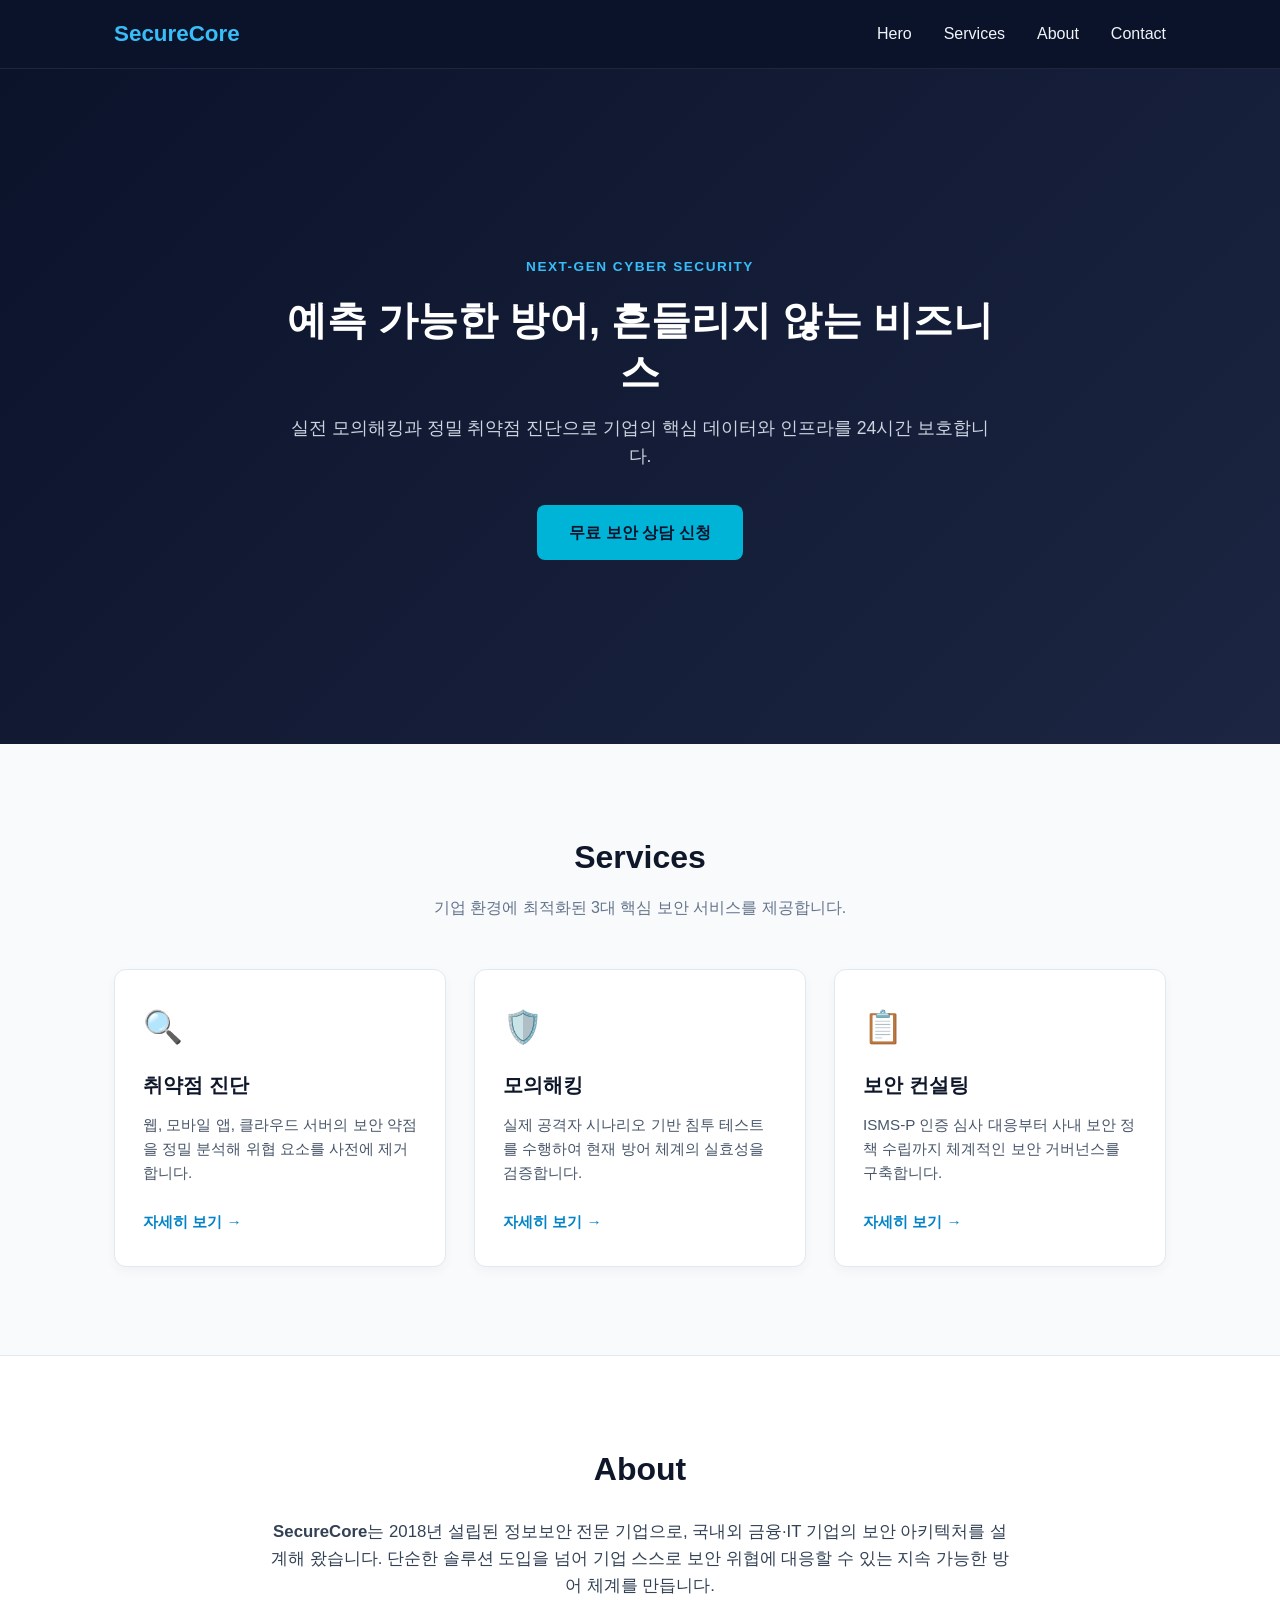
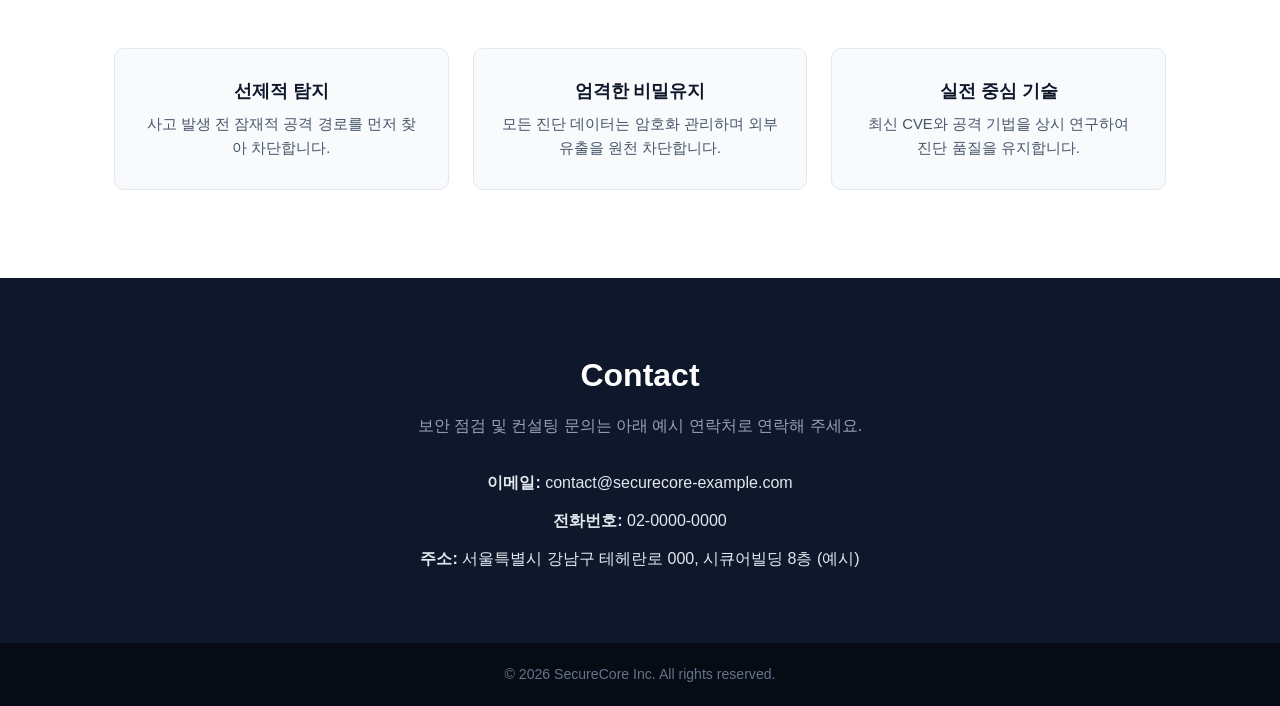
==== commit af3a5919: "완" ====
--- a/index.html
+++ b/index.html
@@ -1,183 +1,118 @@
 <!DOCTYPE html>
 <html lang="ko">
-  <head>
-    <meta charset="UTF-8" />
-    <meta name="viewport" content="width=device-width, initial-scale=1.0" />
-    <title>Aegis Security | 보안 솔루션</title>
-    <meta
-      name="description"
-      content="Aegis Security는 기업의 디지털 자산을 보호하는 보안 진단, 모의해킹, 보안 컨설팅 서비스를 제공합니다."
-    />
-    <link rel="preconnect" href="https://fonts.googleapis.com" />
-    <link rel="preconnect" href="https://fonts.gstatic.com" crossorigin />
-    <link
-      href="https://fonts.googleapis.com/css2?family=Inter:wght@400;500;600;700;800&display=swap"
-      rel="stylesheet"
-    />
-    <link rel="stylesheet" href="style.css" />
-    <script src="script.js" defer></script>
-  </head>
-  <body>
-    <header class="site-header">
-      <div class="container nav-wrapper">
-        <a href="#hero" class="brand" aria-label="Aegis Security 홈">
-          <span class="brand-mark">A</span>
-          <span>Aegis Security</span>
-        </a>
+<head>
+  <meta charset="UTF-8" />
+  <meta name="viewport" content="width=device-width, initial-scale=1.0" />
+  <title>SecureCore | 기업 정보보안 파트너</title>
+  <link rel="stylesheet" href="style.css" />
+</head>
+<body>
+  <!-- 1. Nav -->
+  <header class="header">
+    <nav class="nav">
+      <a href="#hero" class="logo">SecureCore</a>
+      <button class="hamburger" type="button" aria-label="메뉴 열기" aria-expanded="false">
+        <span></span>
+        <span></span>
+        <span></span>
+      </button>
+      <ul class="nav-links">
+        <li><a href="#hero">Hero</a></li>
+        <li><a href="#services">Services</a></li>
+        <li><a href="#about">About</a></li>
+        <li><a href="#contact">Contact</a></li>
+      </ul>
+    </nav>
+  </header>
 
-        <button
-          class="nav-toggle"
-          type="button"
-          aria-expanded="false"
-          aria-controls="primary-menu"
-          aria-label="메뉴 열기"
-        >
-          <span></span>
-          <span></span>
-          <span></span>
-        </button>
+  <main>
+    <!-- 2. Hero -->
+    <section id="hero" class="hero">
+      <div class="hero-inner">
+        <p class="hero-badge">NEXT-GEN CYBER SECURITY</p>
+        <h1 class="hero-title">예측 가능한 방어, 흔들리지 않는 비즈니스</h1>
+        <p class="hero-desc">
+          실전 모의해킹과 정밀 취약점 진단으로 기업의 핵심 데이터와 인프라를 24시간 보호합니다.
+        </p>
+        <a href="#contact" class="cta-button">무료 보안 상담 신청</a>
+      </div>
+    </section>
 
-        <nav class="main-nav" id="primary-menu" aria-label="메인 메뉴">
-          <ul>
-            <li><a href="#hero">Hero</a></li>
-            <li><a href="#services">Services</a></li>
-            <li><a href="#about">About</a></li>
-            <li><a href="#contact">Contact</a></li>
-          </ul>
-        </nav>
+    <!-- 3. Services -->
+    <section id="services" class="services">
+      <div class="container">
+        <h2 class="section-title">Services</h2>
+        <p class="section-subtitle">기업 환경에 최적화된 3대 핵심 보안 서비스를 제공합니다.</p>
+
+        <div class="service-grid">
+          <article class="service-card">
+            <div class="service-icon">🔍</div>
+            <h3>취약점 진단</h3>
+            <p>웹, 모바일 앱, 클라우드 서버의 보안 약점을 정밀 분석해 위협 요소를 사전에 제거합니다.</p>
+            <a href="#contact" class="detail-link">자세히 보기 →</a>
+          </article>
+
+          <article class="service-card">
+            <div class="service-icon">🛡️</div>
+            <h3>모의해킹</h3>
+            <p>실제 공격자 시나리오 기반 침투 테스트를 수행하여 현재 방어 체계의 실효성을 검증합니다.</p>
+            <a href="#contact" class="detail-link">자세히 보기 →</a>
+          </article>
+
+          <article class="service-card">
+            <div class="service-icon">📋</div>
+            <h3>보안 컨설팅</h3>
+            <p>ISMS-P 인증 심사 대응부터 사내 보안 정책 수립까지 체계적인 보안 거버넌스를 구축합니다.</p>
+            <a href="#contact" class="detail-link">자세히 보기 →</a>
+          </article>
+        </div>
       </div>
-    </header>
+    </section>
 
-    <main>
-      <section id="hero" class="hero section">
-        <div class="container hero-content">
-          <div class="hero-copy">
-            <p class="eyebrow">Cyber Defense Partner</p>
-            <h1>데이터와 시스템을 지키는 스마트한 보안 전략</h1>
-            <p class="lead">
-              기업의 취약점을 사전에 진단하고, 실전 대응까지 연결하는
-              보안 솔루션으로 비즈니스 연속성을 보호합니다.
-            </p>
-            <div class="hero-actions">
-              <a href="#contact" class="btn btn-primary">보안 상담받기</a>
-              <a href="#services" class="btn btn-secondary">서비스 보기</a>
-            </div>
-            <ul class="hero-metrics" aria-label="기업 보안 성과">
-              <li><strong>99.9%</strong><span>감사 대응 성공률</span></li>
-              <li><strong>24/7</strong><span>모니터링 지원</span></li>
-              <li><strong>1,200+</strong><span>보안 점검 완료</span></li>
-            </ul>
+    <!-- 4. About -->
+    <section id="about" class="about">
+      <div class="container">
+        <h2 class="section-title">About</h2>
+        <p class="about-text">
+          <strong>SecureCore</strong>는 2018년 설립된 정보보안 전문 기업으로, 국내외 금융·IT 기업의 보안 아키텍처를 설계해 왔습니다.
+          단순한 솔루션 도입을 넘어 기업 스스로 보안 위협에 대응할 수 있는 지속 가능한 방어 체계를 만듭니다.
+        </p>
+
+        <div class="about-values">
+          <div class="value-box">
+            <h4>선제적 탐지</h4>
+            <p>사고 발생 전 잠재적 공격 경로를 먼저 찾아 차단합니다.</p>
           </div>
-
-          <div class="hero-panel" aria-label="보안 위험 분석 카드">
-            <div class="panel-card panel-card-primary">
-              <span class="status-dot"></span>
-              <p>Threat Monitoring</p>
-              <strong>정상 운영 중</strong>
-            </div>
-            <div class="panel-card panel-card-secondary">
-              <span>취약점 점검</span>
-              <strong>12개 항목</strong>
-              <small>최근 7일 간 위험도 낮음</small>
-            </div>
+          <div class="value-box">
+            <h4>엄격한 비밀유지</h4>
+            <p>모든 진단 데이터는 암호화 관리하며 외부 유출을 원천 차단합니다.</p>
+          </div>
+          <div class="value-box">
+            <h4>실전 중심 기술</h4>
+            <p>최신 CVE와 공격 기법을 상시 연구하여 진단 품질을 유지합니다.</p>
           </div>
         </div>
-      </section>
+      </div>
+    </section>
+  </main>
 
-      <section id="services" class="section services">
-        <div class="container">
-          <div class="section-heading">
-            <p class="eyebrow">Services</p>
-            <h2>기업 보안의 핵심을 연결하는 서비스</h2>
-          </div>
+  <!-- 5. Contact / Footer -->
+  <section id="contact" class="contact">
+    <div class="container">
+      <h2 class="section-title light">Contact</h2>
+      <p class="contact-desc">보안 점검 및 컨설팅 문의는 아래 예시 연락처로 연락해 주세요.</p>
+      <ul class="contact-list">
+        <li><strong>이메일:</strong> contact@securecore-example.com</li>
+        <li><strong>전화번호:</strong> 02-0000-0000</li>
+        <li><strong>주소:</strong> 서울특별시 강남구 테헤란로 000, 시큐어빌딩 8층 (예시)</li>
+      </ul>
+    </div>
+  </section>
 
-          <div class="services-grid">
-            <article class="service-card">
-              <div class="icon-box">01</div>
-              <h3>취약점 진단</h3>
-              <p>
-                서버, 네트워크, 웹 애플리케이션의 보안 취약점을 정밀하게
-                분석해 공격 가능성을 선제적으로 제거합니다.
-              </p>
-              <a href="#contact">자세히 보기</a>
-            </article>
+  <footer class="footer">
+    <p>&copy; 2026 SecureCore Inc. All rights reserved.</p>
+  </footer>
 
-            <article class="service-card">
-              <div class="icon-box">02</div>
-              <h3>모의해킹</h3>
-              <p>
-                실제 공격 시나리오 기반의 침투 테스트로 취약점의
-                실질적인 위험도를 검증하고 대응 전략을 제시합니다.
-              </p>
-              <a href="#contact">자세히 보기</a>
-            </article>
-
-            <article class="service-card">
-              <div class="icon-box">03</div>
-              <h3>보안 컨설팅</h3>
-              <p>
-                보안 정책, 인프라, 운영 체계까지 포괄적으로 점검해
-                기업에 맞는 장기 보안 roadmap를 설계합니다.
-              </p>
-              <a href="#contact">자세히 보기</a>
-            </article>
-          </div>
-        </div>
-      </section>
-
-      <section id="about" class="section about">
-        <div class="container about-layout">
-          <div class="about-copy">
-            <p class="eyebrow">About</p>
-            <h2>보안은 예방이 먼저입니다.</h2>
-            <p>
-              Aegis Security는 기업의 디지털 전환 속에서 발생하는 보안
-              리스크를 이해하고, 실무적인 대응 체계를 설계하는 보안
-              파트너입니다.
-            </p>
-            <p>
-              보안 전문가와 기술 인력을 바탕으로 취약점 분석부터
-              운영 대응, 정책 수립까지 한 번에 지원합니다.
-            </p>
-          </div>
-
-          <div class="about-panel">
-            <div class="mini-stat">
-              <strong>10년</strong>
-              <span>보안 운영 경험</span>
-            </div>
-            <div class="mini-stat">
-              <strong>40명</strong>
-              <span>전문 보안 인력</span>
-            </div>
-            <div class="mini-stat">
-              <strong>24/7</strong>
-              <span>위기 대응 지원</span>
-            </div>
-          </div>
-        </div>
-      </section>
-    </main>
-
-    <footer id="contact" class="site-footer">
-      <div class="container footer-layout">
-        <div>
-          <p class="eyebrow">Contact</p>
-          <h2>보안 환경을 함께 준비하세요.</h2>
-        </div>
-
-        <div class="contact-info">
-          <p>📍 서울특별시 강남구 테헤란로 123</p>
-          <p>📞 02-1234-5678</p>
-          <p>✉️ hello@aegissecurity.co.kr</p>
-        </div>
-      </div>
-
-      <div class="footer-bottom">
-        <div class="container">
-          <p>© 2026 Aegis Security. All rights reserved.</p>
-        </div>
-      </div>
-    </footer>
-  </body>
-</html>
+  <script src="script.js"></script>
+</body>
+</html>
--- a/style.css
+++ b/style.css
@@ -1,22 +1,7 @@
-:root {
-  --bg: #07111f;
-  --bg-soft: #0d1a2a;
-  --panel: #101f34;
-  --panel-strong: #142847;
-  --card: #11263f;
-  --text: #eaf3ff;
-  --muted: #a7bad8;
-  --primary: #63d0ff;
-  --primary-strong: #1aa5d6;
-  --accent: #85ffb4;
-  --line: rgba(255, 255, 255, 0.08);
-  --shadow: 0 18px 45px rgba(2, 8, 20, 0.45);
-}
-
 * {
-  box-sizing: border-box;
   margin: 0;
   padding: 0;
+  box-sizing: border-box;
 }
 
 html {
@@ -24,429 +9,310 @@
 }
 
 body {
-  font-family: "Inter", sans-serif;
-  background: linear-gradient(180deg, #07111f 0%, #0c1a2d 100%);
-  color: var(--text);
+  font-family: 'Pretendard', -apple-system, BlinkMacSystemFont, 'Segoe UI', Roboto, sans-serif;
+  color: #1e293b;
+  background-color: #f8fafc;
   line-height: 1.6;
 }
 
-img {
-  max-width: 100%;
-  display: block;
-}
-
-a {
-  color: inherit;
-  text-decoration: none;
-}
-
-button,
-input,
-textarea,
-select {
-  font: inherit;
-}
-
 .container {
-  width: min(1120px, calc(100% - 2rem));
+  max-width: 1100px;
   margin: 0 auto;
-}
-
-.section {
-  padding: 6rem 0;
-}
-
-.eyebrow {
-  display: inline-block;
-  margin-bottom: 1rem;
-  color: var(--primary);
-  font-size: 0.78rem;
-  font-weight: 700;
-  letter-spacing: 0.12em;
-  text-transform: uppercase;
-}
-
-.section-heading {
-  text-align: center;
-  margin-bottom: 3rem;
-}
-
-.section-heading h2,
-.about-copy h2,
-.site-footer h2 {
-  font-size: clamp(2rem, 4vw, 3rem);
-  line-height: 1.2;
-  margin-bottom: 0.8rem;
-}
-
-.site-header {
+  padding: 0 1.5rem;
+}
+
+/* 1. Nav */
+.header {
   position: sticky;
   top: 0;
-  z-index: 20;
-  backdrop-filter: blur(14px);
-  background: rgba(7, 17, 31, 0.82);
-  border-bottom: 1px solid var(--line);
-}
-
-.nav-wrapper {
-  display: flex;
+  z-index: 100;
+  background-color: #0b132b;
+  border-bottom: 1px solid rgba(255, 255, 255, 0.08);
+}
+
+.nav {
+  max-width: 1100px;
+  margin: 0 auto;
+  padding: 1rem 1.5rem;
+  display: flex;
+  justify-content: space-between;
   align-items: center;
+}
+
+.logo {
+  font-size: 1.4rem;
+  font-weight: 800;
+  color: #38bdf8;
+  text-decoration: none;
+}
+
+.nav-links {
+  display: flex;
+  list-style: none;
+  gap: 2rem;
+}
+
+.nav-links a {
+  color: #f1f5f9;
+  text-decoration: none;
+  font-weight: 500;
+  transition: color 0.2s ease;
+}
+
+.nav-links a:hover {
+  color: #38bdf8;
+}
+
+.hamburger {
+  display: none;
+  flex-direction: column;
   justify-content: space-between;
-  min-height: 82px;
-}
-
-.brand {
-  display: inline-flex;
-  align-items: center;
-  gap: 0.75rem;
-  font-weight: 700;
-  letter-spacing: 0.04em;
-}
-
-.brand-mark {
-  display: inline-flex;
+  width: 26px;
+  height: 19px;
+  background: transparent;
+  border: none;
+  cursor: pointer;
+}
+
+.hamburger span {
+  display: block;
+  width: 100%;
+  height: 2.5px;
+  background-color: #ffffff;
+  border-radius: 2px;
+}
+
+/* 2. Hero */
+.hero {
+  min-height: 75vh;
+  background: linear-gradient(135deg, #0b132b 0%, #1c2541 100%);
+  color: #ffffff;
+  display: flex;
   align-items: center;
   justify-content: center;
-  width: 2rem;
-  height: 2rem;
-  border-radius: 0.6rem;
-  background: linear-gradient(135deg, var(--primary), var(--primary-strong));
-  color: var(--bg);
+  text-align: center;
+  padding: 4rem 1.5rem;
+}
+
+.hero-inner {
+  max-width: 720px;
+}
+
+.hero-badge {
+  display: inline-block;
+  font-size: 0.85rem;
+  font-weight: 700;
+  letter-spacing: 1.5px;
+  color: #38bdf8;
+  margin-bottom: 1rem;
+}
+
+.hero-title {
+  font-size: 2.5rem;
   font-weight: 800;
-}
-
-.main-nav ul {
-  display: flex;
-  align-items: center;
-  gap: 2rem;
+  line-height: 1.3;
+  margin-bottom: 1rem;
+}
+
+.hero-desc {
+  font-size: 1.1rem;
+  color: #cbd5e1;
+  margin-bottom: 2.2rem;
+}
+
+.cta-button {
+  display: inline-block;
+  background-color: #00b4d8;
+  color: #0b132b;
+  font-weight: 700;
+  padding: 0.9rem 2rem;
+  border-radius: 8px;
+  text-decoration: none;
+  transition: background-color 0.2s ease, transform 0.2s ease;
+}
+
+.cta-button:hover {
+  background-color: #38bdf8;
+  transform: translateY(-2px);
+}
+
+/* 공통 섹션 헤더 */
+.section-title {
+  text-align: center;
+  font-size: 2rem;
+  font-weight: 700;
+  margin-bottom: 0.75rem;
+  color: #0f172a;
+}
+
+.section-title.light {
+  color: #ffffff;
+}
+
+.section-subtitle {
+  text-align: center;
+  color: #64748b;
+  margin-bottom: 3rem;
+}
+
+/* 3. Services */
+.services {
+  padding: 5.5rem 0;
+}
+
+.service-grid {
+  display: grid;
+  grid-template-columns: repeat(3, 1fr);
+  gap: 1.75rem;
+}
+
+.service-card {
+  background-color: #ffffff;
+  border: 1px solid #e2e8f0;
+  border-radius: 12px;
+  padding: 2rem 1.75rem;
+  display: flex;
+  flex-direction: column;
+  box-shadow: 0 4px 12px rgba(15, 23, 42, 0.04);
+  transition: transform 0.25s ease, box-shadow 0.25s ease, border-color 0.25s ease;
+}
+
+/* 카드 hover 효과 */
+.service-card:hover {
+  transform: translateY(-8px);
+  box-shadow: 0 14px 28px rgba(15, 23, 42, 0.12);
+  border-color: #38bdf8;
+}
+
+.service-icon {
+  font-size: 2rem;
+  margin-bottom: 1rem;
+}
+
+.service-card h3 {
+  font-size: 1.25rem;
+  margin-bottom: 0.75rem;
+  color: #0f172a;
+}
+
+.service-card p {
+  color: #475569;
+  font-size: 0.95rem;
+  margin-bottom: 1.5rem;
+  flex-grow: 1;
+}
+
+.detail-link {
+  color: #0284c7;
+  font-weight: 600;
+  text-decoration: none;
+  font-size: 0.95rem;
+}
+
+.detail-link:hover {
+  text-decoration: underline;
+}
+
+/* 4. About */
+.about {
+  background-color: #ffffff;
+  padding: 5.5rem 0;
+  border-top: 1px solid #e2e8f0;
+}
+
+.about-text {
+  max-width: 740px;
+  margin: 1.5rem auto 3rem;
+  text-align: center;
+  color: #334155;
+  font-size: 1.05rem;
+}
+
+.about-values {
+  display: grid;
+  grid-template-columns: repeat(3, 1fr);
+  gap: 1.5rem;
+}
+
+.value-box {
+  background-color: #f8fafc;
+  border: 1px solid #e2e8f0;
+  border-radius: 10px;
+  padding: 1.75rem;
+  text-align: center;
+}
+
+.value-box h4 {
+  font-size: 1.1rem;
+  color: #0f172a;
+  margin-bottom: 0.5rem;
+}
+
+.value-box p {
+  font-size: 0.93rem;
+  color: #475569;
+}
+
+/* 5. Contact & Footer */
+.contact {
+  background-color: #0f172a;
+  color: #e2e8f0;
+  padding: 4.5rem 0;
+  text-align: center;
+}
+
+.contact-desc {
+  color: #94a3b8;
+  margin-bottom: 2rem;
+}
+
+.contact-list {
   list-style: none;
-}
-
-.main-nav a {
-  color: var(--muted);
-  font-size: 0.96rem;
-  transition: color 0.2s ease;
-}
-
-.main-nav a:hover,
-.main-nav a:focus-visible {
-  color: var(--text);
-}
-
-.nav-toggle {
-  display: none;
-  width: 3rem;
-  height: 3rem;
-  border: 1px solid var(--line);
-  border-radius: 0.75rem;
-  background: transparent;
-  color: var(--text);
-  cursor: pointer;
-}
-
-.nav-toggle span {
-  display: block;
-  width: 1.2rem;
-  height: 2px;
-  margin: 0.28rem auto;
-  background: var(--text);
-  border-radius: 999px;
-  transition: transform 0.2s ease, opacity 0.2s ease;
-}
-
-.hero {
-  padding-top: 5rem;
-  padding-bottom: 4rem;
-}
-
-.hero-content {
-  display: grid;
-  grid-template-columns: 1.3fr 0.7fr;
-  align-items: center;
-  gap: 2rem;
-}
-
-.hero-copy h1 {
-  font-size: clamp(2.7rem, 5vw, 4.5rem);
-  line-height: 1.06;
-  letter-spacing: -0.05em;
-  margin-bottom: 1rem;
-}
-
-.lead {
-  color: var(--muted);
-  font-size: 1.08rem;
-  max-width: 38rem;
-}
-
-.hero-actions {
-  display: flex;
-  flex-wrap: wrap;
-  gap: 1rem;
-  margin-top: 2rem;
-}
-
-.btn {
-  display: inline-flex;
-  align-items: center;
-  justify-content: center;
-  min-height: 3.25rem;
-  padding: 0.9rem 1.5rem;
-  border-radius: 999px;
-  font-weight: 700;
-  transition: transform 0.2s ease, box-shadow 0.2s ease, background 0.2s ease;
-}
-
-.btn:hover,
-.btn:focus-visible {
-  transform: translateY(-2px);
-}
-
-.btn-primary {
-  background: linear-gradient(135deg, var(--primary), var(--primary-strong));
-  color: var(--bg);
-  box-shadow: 0 14px 28px rgba(58, 170, 220, 0.35);
-}
-
-.btn-secondary {
-  background: rgba(255, 255, 255, 0.02);
-  border: 1px solid var(--line);
-  color: var(--text);
-}
-
-.hero-metrics {
-  display: grid;
-  grid-template-columns: repeat(3, minmax(0, 1fr));
-  gap: 1rem;
-  list-style: none;
-  margin-top: 2.5rem;
-}
-
-.hero-metrics li {
-  padding: 1rem;
-  border: 1px solid var(--line);
-  border-radius: 1rem;
-  background: rgba(255, 255, 255, 0.02);
-}
-
-.hero-metrics strong {
-  display: block;
-  font-size: 1.5rem;
-  margin-bottom: 0.2rem;
-}
-
-.hero-metrics span {
-  color: var(--muted);
-  font-size: 0.85rem;
-}
-
-.hero-panel {
-  display: grid;
-  gap: 1rem;
-}
-
-.panel-card {
-  background: linear-gradient(180deg, rgba(33, 60, 94, 0.9), rgba(18, 32, 50, 0.95));
-  border: 1px solid var(--line);
-  border-radius: 1.5rem;
-  box-shadow: var(--shadow);
-}
-
-.panel-card-primary {
-  padding: 1.5rem;
   display: flex;
   flex-direction: column;
-  gap: 0.7rem;
-}
-
-.status-dot {
-  width: 0.75rem;
-  height: 0.75rem;
-  border-radius: 50%;
-  background: var(--accent);
-  box-shadow: 0 0 18px rgba(133, 255, 180, 0.8);
-}
-
-.panel-card-primary p,
-.panel-card-secondary span,
-.panel-card-secondary small {
-  color: var(--muted);
-}
-
-.panel-card-primary strong,
-.panel-card-secondary strong {
-  font-size: 1.65rem;
-}
-
-.panel-card-secondary {
-  padding: 1.5rem;
-  display: flex;
-  flex-direction: column;
-  gap: 0.5rem;
-}
-
-.services {
-  background: rgba(255, 255, 255, 0.015);
-}
-
-.services-grid {
-  display: grid;
-  grid-template-columns: repeat(3, minmax(0, 1fr));
-  gap: 1.5rem;
-}
-
-.service-card {
-  background: linear-gradient(180deg, rgba(18, 35, 58, 0.96), rgba(12, 23, 37, 0.98));
-  border: 1px solid var(--line);
-  border-radius: 1.2rem;
-  padding: 2rem 1.5rem;
-  box-shadow: 0 18px 40px rgba(3, 10, 18, 0.26);
-  transition: transform 0.25s ease, border-color 0.25s ease, box-shadow 0.25s ease;
-}
-
-.service-card:hover,
-.service-card:focus-within {
-  transform: translateY(-6px);
-  border-color: rgba(99, 208, 255, 0.5);
-  box-shadow: 0 22px 50px rgba(20, 77, 115, 0.35);
-}
-
-.icon-box {
-  display: inline-flex;
-  align-items: center;
-  justify-content: center;
-  width: 3rem;
-  height: 3rem;
-  border-radius: 0.8rem;
-  background: rgba(99, 208, 255, 0.12);
-  border: 1px solid rgba(99, 208, 255, 0.35);
-  color: var(--primary);
-  font-weight: 700;
-  margin-bottom: 1.2rem;
-}
-
-.service-card h3 {
-  font-size: 1.5rem;
-  margin-bottom: 0.9rem;
-}
-
-.service-card p {
-  color: var(--muted);
-  margin-bottom: 1.5rem;
-}
-
-.service-card a {
-  color: var(--primary);
-  font-weight: 700;
-}
-
-.about-layout {
-  display: grid;
-  grid-template-columns: 1.2fr 0.8fr;
-  align-items: center;
-  gap: 2rem;
-}
-
-.about-copy p + p {
-  margin-top: 1rem;
-  color: var(--muted);
-}
-
-.about-panel {
-  display: grid;
-  gap: 1rem;
-}
-
-.mini-stat {
-  display: flex;
-  flex-direction: column;
-  gap: 0.35rem;
-  padding: 1.5rem;
-  border-radius: 1.2rem;
-  background: rgba(255, 255, 255, 0.02);
-  border: 1px solid var(--line);
-}
-
-.mini-stat strong {
-  font-size: 2rem;
-  color: var(--primary);
-}
-
-.mini-stat span {
-  color: var(--muted);
-}
-
-.site-footer {
-  background: rgba(5, 13, 22, 0.9);
-  border-top: 1px solid var(--line);
-}
-
-.footer-layout {
-  display: flex;
-  justify-content: space-between;
-  align-items: center;
-  gap: 2rem;
-  padding: 3rem 0 2rem;
-}
-
-.contact-info {
-  display: grid;
-  gap: 0.5rem;
-  color: var(--muted);
-}
-
-.footer-bottom {
-  border-top: 1px solid var(--line);
-  padding: 1rem 0;
-  text-align: center;
-  color: var(--muted);
-}
-
+  gap: 0.75rem;
+  font-size: 1rem;
+}
+
+.footer {
+  background-color: #070b14;
+  color: #64748b;
+  text-align: center;
+  padding: 1.25rem;
+  font-size: 0.88rem;
+}
+
+/* 모바일 반응형 */
 @media (max-width: 768px) {
-  .nav-toggle {
-    display: block;
-  }
-
-  .main-nav {
-    position: absolute;
-    top: 100%;
-    left: 1rem;
-    right: 1rem;
+  .nav {
+    flex-wrap: wrap;
+  }
+
+  .hamburger {
+    display: flex;
+  }
+
+  .nav-links {
     display: none;
-    padding: 0.75rem 1rem;
-    background: rgba(12, 25, 39, 0.98);
-    border: 1px solid var(--line);
-    border-radius: 1rem;
-    box-shadow: var(--shadow);
-  }
-
-  .main-nav.is-open {
-    display: block;
-  }
-
-  .main-nav ul {
     flex-direction: column;
-    align-items: flex-start;
-    gap: 0.8rem;
-  }
-
-  .hero-content,
-  .about-layout,
-  .services-grid,
-  .footer-layout {
+    width: 100%;
+    text-align: center;
+    gap: 1rem;
+    padding-top: 1rem;
+    margin-top: 1rem;
+    border-top: 1px solid rgba(255, 255, 255, 0.1);
+  }
+
+  .nav-links.active {
+    display: flex;
+  }
+
+  .hero-title {
+    font-size: 1.9rem;
+  }
+
+  .service-grid,
+  .about-values {
     grid-template-columns: 1fr;
-    display: grid;
-  }
-
-  .hero {
-    padding-top: 4rem;
-  }
-
-  .hero-metrics {
-    grid-template-columns: 1fr;
-  }
-
-  .section {
-    padding: 4.5rem 0;
-  }
-}
+  }
+}
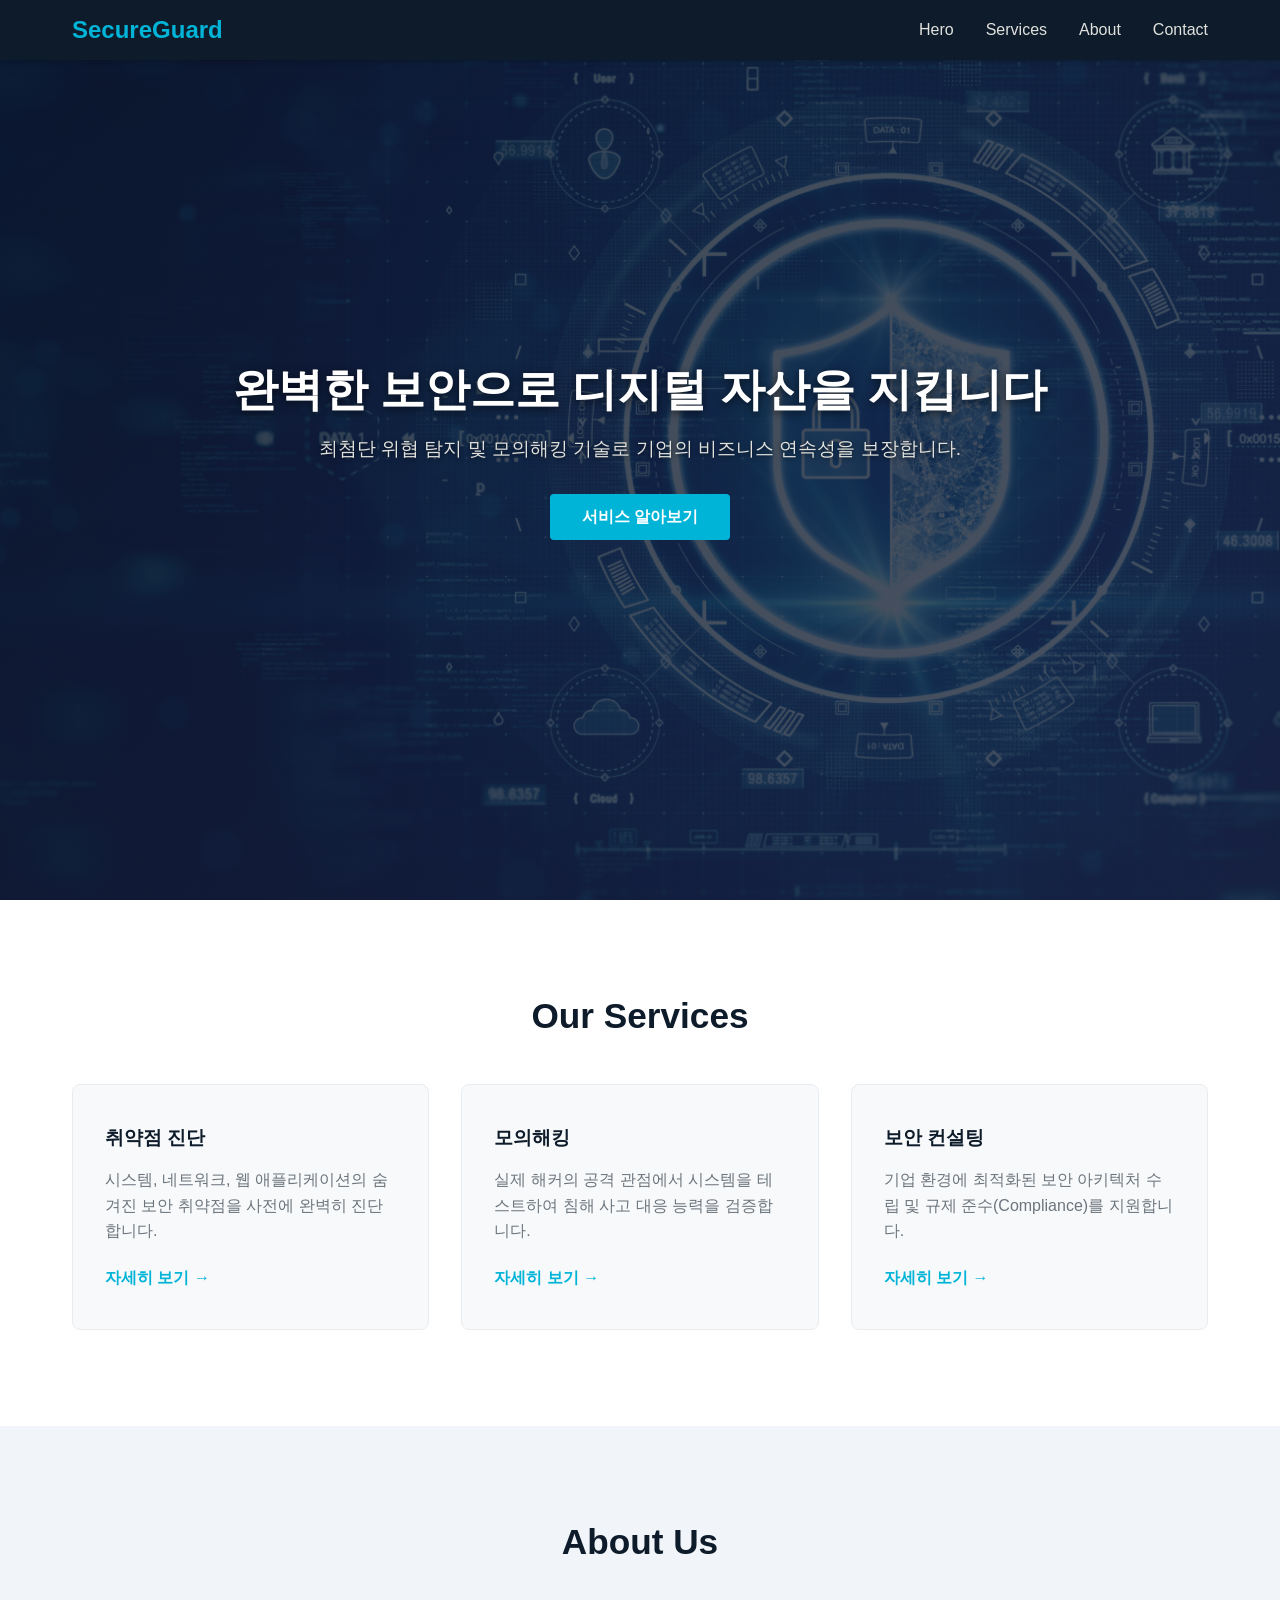
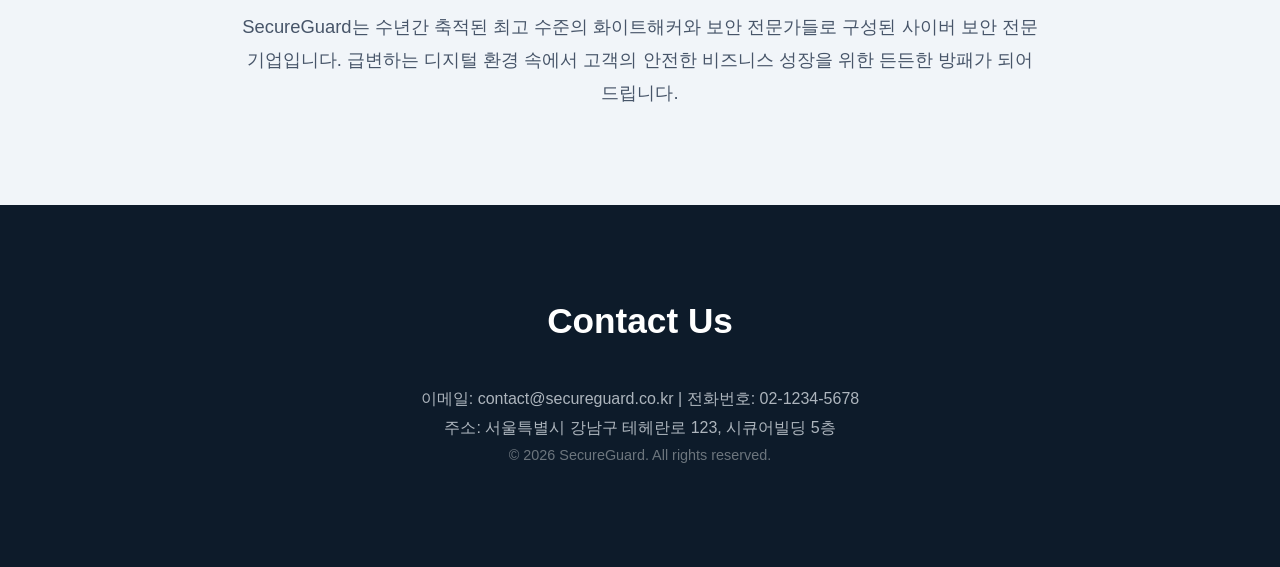
==== commit ac6baa79: "Merge c0b4893b8be739b58167d9b539c7f5f20cdde1f2 into f74f6cb51fae288a2ac3f4f372af135b23879fbc" ====
--- a/index.html
+++ b/index.html
@@ -1,118 +1,84 @@
 <!DOCTYPE html>
 <html lang="ko">
 <head>
-  <meta charset="UTF-8" />
-  <meta name="viewport" content="width=device-width, initial-scale=1.0" />
-  <title>SecureCore | 기업 정보보안 파트너</title>
-  <link rel="stylesheet" href="style.css" />
+    <meta charset="UTF-8">
+    <meta name="viewport" content="width=device-width, initial-scale=1.0">
+    <title>SecureGuard - 차세대 사이버 보안 솔루션</title>
+    <link rel="stylesheet" href="style.css">
 </head>
 <body>
-  <!-- 1. Nav -->
-  <header class="header">
-    <nav class="nav">
-      <a href="#hero" class="logo">SecureCore</a>
-      <button class="hamburger" type="button" aria-label="메뉴 열기" aria-expanded="false">
-        <span></span>
-        <span></span>
-        <span></span>
-      </button>
-      <ul class="nav-links">
-        <li><a href="#hero">Hero</a></li>
-        <li><a href="#services">Services</a></li>
-        <li><a href="#about">About</a></li>
-        <li><a href="#contact">Contact</a></li>
-      </ul>
-    </nav>
-  </header>
+    <!-- Nav Section -->
+    <header class="header">
+        <div class="nav-container">
+            <a href="#hero" class="logo">SecureGuard</a>
+            <button class="hamburger" id="hamburger" aria-label="메뉴 열기">
+                <span></span>
+                <span></span>
+                <span></span>
+            </button>
+            <nav class="nav-menu" id="nav-menu">
+                <a href="#hero" class="nav-link">Hero</a>
+                <a href="#services" class="nav-link">Services</a>
+                <a href="#about" class="nav-link">About</a>
+                <a href="#contact" class="nav-link">Contact</a>
+            </nav>
+        </div>
+    </header>
 
-  <main>
-    <!-- 2. Hero -->
+    <!-- Hero Section -->
     <section id="hero" class="hero">
-      <div class="hero-inner">
-        <p class="hero-badge">NEXT-GEN CYBER SECURITY</p>
-        <h1 class="hero-title">예측 가능한 방어, 흔들리지 않는 비즈니스</h1>
-        <p class="hero-desc">
-          실전 모의해킹과 정밀 취약점 진단으로 기업의 핵심 데이터와 인프라를 24시간 보호합니다.
-        </p>
-        <a href="#contact" class="cta-button">무료 보안 상담 신청</a>
-      </div>
+        <div class="hero-content">
+            <h1>완벽한 보안으로 디지털 자산을 지킵니다</h1>
+            <p>최첨단 위협 탐지 및 모의해킹 기술로 기업의 비즈니스 연속성을 보장합니다.</p>
+            <a href="#services" class="cta-button">서비스 알아보기</a>
+        </div>
     </section>
 
-    <!-- 3. Services -->
+    <!-- Services Section -->
     <section id="services" class="services">
-      <div class="container">
-        <h2 class="section-title">Services</h2>
-        <p class="section-subtitle">기업 환경에 최적화된 3대 핵심 보안 서비스를 제공합니다.</p>
-
-        <div class="service-grid">
-          <article class="service-card">
-            <div class="service-icon">🔍</div>
-            <h3>취약점 진단</h3>
-            <p>웹, 모바일 앱, 클라우드 서버의 보안 약점을 정밀 분석해 위협 요소를 사전에 제거합니다.</p>
-            <a href="#contact" class="detail-link">자세히 보기 →</a>
-          </article>
-
-          <article class="service-card">
-            <div class="service-icon">🛡️</div>
-            <h3>모의해킹</h3>
-            <p>실제 공격자 시나리오 기반 침투 테스트를 수행하여 현재 방어 체계의 실효성을 검증합니다.</p>
-            <a href="#contact" class="detail-link">자세히 보기 →</a>
-          </article>
-
-          <article class="service-card">
-            <div class="service-icon">📋</div>
-            <h3>보안 컨설팅</h3>
-            <p>ISMS-P 인증 심사 대응부터 사내 보안 정책 수립까지 체계적인 보안 거버넌스를 구축합니다.</p>
-            <a href="#contact" class="detail-link">자세히 보기 →</a>
-          </article>
+        <div class="section-container">
+            <h2>Our Services</h2>
+            <div class="service-grid">
+                <div class="service-card">
+                    <h3>취약점 진단</h3>
+                    <p>시스템, 네트워크, 웹 애플리케이션의 숨겨진 보안 취약점을 사전에 완벽히 진단합니다.</p>
+                    <a href="#" class="detail-link">자세히 보기 &rarr;</a>
+                </div>
+                <div class="service-card">
+                    <h3>모의해킹</h3>
+                    <p>실제 해커의 공격 관점에서 시스템을 테스트하여 침해 사고 대응 능력을 검증합니다.</p>
+                    <a href="#" class="detail-link">자세히 보기 &rarr;</a>
+                </div>
+                <div class="service-card">
+                    <h3>보안 컨설팅</h3>
+                    <p>기업 환경에 최적화된 보안 아키텍처 수립 및 규제 준수(Compliance)를 지원합니다.</p>
+                    <a href="#" class="detail-link">자세히 보기 &rarr;</a>
+                </div>
+            </div>
         </div>
-      </div>
     </section>
 
-    <!-- 4. About -->
+    <!-- About Section -->
     <section id="about" class="about">
-      <div class="container">
-        <h2 class="section-title">About</h2>
-        <p class="about-text">
-          <strong>SecureCore</strong>는 2018년 설립된 정보보안 전문 기업으로, 국내외 금융·IT 기업의 보안 아키텍처를 설계해 왔습니다.
-          단순한 솔루션 도입을 넘어 기업 스스로 보안 위협에 대응할 수 있는 지속 가능한 방어 체계를 만듭니다.
-        </p>
+        <div class="section-container">
+            <h2>About Us</h2>
+            <p class="about-text">
+                SecureGuard는 수년간 축적된 최고 수준의 화이트해커와 보안 전문가들로 구성된 사이버 보안 전문 기업입니다. 
+                급변하는 디지털 환경 속에서 고객의 안전한 비즈니스 성장을 위한 든든한 방패가 되어 드립니다.
+            </p>
+        </div>
+    </section>
 
-        <div class="about-values">
-          <div class="value-box">
-            <h4>선제적 탐지</h4>
-            <p>사고 발생 전 잠재적 공격 경로를 먼저 찾아 차단합니다.</p>
-          </div>
-          <div class="value-box">
-            <h4>엄격한 비밀유지</h4>
-            <p>모든 진단 데이터는 암호화 관리하며 외부 유출을 원천 차단합니다.</p>
-          </div>
-          <div class="value-box">
-            <h4>실전 중심 기술</h4>
-            <p>최신 CVE와 공격 기법을 상시 연구하여 진단 품질을 유지합니다.</p>
-          </div>
+    <!-- Contact & Footer Section -->
+    <footer id="contact" class="contact">
+        <div class="section-container">
+            <h2>Contact Us</h2>
+            <p>이메일: contact@secureguard.co.kr | 전화번호: 02-1234-5678</p>
+            <p>주소: 서울특별시 강남구 테헤란로 123, 시큐어빌딩 5층</p>
+            <p class="copyright">&copy; 2026 SecureGuard. All rights reserved.</p>
         </div>
-      </div>
-    </section>
-  </main>
+    </footer>
 
-  <!-- 5. Contact / Footer -->
-  <section id="contact" class="contact">
-    <div class="container">
-      <h2 class="section-title light">Contact</h2>
-      <p class="contact-desc">보안 점검 및 컨설팅 문의는 아래 예시 연락처로 연락해 주세요.</p>
-      <ul class="contact-list">
-        <li><strong>이메일:</strong> contact@securecore-example.com</li>
-        <li><strong>전화번호:</strong> 02-0000-0000</li>
-        <li><strong>주소:</strong> 서울특별시 강남구 테헤란로 000, 시큐어빌딩 8층 (예시)</li>
-      </ul>
-    </div>
-  </section>
-
-  <footer class="footer">
-    <p>&copy; 2026 SecureCore Inc. All rights reserved.</p>
-  </footer>
-
-  <script src="script.js"></script>
+    <script src="script.js"></script>
 </body>
-</html>+</html>
--- a/style.css
+++ b/style.css
@@ -1,318 +1,241 @@
 * {
-  margin: 0;
-  padding: 0;
-  box-sizing: border-box;
+    margin: 0;
+    padding: 0;
+    box-sizing: border-box;
 }
 
 html {
-  scroll-behavior: smooth;
-}
-
-body {
-  font-family: 'Pretendard', -apple-system, BlinkMacSystemFont, 'Segoe UI', Roboto, sans-serif;
-  color: #1e293b;
-  background-color: #f8fafc;
-  line-height: 1.6;
-}
-
-.container {
-  max-width: 1100px;
-  margin: 0 auto;
-  padding: 0 1.5rem;
-}
-
-/* 1. Nav */
+    scroll-behavior: smooth;
+    font-family: 'Segoe UI', AppleSDGothicNeo, sans-serif;
+    color: #333;
+    background-color: #f9fbff;
+}
+
+/* Header & Nav */
 .header {
-  position: sticky;
-  top: 0;
-  z-index: 100;
-  background-color: #0b132b;
-  border-bottom: 1px solid rgba(255, 255, 255, 0.08);
-}
-
-.nav {
-  max-width: 1100px;
-  margin: 0 auto;
-  padding: 1rem 1.5rem;
-  display: flex;
-  justify-content: space-between;
-  align-items: center;
+    position: fixed;
+    top: 0;
+    left: 0;
+    width: 100%;
+    background: #0d1b2a;
+    color: #fff;
+    box-shadow: 0 2px 5px rgba(0,0,0,0.2);
+    z-index: 1000;
+}
+
+.nav-container {
+    max-width: 1200px;
+    margin: 0 auto;
+    display: flex;
+    justify-content: space-between;
+    align-items: center;
+    padding: 1rem 2rem;
 }
 
 .logo {
-  font-size: 1.4rem;
-  font-weight: 800;
-  color: #38bdf8;
-  text-decoration: none;
-}
-
-.nav-links {
-  display: flex;
-  list-style: none;
-  gap: 2rem;
-}
-
-.nav-links a {
-  color: #f1f5f9;
-  text-decoration: none;
-  font-weight: 500;
-  transition: color 0.2s ease;
-}
-
-.nav-links a:hover {
-  color: #38bdf8;
+    font-size: 1.5rem;
+    font-weight: bold;
+    color: #00b4d8;
+    text-decoration: none;
+}
+
+.nav-menu {
+    display: flex;
+    gap: 2rem;
+}
+
+.nav-link {
+    color: #e0e1dd;
+    text-decoration: none;
+    transition: color 0.3s;
+}
+
+.nav-link:hover {
+    color: #00b4d8;
 }
 
 .hamburger {
-  display: none;
-  flex-direction: column;
-  justify-content: space-between;
-  width: 26px;
-  height: 19px;
-  background: transparent;
-  border: none;
-  cursor: pointer;
-}
-
-.hamburger span {
-  display: block;
-  width: 100%;
-  height: 2.5px;
-  background-color: #ffffff;
-  border-radius: 2px;
-}
-
-/* 2. Hero */
-.hero {
-  min-height: 75vh;
-  background: linear-gradient(135deg, #0b132b 0%, #1c2541 100%);
-  color: #ffffff;
-  display: flex;
-  align-items: center;
-  justify-content: center;
-  text-align: center;
-  padding: 4rem 1.5rem;
-}
-
-.hero-inner {
-  max-width: 720px;
-}
-
-.hero-badge {
-  display: inline-block;
-  font-size: 0.85rem;
-  font-weight: 700;
-  letter-spacing: 1.5px;
-  color: #38bdf8;
-  margin-bottom: 1rem;
-}
-
-.hero-title {
-  font-size: 2.5rem;
-  font-weight: 800;
-  line-height: 1.3;
-  margin-bottom: 1rem;
-}
-
-.hero-desc {
-  font-size: 1.1rem;
-  color: #cbd5e1;
-  margin-bottom: 2.2rem;
-}
-
-.cta-button {
-  display: inline-block;
-  background-color: #00b4d8;
-  color: #0b132b;
-  font-weight: 700;
-  padding: 0.9rem 2rem;
-  border-radius: 8px;
-  text-decoration: none;
-  transition: background-color 0.2s ease, transform 0.2s ease;
-}
-
-.cta-button:hover {
-  background-color: #38bdf8;
-  transform: translateY(-2px);
-}
-
-/* 공통 섹션 헤더 */
-.section-title {
-  text-align: center;
-  font-size: 2rem;
-  font-weight: 700;
-  margin-bottom: 0.75rem;
-  color: #0f172a;
-}
-
-.section-title.light {
-  color: #ffffff;
-}
-
-.section-subtitle {
-  text-align: center;
-  color: #64748b;
-  margin-bottom: 3rem;
-}
-
-/* 3. Services */
-.services {
-  padding: 5.5rem 0;
-}
-
-.service-grid {
-  display: grid;
-  grid-template-columns: repeat(3, 1fr);
-  gap: 1.75rem;
-}
-
-.service-card {
-  background-color: #ffffff;
-  border: 1px solid #e2e8f0;
-  border-radius: 12px;
-  padding: 2rem 1.75rem;
-  display: flex;
-  flex-direction: column;
-  box-shadow: 0 4px 12px rgba(15, 23, 42, 0.04);
-  transition: transform 0.25s ease, box-shadow 0.25s ease, border-color 0.25s ease;
-}
-
-/* 카드 hover 효과 */
-.service-card:hover {
-  transform: translateY(-8px);
-  box-shadow: 0 14px 28px rgba(15, 23, 42, 0.12);
-  border-color: #38bdf8;
-}
-
-.service-icon {
-  font-size: 2rem;
-  margin-bottom: 1rem;
-}
-
-.service-card h3 {
-  font-size: 1.25rem;
-  margin-bottom: 0.75rem;
-  color: #0f172a;
-}
-
-.service-card p {
-  color: #475569;
-  font-size: 0.95rem;
-  margin-bottom: 1.5rem;
-  flex-grow: 1;
-}
-
-.detail-link {
-  color: #0284c7;
-  font-weight: 600;
-  text-decoration: none;
-  font-size: 0.95rem;
-}
-
-.detail-link:hover {
-  text-decoration: underline;
-}
-
-/* 4. About */
-.about {
-  background-color: #ffffff;
-  padding: 5.5rem 0;
-  border-top: 1px solid #e2e8f0;
-}
-
-.about-text {
-  max-width: 740px;
-  margin: 1.5rem auto 3rem;
-  text-align: center;
-  color: #334155;
-  font-size: 1.05rem;
-}
-
-.about-values {
-  display: grid;
-  grid-template-columns: repeat(3, 1fr);
-  gap: 1.5rem;
-}
-
-.value-box {
-  background-color: #f8fafc;
-  border: 1px solid #e2e8f0;
-  border-radius: 10px;
-  padding: 1.75rem;
-  text-align: center;
-}
-
-.value-box h4 {
-  font-size: 1.1rem;
-  color: #0f172a;
-  margin-bottom: 0.5rem;
-}
-
-.value-box p {
-  font-size: 0.93rem;
-  color: #475569;
-}
-
-/* 5. Contact & Footer */
-.contact {
-  background-color: #0f172a;
-  color: #e2e8f0;
-  padding: 4.5rem 0;
-  text-align: center;
-}
-
-.contact-desc {
-  color: #94a3b8;
-  margin-bottom: 2rem;
-}
-
-.contact-list {
-  list-style: none;
-  display: flex;
-  flex-direction: column;
-  gap: 0.75rem;
-  font-size: 1rem;
-}
-
-.footer {
-  background-color: #070b14;
-  color: #64748b;
-  text-align: center;
-  padding: 1.25rem;
-  font-size: 0.88rem;
-}
-
-/* 모바일 반응형 */
-@media (max-width: 768px) {
-  .nav {
-    flex-wrap: wrap;
-  }
-
-  .hamburger {
-    display: flex;
-  }
-
-  .nav-links {
     display: none;
     flex-direction: column;
-    width: 100%;
+    gap: 5px;
+    background: none;
+    border: none;
+    cursor: pointer;
+}
+
+.hamburger span {
+    display: block;
+    width: 25px;
+    height: 3px;
+    background: #fff;
+    transition: 0.3s;
+}
+
+/* Hero Section - 로컬 파일 image.png 배경 지정 */
+.hero {
+    height: 100vh;
+    /* 같은 폴더 안의 image.png를 불러오고, 어두운 그라데이션 레이어로 글자 가독성을 높입니다 */
+    background: linear-gradient(135deg, rgba(13, 27, 42, 0.8), rgba(27, 38, 59, 0.8)), 
+                url('image.png');
+    background-size: cover;
+    background-position: center;
+    background-repeat: no-repeat;
+    background-attachment: fixed;
+    color: #fff;
+    display: flex;
+    align-items: center;
+    justify-content: center;
     text-align: center;
-    gap: 1rem;
-    padding-top: 1rem;
-    margin-top: 1rem;
-    border-top: 1px solid rgba(255, 255, 255, 0.1);
-  }
-
-  .nav-links.active {
-    display: flex;
-  }
-
-  .hero-title {
-    font-size: 1.9rem;
-  }
-
-  .service-grid,
-  .about-values {
-    grid-template-columns: 1fr;
-  }
-}+    padding: 0 1rem;
+}
+
+.hero-content h1 {
+    font-size: 2.8rem;
+    margin-bottom: 1rem;
+    color: #fff;
+    text-shadow: 0 2px 8px rgba(0,0,0,0.6);
+}
+
+.hero-content p {
+    font-size: 1.2rem;
+    margin-bottom: 2rem;
+    color: #e0e1dd;
+    text-shadow: 0 1px 4px rgba(0,0,0,0.6);
+}
+
+.cta-button {
+    display: inline-block;
+    padding: 0.8rem 2rem;
+    background: #00b4d8;
+    color: #fff;
+    border-radius: 4px;
+    text-decoration: none;
+    font-weight: bold;
+    transition: background 0.3s, transform 0.2s;
+}
+
+.cta-button:hover {
+    background: #0096c7;
+    transform: translateY(-2px);
+}
+
+/* Common Section */
+.section-container {
+    max-width: 1200px;
+    margin: 0 auto;
+    padding: 6rem 2rem;
+    text-align: center;
+}
+
+.section-container h2 {
+    font-size: 2.2rem;
+    margin-bottom: 3rem;
+    color: #0d1b2a;
+}
+
+/* Services Section */
+.services {
+    background: #fff;
+}
+
+.service-grid {
+    display: grid;
+    grid-template-columns: repeat(auto-fit, minmax(300px, 1fr));
+    gap: 2rem;
+}
+
+.service-card {
+    background: #f8f9fa;
+    padding: 2.5rem 2rem;
+    border-radius: 8px;
+    border: 1px solid #e9ecef;
+    text-align: left;
+    transition: transform 0.3s ease, box-shadow 0.3s ease;
+}
+
+.service-card:hover {
+    transform: translateY(-8px);
+    box-shadow: 0 10px 20px rgba(0, 180, 216, 0.15);
+}
+
+.service-card h3 {
+    margin-bottom: 1rem;
+    color: #0d1b2a;
+}
+
+.service-card p {
+    color: #6c757d;
+    margin-bottom: 1.5rem;
+    line-height: 1.6;
+}
+
+.detail-link {
+    color: #00b4d8;
+    text-decoration: none;
+    font-weight: 600;
+}
+
+.detail-link:hover {
+    text-decoration: underline;
+}
+
+/* About Section */
+.about {
+    background: #f1f5f9;
+}
+
+.about-text {
+    max-width: 800px;
+    margin: 0 auto;
+    font-size: 1.15rem;
+    line-height: 1.8;
+    color: #475569;
+}
+
+/* Contact & Footer */
+.contact {
+    background: #0d1b2a;
+    color: #adb5bd;
+}
+
+.contact h2 {
+    color: #fff;
+}
+
+.contact p {
+    margin: 0.5rem 0;
+}
+
+.copyright {
+    margin-top: 3rem;
+    font-size: 0.9rem;
+    color: #6c757d;
+}
+
+/* Mobile Responsive */
+@media (max-width: 768px) {
+    .nav-menu {
+        display: none;
+        flex-direction: column;
+        position: absolute;
+        top: 100%;
+        left: 0;
+        width: 100%;
+        background: #0d1b2a;
+        padding: 1.5rem 2rem;
+        gap: 1.2rem;
+        box-shadow: 0 4px 6px rgba(0,0,0,0.2);
+    }
+
+    .nav-menu.active {
+        display: flex;
+    }
+
+    .hamburger {
+        display: flex;
+    }
+
+    .hero-content h1 {
+        font-size: 2rem;
+    }
+}
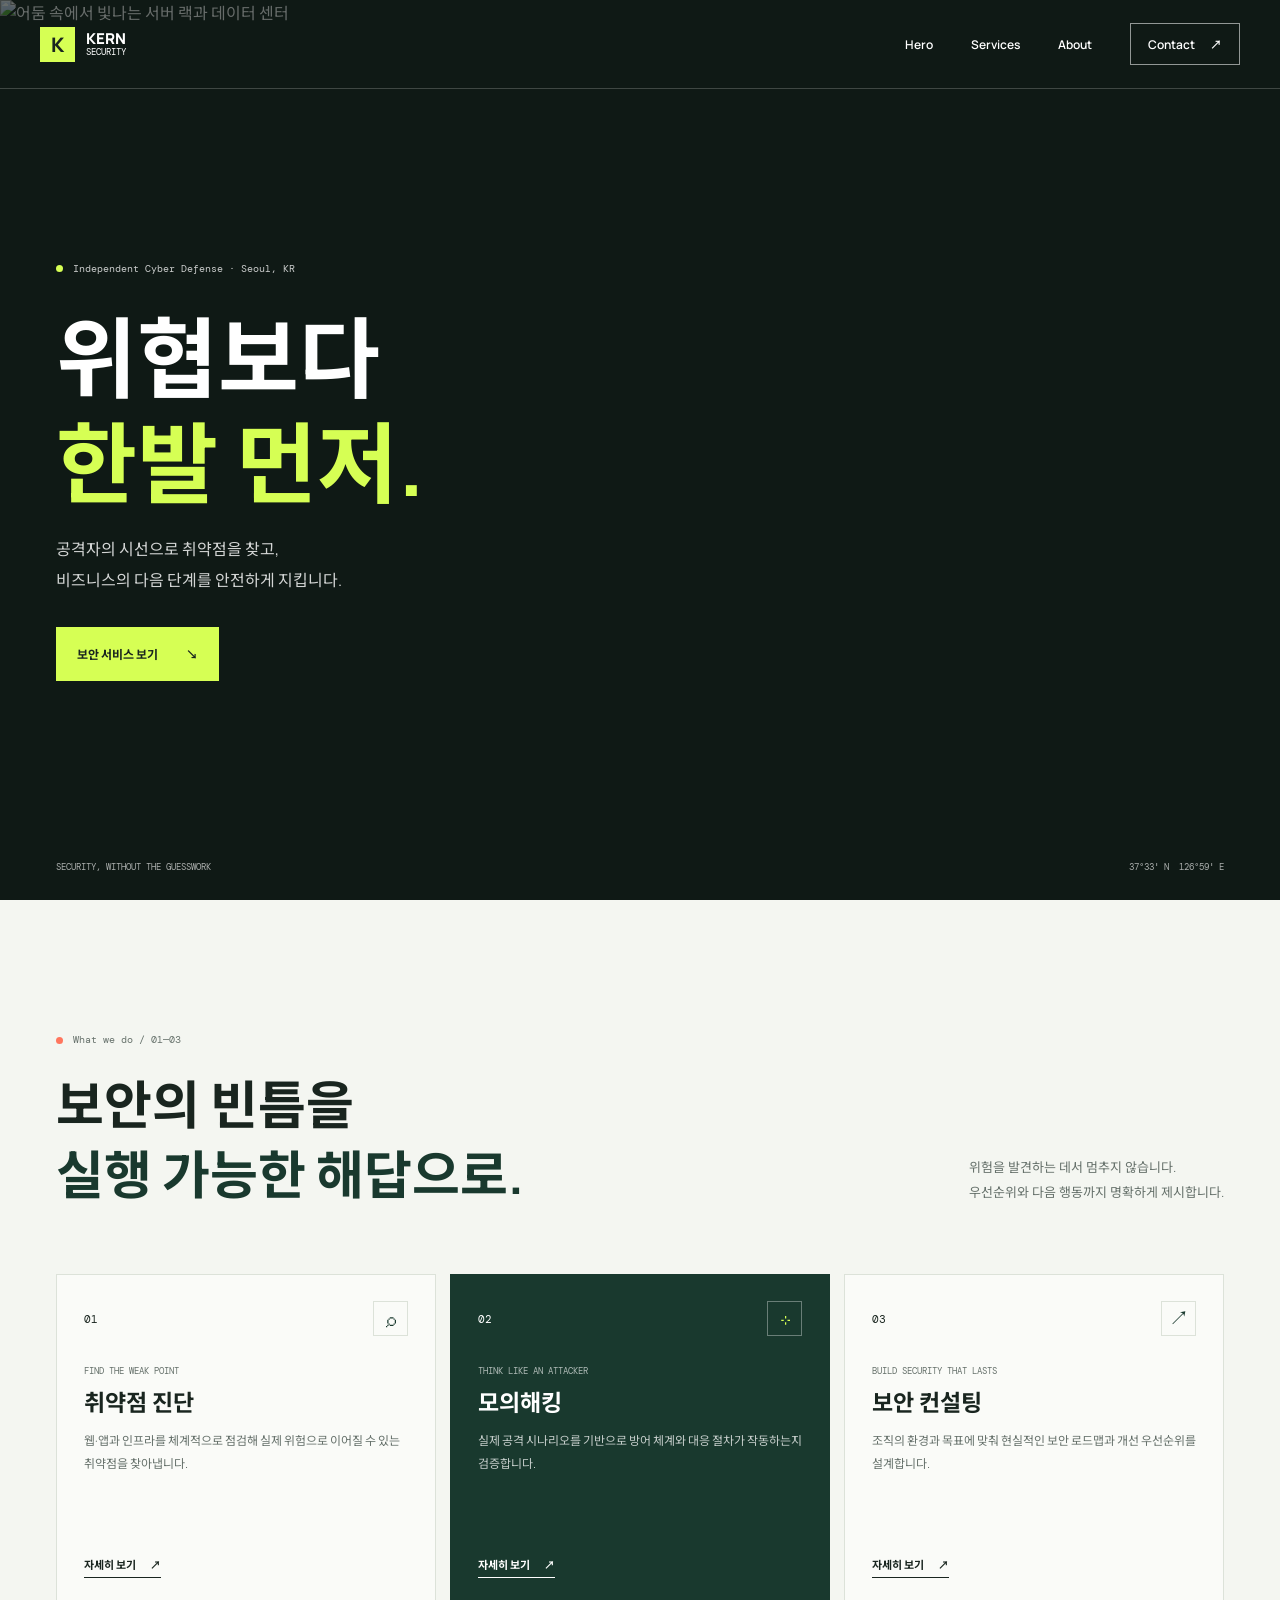
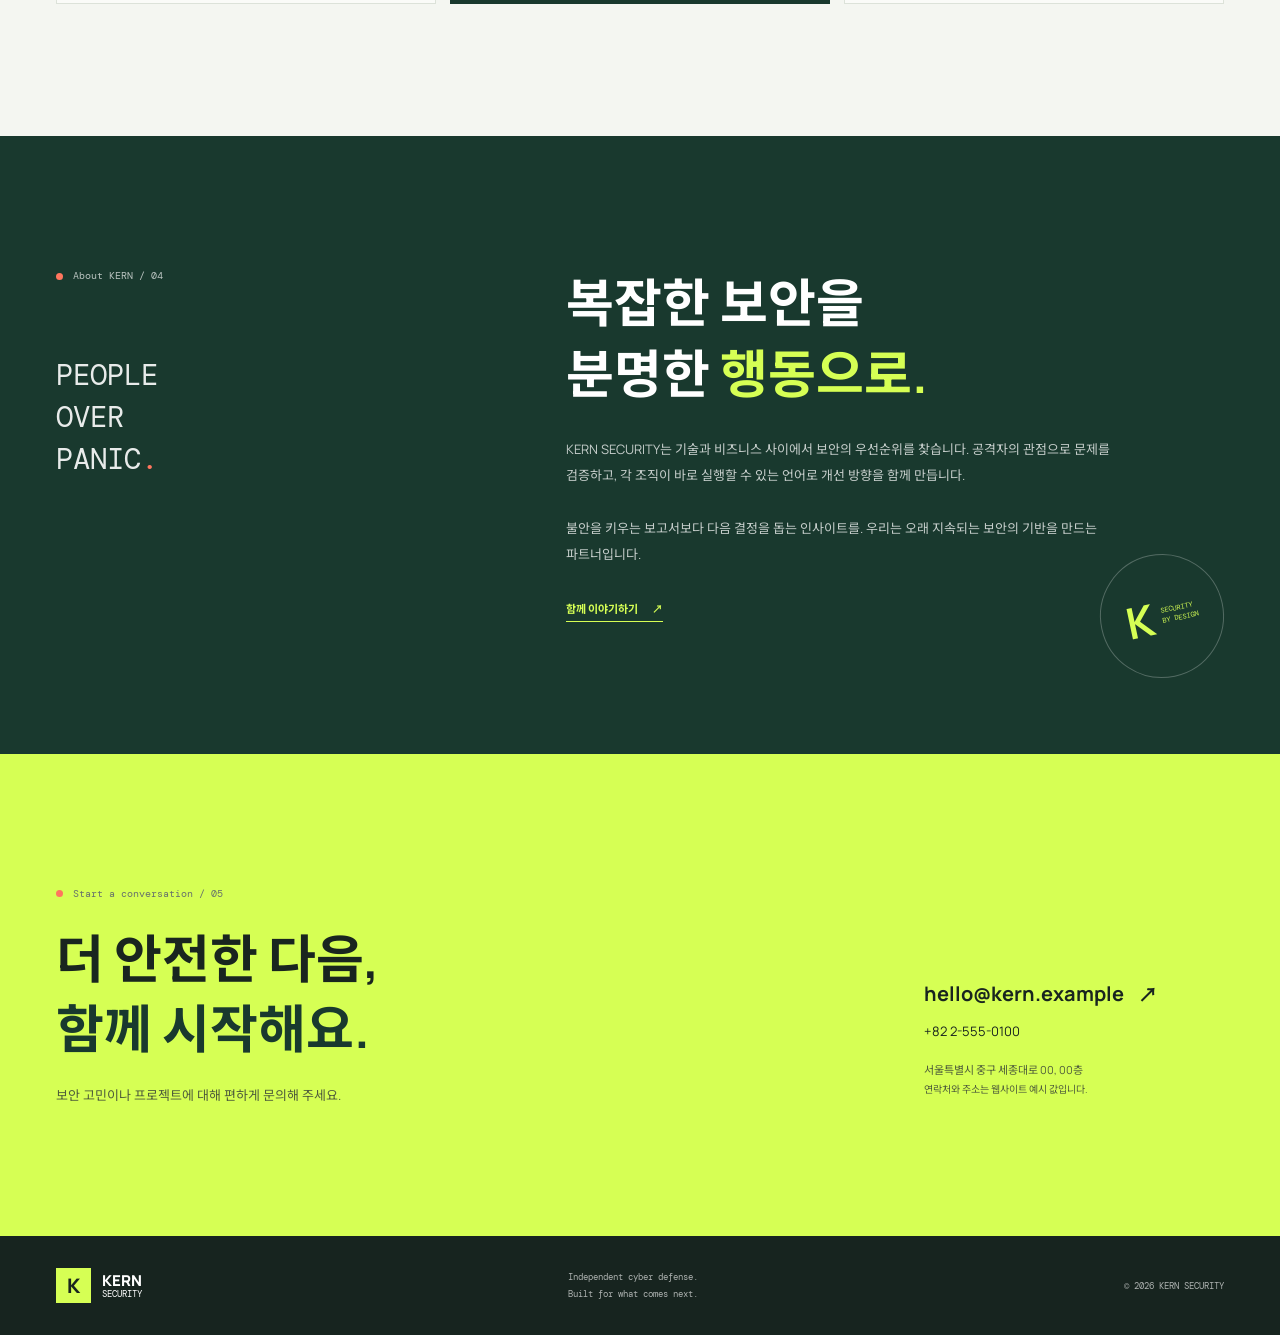
==== commit 42304b0c: "Merge 455a3c9494a66846c1102fcf5ce746d65a17b196 into f74f6cb51fae288a2ac3f4f372af135b23879fbc" ====
--- a/index.html
+++ b/index.html
@@ -1,84 +1,148 @@
-<!DOCTYPE html>
+<!doctype html>
 <html lang="ko">
-<head>
-    <meta charset="UTF-8">
-    <meta name="viewport" content="width=device-width, initial-scale=1.0">
-    <title>SecureGuard - 차세대 사이버 보안 솔루션</title>
+  <head>
+    <meta charset="utf-8">
+    <meta name="viewport" content="width=device-width, initial-scale=1">
+    <meta name="theme-color" content="#f4f6f1">
+    <meta name="description" content="KERN SECURITY는 취약점 진단, 모의해킹, 보안 컨설팅으로 조직의 디지털 자산을 보호합니다.">
+    <title>KERN SECURITY | 한발 앞선 디지털 방어</title>
+    <link rel="preconnect" href="https://fonts.googleapis.com">
+    <link rel="preconnect" href="https://fonts.gstatic.com" crossorigin>
+    <link href="https://fonts.googleapis.com/css2?family=DM+Mono:wght@400;500&family=Manrope:wght@400;500;600;700;800&family=Noto+Sans+KR:wght@400;500;600;700;800&display=swap" rel="stylesheet">
     <link rel="stylesheet" href="style.css">
-</head>
-<body>
-    <!-- Nav Section -->
-    <header class="header">
-        <div class="nav-container">
-            <a href="#hero" class="logo">SecureGuard</a>
-            <button class="hamburger" id="hamburger" aria-label="메뉴 열기">
-                <span></span>
-                <span></span>
-                <span></span>
+    <script src="script.js" defer></script>
+  </head>
+  <body>
+    <main>
+      <section class="hero" id="hero" aria-labelledby="hero-title">
+        <img
+          class="hero-image"
+          src="https://images.unsplash.com/photo-1558494949-ef010cbdcc31?auto=format&fit=crop&w=2200&q=85"
+          alt="어둠 속에서 빛나는 서버 랙과 데이터 센터"
+          fetchpriority="high"
+        >
+        <div class="hero-shade" aria-hidden="true"></div>
+
+        <header class="site-header">
+          <div class="header-inner">
+            <a class="brand" href="#hero" aria-label="KERN SECURITY 홈">
+              <span class="brand-mark" aria-hidden="true">K</span>
+              <span class="brand-name">KERN<span>SECURITY</span></span>
+            </a>
+
+            <button
+              class="menu-toggle"
+              type="button"
+              aria-controls="primary-navigation"
+              aria-expanded="false"
+              aria-label="메뉴 열기"
+              hidden
+            >
+              <span></span>
+              <span></span>
             </button>
-            <nav class="nav-menu" id="nav-menu">
-                <a href="#hero" class="nav-link">Hero</a>
-                <a href="#services" class="nav-link">Services</a>
-                <a href="#about" class="nav-link">About</a>
-                <a href="#contact" class="nav-link">Contact</a>
+
+            <nav class="site-nav" id="primary-navigation" aria-label="주요 메뉴">
+              <a href="#hero">Hero</a>
+              <a href="#services">Services</a>
+              <a href="#about">About</a>
+              <a class="nav-contact" href="#contact">Contact <span aria-hidden="true">↗</span></a>
             </nav>
+          </div>
+        </header>
+
+        <div class="hero-content page-width">
+          <p class="eyebrow hero-eyebrow"><span></span> Independent Cyber Defense · Seoul, KR</p>
+          <h1 id="hero-title">위협보다<br><em>한발 먼저.</em></h1>
+          <p class="hero-copy">공격자의 시선으로 취약점을 찾고,<br>비즈니스의 다음 단계를 안전하게 지킵니다.</p>
+          <a class="button button-lime" href="#services">보안 서비스 보기 <span aria-hidden="true">↘</span></a>
         </div>
-    </header>
 
-    <!-- Hero Section -->
-    <section id="hero" class="hero">
-        <div class="hero-content">
-            <h1>완벽한 보안으로 디지털 자산을 지킵니다</h1>
-            <p>최첨단 위협 탐지 및 모의해킹 기술로 기업의 비즈니스 연속성을 보장합니다.</p>
-            <a href="#services" class="cta-button">서비스 알아보기</a>
+        <div class="hero-foot page-width" aria-hidden="true">
+          <span>SECURITY, WITHOUT THE GUESSWORK</span>
+          <span>37°33' N&nbsp; 126°59' E</span>
         </div>
-    </section>
+      </section>
 
-    <!-- Services Section -->
-    <section id="services" class="services">
-        <div class="section-container">
-            <h2>Our Services</h2>
-            <div class="service-grid">
-                <div class="service-card">
-                    <h3>취약점 진단</h3>
-                    <p>시스템, 네트워크, 웹 애플리케이션의 숨겨진 보안 취약점을 사전에 완벽히 진단합니다.</p>
-                    <a href="#" class="detail-link">자세히 보기 &rarr;</a>
-                </div>
-                <div class="service-card">
-                    <h3>모의해킹</h3>
-                    <p>실제 해커의 공격 관점에서 시스템을 테스트하여 침해 사고 대응 능력을 검증합니다.</p>
-                    <a href="#" class="detail-link">자세히 보기 &rarr;</a>
-                </div>
-                <div class="service-card">
-                    <h3>보안 컨설팅</h3>
-                    <p>기업 환경에 최적화된 보안 아키텍처 수립 및 규제 준수(Compliance)를 지원합니다.</p>
-                    <a href="#" class="detail-link">자세히 보기 &rarr;</a>
-                </div>
+      <section class="services section-pad" id="services" aria-labelledby="services-title">
+        <div class="page-width">
+          <div class="section-heading services-heading">
+            <div>
+              <p class="eyebrow"><span></span> What we do / 01—03</p>
+              <h2 id="services-title">보안의 빈틈을<br><em>실행 가능한 해답으로.</em></h2>
             </div>
+            <p class="section-intro">위험을 발견하는 데서 멈추지 않습니다.<br>우선순위와 다음 행동까지 명확하게 제시합니다.</p>
+          </div>
+
+          <div class="service-grid">
+            <article class="service-card">
+              <div class="service-card-top"><span>01</span><span class="service-symbol" aria-hidden="true">⌕</span></div>
+              <p class="service-kicker">FIND THE WEAK POINT</p>
+              <h3>취약점 진단</h3>
+              <p class="service-description">웹·앱과 인프라를 체계적으로 점검해 실제 위험으로 이어질 수 있는 취약점을 찾아냅니다.</p>
+              <a class="text-link" href="#contact" aria-label="취약점 진단 자세히 보기 및 문의하기">자세히 보기 <span aria-hidden="true">↗</span></a>
+            </article>
+
+            <article class="service-card service-card-featured">
+              <div class="service-card-top"><span>02</span><span class="service-symbol" aria-hidden="true">⊹</span></div>
+              <p class="service-kicker">THINK LIKE AN ATTACKER</p>
+              <h3>모의해킹</h3>
+              <p class="service-description">실제 공격 시나리오를 기반으로 방어 체계와 대응 절차가 작동하는지 검증합니다.</p>
+              <a class="text-link" href="#contact" aria-label="모의해킹 자세히 보기 및 문의하기">자세히 보기 <span aria-hidden="true">↗</span></a>
+            </article>
+
+            <article class="service-card">
+              <div class="service-card-top"><span>03</span><span class="service-symbol" aria-hidden="true">↗</span></div>
+              <p class="service-kicker">BUILD SECURITY THAT LASTS</p>
+              <h3>보안 컨설팅</h3>
+              <p class="service-description">조직의 환경과 목표에 맞춰 현실적인 보안 로드맵과 개선 우선순위를 설계합니다.</p>
+              <a class="text-link" href="#contact" aria-label="보안 컨설팅 자세히 보기 및 문의하기">자세히 보기 <span aria-hidden="true">↗</span></a>
+            </article>
+          </div>
         </div>
-    </section>
+      </section>
 
-    <!-- About Section -->
-    <section id="about" class="about">
-        <div class="section-container">
-            <h2>About Us</h2>
-            <p class="about-text">
-                SecureGuard는 수년간 축적된 최고 수준의 화이트해커와 보안 전문가들로 구성된 사이버 보안 전문 기업입니다. 
-                급변하는 디지털 환경 속에서 고객의 안전한 비즈니스 성장을 위한 든든한 방패가 되어 드립니다.
-            </p>
+      <section class="about section-pad" id="about" aria-labelledby="about-title">
+        <div class="page-width about-layout">
+          <div class="about-label">
+            <p class="eyebrow"><span></span> About KERN / 04</p>
+            <p class="about-index">PEOPLE<br>OVER<br>PANIC<span>.</span></p>
+          </div>
+          <div class="about-copy">
+            <h2 id="about-title">복잡한 보안을<br>분명한 <em>행동으로.</em></h2>
+            <p>KERN SECURITY는 기술과 비즈니스 사이에서 보안의 우선순위를 찾습니다. 공격자의 관점으로 문제를 검증하고, 각 조직이 바로 실행할 수 있는 언어로 개선 방향을 함께 만듭니다.</p>
+            <p>불안을 키우는 보고서보다 다음 결정을 돕는 인사이트를. 우리는 오래 지속되는 보안의 기반을 만드는 파트너입니다.</p>
+            <a class="text-link text-link-light" href="#contact">함께 이야기하기 <span aria-hidden="true">↗</span></a>
+          </div>
+          <div class="about-stamp" aria-hidden="true"><span>K</span><small>SECURITY<br>BY DESIGN</small></div>
         </div>
-    </section>
+      </section>
 
-    <!-- Contact & Footer Section -->
-    <footer id="contact" class="contact">
-        <div class="section-container">
-            <h2>Contact Us</h2>
-            <p>이메일: contact@secureguard.co.kr | 전화번호: 02-1234-5678</p>
-            <p>주소: 서울특별시 강남구 테헤란로 123, 시큐어빌딩 5층</p>
-            <p class="copyright">&copy; 2026 SecureGuard. All rights reserved.</p>
+      <section class="contact section-pad" id="contact" aria-labelledby="contact-title">
+        <div class="page-width contact-layout">
+          <div>
+            <p class="eyebrow"><span></span> Start a conversation / 05</p>
+            <h2 id="contact-title">더 안전한 다음,<br><em>함께 시작해요.</em></h2>
+            <p class="contact-note">보안 고민이나 프로젝트에 대해 편하게 문의해 주세요.</p>
+          </div>
+          <div class="contact-details">
+            <a class="contact-email" href="mailto:hello@kern.example">hello@kern.example <span aria-hidden="true">↗</span></a>
+            <a href="tel:+8225550100">+82 2-555-0100</a>
+            <p>서울특별시 중구 세종대로 00, 00층<br><small>연락처와 주소는 웹사이트 예시 값입니다.</small></p>
+          </div>
         </div>
+      </section>
+    </main>
+
+    <footer class="site-footer">
+      <div class="page-width footer-inner">
+        <a class="brand footer-brand" href="#hero" aria-label="KERN SECURITY 맨 위로">
+          <span class="brand-mark" aria-hidden="true">K</span>
+          <span class="brand-name">KERN<span>SECURITY</span></span>
+        </a>
+        <p>Independent cyber defense.<br>Built for what comes next.</p>
+        <span class="copyright">© 2026 KERN SECURITY</span>
+      </div>
     </footer>
-
-    <script src="script.js"></script>
-</body>
-</html>
+  </body>
+</html>
--- a/style.css
+++ b/style.css
@@ -1,241 +1,847 @@
+:root {
+  color-scheme: light;
+  --ink: #19251f;
+  --muted: #66716b;
+  --paper: #f4f6f1;
+  --white: #fff;
+  --green: #19392e;
+  --lime: #d6ff54;
+  --coral: #ff765e;
+  --line: #dce2d9;
+  --font-body: "Manrope", "Noto Sans KR", sans-serif;
+  --font-mono: "DM Mono", monospace;
+}
+
 * {
-    margin: 0;
-    padding: 0;
-    box-sizing: border-box;
+  box-sizing: border-box;
 }
 
 html {
-    scroll-behavior: smooth;
-    font-family: 'Segoe UI', AppleSDGothicNeo, sans-serif;
-    color: #333;
-    background-color: #f9fbff;
-}
-
-/* Header & Nav */
-.header {
-    position: fixed;
-    top: 0;
-    left: 0;
-    width: 100%;
-    background: #0d1b2a;
-    color: #fff;
-    box-shadow: 0 2px 5px rgba(0,0,0,0.2);
-    z-index: 1000;
-}
-
-.nav-container {
-    max-width: 1200px;
-    margin: 0 auto;
+  scroll-behavior: smooth;
+  scroll-padding-top: 24px;
+}
+
+body {
+  margin: 0;
+  background: var(--paper);
+  color: var(--ink);
+  font-family: var(--font-body);
+  -webkit-font-smoothing: antialiased;
+}
+
+a {
+  color: inherit;
+  text-decoration: none;
+}
+
+a:focus-visible,
+button:focus-visible {
+  outline: 3px solid var(--coral);
+  outline-offset: 5px;
+}
+
+.page-width {
+  width: min(1240px, calc(100% - 112px));
+  margin-inline: auto;
+}
+
+.section-pad {
+  padding-block: 132px;
+}
+
+.hero {
+  position: relative;
+  display: flex;
+  min-height: 760px;
+  height: min(920px, 100svh);
+  flex-direction: column;
+  justify-content: center;
+  overflow: hidden;
+  background: #17241f;
+  color: var(--white);
+}
+
+.hero-image,
+.hero-shade {
+  position: absolute;
+  inset: 0;
+  width: 100%;
+  height: 100%;
+}
+
+.hero-image {
+  object-fit: cover;
+  object-position: center 55%;
+  animation: image-arrive 1.1s ease-out both;
+}
+
+.hero-shade {
+  background: rgba(10, 19, 15, 0.62);
+}
+
+.site-header {
+  position: absolute;
+  z-index: 2;
+  top: 0;
+  left: 0;
+  width: 100%;
+  border-bottom: 1px solid rgba(255, 255, 255, 0.2);
+}
+
+.header-inner {
+  display: flex;
+  width: min(1360px, calc(100% - 80px));
+  height: 88px;
+  align-items: center;
+  justify-content: space-between;
+  margin-inline: auto;
+}
+
+.brand {
+  display: inline-flex;
+  align-items: center;
+  gap: 11px;
+}
+
+.brand-mark {
+  display: grid;
+  width: 35px;
+  aspect-ratio: 1;
+  place-items: center;
+  background: var(--lime);
+  color: var(--ink);
+  font-size: 20px;
+  font-weight: 800;
+}
+
+.brand-name {
+  display: flex;
+  flex-direction: column;
+  gap: 2px;
+  font-size: 15px;
+  font-weight: 800;
+  letter-spacing: 0;
+  line-height: 1;
+}
+
+.brand-name span {
+  font-family: var(--font-mono);
+  font-size: 9px;
+  font-weight: 400;
+  letter-spacing: 0;
+}
+
+.site-nav {
+  display: flex;
+  align-items: center;
+  gap: 38px;
+  font-size: 12px;
+  font-weight: 600;
+}
+
+.site-nav a {
+  transition: color 160ms ease;
+}
+
+.site-nav a:hover {
+  color: var(--lime);
+}
+
+.site-nav .nav-contact {
+  display: inline-flex;
+  min-height: 42px;
+  align-items: center;
+  gap: 15px;
+  padding-inline: 17px;
+  border: 1px solid rgba(255, 255, 255, 0.55);
+}
+
+.menu-toggle {
+  display: none;
+}
+
+.menu-toggle[hidden] {
+  display: none;
+}
+
+.hero-content {
+  position: relative;
+  z-index: 1;
+  padding-top: 42px;
+  animation: rise-in 700ms 100ms ease-out both;
+}
+
+.eyebrow {
+  display: flex;
+  align-items: center;
+  gap: 10px;
+  margin: 0;
+  color: var(--muted);
+  font-family: var(--font-mono);
+  font-size: 10px;
+  line-height: 1.6;
+}
+
+.eyebrow > span {
+  display: inline-block;
+  width: 7px;
+  height: 7px;
+  flex: 0 0 auto;
+  border-radius: 50%;
+  background: var(--coral);
+}
+
+.hero-eyebrow {
+  color: rgba(255, 255, 255, 0.78);
+}
+
+.hero-eyebrow > span {
+  background: var(--lime);
+}
+
+.hero h1 {
+  margin: 28px 0 20px;
+  font-size: 88px;
+  font-weight: 700;
+  letter-spacing: 0;
+  line-height: 1.19;
+}
+
+.hero h1 em,
+.section-heading h2 em,
+.about-copy h2 em,
+.contact h2 em {
+  color: var(--lime);
+  font-style: normal;
+}
+
+.hero-copy {
+  margin: 0 0 32px;
+  color: rgba(255, 255, 255, 0.82);
+  font-size: 16px;
+  line-height: 1.9;
+}
+
+.button {
+  display: inline-flex;
+  min-height: 54px;
+  align-items: center;
+  justify-content: center;
+  gap: 28px;
+  padding: 0 21px;
+  font-size: 12px;
+  font-weight: 700;
+  transition: transform 180ms ease, background-color 180ms ease;
+}
+
+.button:hover {
+  transform: translateY(-3px);
+}
+
+.button-lime {
+  background: var(--lime);
+  color: var(--ink);
+}
+
+.button-lime:hover {
+  background: #e2ff83;
+}
+
+.hero-foot {
+  position: absolute;
+  right: 0;
+  bottom: 27px;
+  left: 0;
+  z-index: 1;
+  display: flex;
+  justify-content: space-between;
+  color: rgba(255, 255, 255, 0.65);
+  font-family: var(--font-mono);
+  font-size: 9px;
+}
+
+.services {
+  background: var(--paper);
+}
+
+.section-heading {
+  display: flex;
+  align-items: flex-end;
+  justify-content: space-between;
+  gap: 48px;
+}
+
+.section-heading h2,
+.about-copy h2,
+.contact h2 {
+  margin: 22px 0 0;
+  font-size: 52px;
+  font-weight: 700;
+  letter-spacing: 0;
+  line-height: 1.35;
+}
+
+.section-heading h2 em {
+  color: var(--green);
+}
+
+.section-intro {
+  margin: 0 0 6px;
+  color: var(--muted);
+  font-size: 13px;
+  line-height: 1.9;
+}
+
+.service-grid {
+  display: grid;
+  grid-template-columns: repeat(3, minmax(0, 1fr));
+  gap: 14px;
+  margin-top: 64px;
+}
+
+.service-card {
+  display: flex;
+  min-height: 330px;
+  flex-direction: column;
+  align-items: flex-start;
+  padding: 26px 27px 25px;
+  border: 1px solid var(--line);
+  background: rgba(255, 255, 255, 0.55);
+  transition: border-color 180ms ease, transform 180ms ease, background-color 180ms ease;
+}
+
+.service-card:hover {
+  transform: translateY(-5px);
+  border-color: var(--green);
+  background: var(--white);
+}
+
+.service-card-featured {
+  border-color: var(--green);
+  background: var(--green);
+  color: var(--white);
+}
+
+.service-card-featured:hover {
+  background: #214a3c;
+}
+
+.service-card-top {
+  display: flex;
+  width: 100%;
+  align-items: center;
+  justify-content: space-between;
+  font-family: var(--font-mono);
+  font-size: 11px;
+}
+
+.service-symbol {
+  display: grid;
+  width: 35px;
+  aspect-ratio: 1;
+  place-items: center;
+  border: 1px solid var(--line);
+  color: var(--green);
+  font-size: 20px;
+}
+
+.service-card-featured .service-symbol {
+  border-color: rgba(255, 255, 255, 0.35);
+  color: var(--lime);
+}
+
+.service-kicker {
+  margin: 29px 0 7px;
+  color: var(--muted);
+  font-family: var(--font-mono);
+  font-size: 9px;
+}
+
+.service-card-featured .service-kicker {
+  color: rgba(255, 255, 255, 0.65);
+}
+
+.service-card h3 {
+  margin: 0;
+  font-size: 23px;
+  font-weight: 700;
+}
+
+.service-description {
+  margin: 12px 0 24px;
+  color: var(--muted);
+  font-size: 12px;
+  line-height: 1.85;
+  word-break: keep-all;
+}
+
+.service-card-featured .service-description {
+  color: rgba(255, 255, 255, 0.75);
+}
+
+.text-link {
+  display: inline-flex;
+  align-items: center;
+  gap: 14px;
+  margin-top: auto;
+  padding-bottom: 5px;
+  border-bottom: 1px solid currentColor;
+  font-size: 11px;
+  font-weight: 700;
+  transition: gap 160ms ease, color 160ms ease;
+}
+
+.text-link:hover {
+  gap: 20px;
+  color: #537323;
+}
+
+.service-card-featured .text-link:hover {
+  color: var(--lime);
+}
+
+.about {
+  position: relative;
+  overflow: hidden;
+  background: var(--green);
+  color: var(--white);
+}
+
+.about-layout {
+  position: relative;
+  display: grid;
+  grid-template-columns: 0.8fr 1.2fr;
+  gap: 72px;
+}
+
+.about-label .eyebrow {
+  color: rgba(255, 255, 255, 0.7);
+}
+
+.about-index {
+  margin: 70px 0 0;
+  color: rgba(255, 255, 255, 0.9);
+  font-family: var(--font-mono);
+  font-size: 29px;
+  line-height: 1.45;
+}
+
+.about-index span {
+  color: var(--coral);
+}
+
+.about-copy {
+  max-width: 620px;
+}
+
+.about-copy h2 {
+  margin-top: 0;
+}
+
+.about-copy h2 em {
+  color: var(--lime);
+}
+
+.about-copy > p {
+  max-width: 560px;
+  margin: 27px 0 0;
+  color: rgba(255, 255, 255, 0.75);
+  font-size: 13px;
+  line-height: 2;
+  word-break: keep-all;
+}
+
+.text-link-light {
+  margin-top: 33px;
+  color: var(--lime);
+}
+
+.text-link-light:hover {
+  color: var(--white);
+}
+
+.about-stamp {
+  position: absolute;
+  right: 0;
+  bottom: -56px;
+  display: flex;
+  width: 124px;
+  height: 124px;
+  align-items: center;
+  justify-content: center;
+  gap: 8px;
+  border: 1px solid rgba(255, 255, 255, 0.25);
+  border-radius: 50%;
+  color: var(--lime);
+  transform: rotate(-12deg);
+}
+
+.about-stamp > span {
+  font-size: 43px;
+  font-weight: 700;
+}
+
+.about-stamp small {
+  font-family: var(--font-mono);
+  font-size: 7px;
+  line-height: 1.5;
+}
+
+.contact {
+  background: var(--lime);
+}
+
+.contact .eyebrow > span {
+  background: var(--coral);
+}
+
+.contact h2 em {
+  color: var(--green);
+}
+
+.contact-note {
+  margin: 21px 0 0;
+  color: #4f5d3b;
+  font-size: 13px;
+}
+
+.contact-layout {
+  display: flex;
+  align-items: flex-end;
+  justify-content: space-between;
+  gap: 56px;
+}
+
+.contact-details {
+  display: flex;
+  min-width: 300px;
+  flex-direction: column;
+  align-items: flex-start;
+  gap: 14px;
+  padding-bottom: 5px;
+  font-size: 13px;
+}
+
+.contact-details .contact-email {
+  display: inline-flex;
+  align-items: center;
+  gap: 14px;
+  font-size: 20px;
+  font-weight: 700;
+}
+
+.contact-details > p {
+  margin: 6px 0 0;
+  color: #4f5d3b;
+  font-size: 11px;
+  line-height: 1.8;
+}
+
+.contact-details small {
+  font-size: 10px;
+}
+
+.site-footer {
+  padding-block: 32px;
+  background: #17241f;
+  color: var(--white);
+}
+
+.footer-inner {
+  display: flex;
+  align-items: center;
+  justify-content: space-between;
+  gap: 30px;
+}
+
+.footer-inner > p {
+  margin: 0;
+  color: rgba(255, 255, 255, 0.65);
+  font-family: var(--font-mono);
+  font-size: 9px;
+  line-height: 1.8;
+}
+
+.copyright {
+  color: rgba(255, 255, 255, 0.65);
+  font-family: var(--font-mono);
+  font-size: 9px;
+}
+
+@keyframes rise-in {
+  from {
+    opacity: 0;
+    transform: translateY(16px);
+  }
+
+  to {
+    opacity: 1;
+    transform: translateY(0);
+  }
+}
+
+@keyframes image-arrive {
+  from {
+    opacity: 0.65;
+    transform: scale(1.025);
+  }
+
+  to {
+    opacity: 1;
+    transform: scale(1);
+  }
+}
+
+@media (max-width: 900px) {
+  .page-width {
+    width: min(100% - 64px, 720px);
+  }
+
+  .hero {
+    min-height: 700px;
+  }
+
+  .section-pad {
+    padding-block: 100px;
+  }
+
+  .service-grid {
+    grid-template-columns: 1fr;
+    gap: 10px;
+    margin-top: 44px;
+  }
+
+  .service-card {
+    min-height: 280px;
+  }
+
+  .about-layout {
+    grid-template-columns: 0.65fr 1.35fr;
+    gap: 38px;
+  }
+
+  .about-stamp {
+    right: 0;
+    bottom: -70px;
+    width: 96px;
+    height: 96px;
+  }
+}
+
+@media (max-width: 760px) {
+  html {
+    scroll-padding-top: 16px;
+  }
+
+  .page-width {
+    width: calc(100% - 40px);
+  }
+
+  .hero {
+    min-height: 680px;
+    height: 92svh;
+    max-height: 820px;
+  }
+
+  .hero-image {
+    object-position: 58% center;
+  }
+
+  .header-inner {
+    width: calc(100% - 40px);
+    height: 72px;
+  }
+
+  .menu-toggle {
     display: flex;
-    justify-content: space-between;
-    align-items: center;
-    padding: 1rem 2rem;
-}
-
-.logo {
-    font-size: 1.5rem;
-    font-weight: bold;
-    color: #00b4d8;
-    text-decoration: none;
-}
-
-.nav-menu {
-    display: flex;
-    gap: 2rem;
-}
-
-.nav-link {
-    color: #e0e1dd;
-    text-decoration: none;
-    transition: color 0.3s;
-}
-
-.nav-link:hover {
-    color: #00b4d8;
-}
-
-.hamburger {
-    display: none;
+    width: 44px;
+    height: 44px;
     flex-direction: column;
-    gap: 5px;
-    background: none;
-    border: none;
-    cursor: pointer;
-}
-
-.hamburger span {
-    display: block;
-    width: 25px;
-    height: 3px;
-    background: #fff;
-    transition: 0.3s;
-}
-
-/* Hero Section - 로컬 파일 image.png 배경 지정 */
-.hero {
-    height: 100vh;
-    /* 같은 폴더 안의 image.png를 불러오고, 어두운 그라데이션 레이어로 글자 가독성을 높입니다 */
-    background: linear-gradient(135deg, rgba(13, 27, 42, 0.8), rgba(27, 38, 59, 0.8)), 
-                url('image.png');
-    background-size: cover;
-    background-position: center;
-    background-repeat: no-repeat;
-    background-attachment: fixed;
-    color: #fff;
-    display: flex;
     align-items: center;
     justify-content: center;
-    text-align: center;
-    padding: 0 1rem;
-}
-
-.hero-content h1 {
-    font-size: 2.8rem;
-    margin-bottom: 1rem;
-    color: #fff;
-    text-shadow: 0 2px 8px rgba(0,0,0,0.6);
-}
-
-.hero-content p {
-    font-size: 1.2rem;
-    margin-bottom: 2rem;
-    color: #e0e1dd;
-    text-shadow: 0 1px 4px rgba(0,0,0,0.6);
-}
-
-.cta-button {
-    display: inline-block;
-    padding: 0.8rem 2rem;
-    background: #00b4d8;
-    color: #fff;
-    border-radius: 4px;
-    text-decoration: none;
-    font-weight: bold;
-    transition: background 0.3s, transform 0.2s;
-}
-
-.cta-button:hover {
-    background: #0096c7;
-    transform: translateY(-2px);
-}
-
-/* Common Section */
-.section-container {
-    max-width: 1200px;
-    margin: 0 auto;
-    padding: 6rem 2rem;
-    text-align: center;
-}
-
-.section-container h2 {
-    font-size: 2.2rem;
-    margin-bottom: 3rem;
-    color: #0d1b2a;
-}
-
-/* Services Section */
-.services {
-    background: #fff;
-}
-
-.service-grid {
-    display: grid;
-    grid-template-columns: repeat(auto-fit, minmax(300px, 1fr));
-    gap: 2rem;
-}
-
-.service-card {
-    background: #f8f9fa;
-    padding: 2.5rem 2rem;
-    border-radius: 8px;
-    border: 1px solid #e9ecef;
-    text-align: left;
-    transition: transform 0.3s ease, box-shadow 0.3s ease;
-}
-
-.service-card:hover {
-    transform: translateY(-8px);
-    box-shadow: 0 10px 20px rgba(0, 180, 216, 0.15);
-}
-
-.service-card h3 {
-    margin-bottom: 1rem;
-    color: #0d1b2a;
-}
-
-.service-card p {
-    color: #6c757d;
-    margin-bottom: 1.5rem;
-    line-height: 1.6;
-}
-
-.detail-link {
-    color: #00b4d8;
-    text-decoration: none;
-    font-weight: 600;
-}
-
-.detail-link:hover {
-    text-decoration: underline;
-}
-
-/* About Section */
-.about {
-    background: #f1f5f9;
-}
-
-.about-text {
-    max-width: 800px;
-    margin: 0 auto;
-    font-size: 1.15rem;
-    line-height: 1.8;
-    color: #475569;
-}
-
-/* Contact & Footer */
-.contact {
-    background: #0d1b2a;
-    color: #adb5bd;
-}
-
-.contact h2 {
-    color: #fff;
-}
-
-.contact p {
-    margin: 0.5rem 0;
-}
-
-.copyright {
-    margin-top: 3rem;
-    font-size: 0.9rem;
-    color: #6c757d;
-}
-
-/* Mobile Responsive */
-@media (max-width: 768px) {
-    .nav-menu {
-        display: none;
-        flex-direction: column;
-        position: absolute;
-        top: 100%;
-        left: 0;
-        width: 100%;
-        background: #0d1b2a;
-        padding: 1.5rem 2rem;
-        gap: 1.2rem;
-        box-shadow: 0 4px 6px rgba(0,0,0,0.2);
-    }
-
-    .nav-menu.active {
-        display: flex;
-    }
-
-    .hamburger {
-        display: flex;
-    }
-
-    .hero-content h1 {
-        font-size: 2rem;
-    }
-}
+    gap: 6px;
+    border: 1px solid rgba(255, 255, 255, 0.5);
+    background: transparent;
+    color: var(--white);
+    cursor: pointer;
+  }
+
+  .menu-toggle span {
+    width: 17px;
+    height: 1px;
+    background: currentColor;
+    transition: transform 160ms ease;
+  }
+
+  .menu-open .menu-toggle span:first-child {
+    transform: translateY(3.5px) rotate(45deg);
+  }
+
+  .menu-open .menu-toggle span:last-child {
+    transform: translateY(-3.5px) rotate(-45deg);
+  }
+
+  .site-nav {
+    position: absolute;
+    top: 72px;
+    right: 0;
+    left: 0;
+    display: flex;
+    flex-direction: column;
+    align-items: stretch;
+    gap: 0;
+    padding: 8px 20px 18px;
+    background: #17241f;
+  }
+
+  .js-ready .site-nav {
+    display: none;
+  }
+
+  .js-ready .menu-open .site-nav {
+    display: flex;
+  }
+
+  .site-nav > a {
+    padding: 15px 0;
+    border-bottom: 1px solid rgba(255, 255, 255, 0.15);
+  }
+
+  .site-nav .nav-contact {
+    min-height: auto;
+    justify-content: space-between;
+    padding: 15px 0;
+    border: 0;
+  }
+
+  .hero-content {
+    padding-top: 42px;
+  }
+
+  .hero h1 {
+    margin-top: 23px;
+    font-size: 58px;
+    line-height: 1.25;
+  }
+
+  .hero-copy {
+    font-size: 14px;
+  }
+
+  .hero-foot {
+    bottom: 20px;
+    font-size: 7px;
+  }
+
+  .section-pad {
+    padding-block: 82px;
+  }
+
+  .section-heading {
+    align-items: flex-start;
+    flex-direction: column;
+    gap: 20px;
+  }
+
+  .section-heading h2,
+  .about-copy h2,
+  .contact h2 {
+    font-size: 38px;
+    line-height: 1.4;
+  }
+
+  .section-intro {
+    font-size: 12px;
+  }
+
+  .service-card {
+    min-height: 290px;
+    padding: 23px 21px;
+  }
+
+  .about-layout {
+    grid-template-columns: 1fr;
+    gap: 45px;
+  }
+
+  .about-index {
+    margin-top: 25px;
+    font-size: 20px;
+  }
+
+  .about-copy > p {
+    font-size: 12px;
+  }
+
+  .about-stamp {
+    top: 0;
+    right: 0;
+    bottom: auto;
+    width: 83px;
+    height: 83px;
+  }
+
+  .about-stamp > span {
+    font-size: 30px;
+  }
+
+  .about-stamp small {
+    font-size: 6px;
+  }
+
+  .contact-layout {
+    align-items: flex-start;
+    flex-direction: column;
+    gap: 44px;
+  }
+
+  .contact-details {
+    min-width: 0;
+  }
+
+  .contact-details .contact-email {
+    font-size: 18px;
+  }
+
+  .footer-inner {
+    align-items: flex-start;
+    flex-wrap: wrap;
+    row-gap: 22px;
+  }
+
+  .footer-inner > p {
+    order: 3;
+    width: 100%;
+  }
+}
+
+@media (max-width: 380px) {
+  .hero h1 {
+    font-size: 48px;
+  }
+
+  .hero-eyebrow {
+    font-size: 8px;
+  }
+
+  .hero-foot span:last-child {
+    display: none;
+  }
+
+  .section-heading h2,
+  .about-copy h2,
+  .contact h2 {
+    font-size: 34px;
+  }
+}
+
+@media (prefers-reduced-motion: reduce) {
+  *,
+  *::before,
+  *::after {
+    scroll-behavior: auto !important;
+    animation-duration: 0.01ms !important;
+    animation-iteration-count: 1 !important;
+    transition-duration: 0.01ms !important;
+  }
+}
